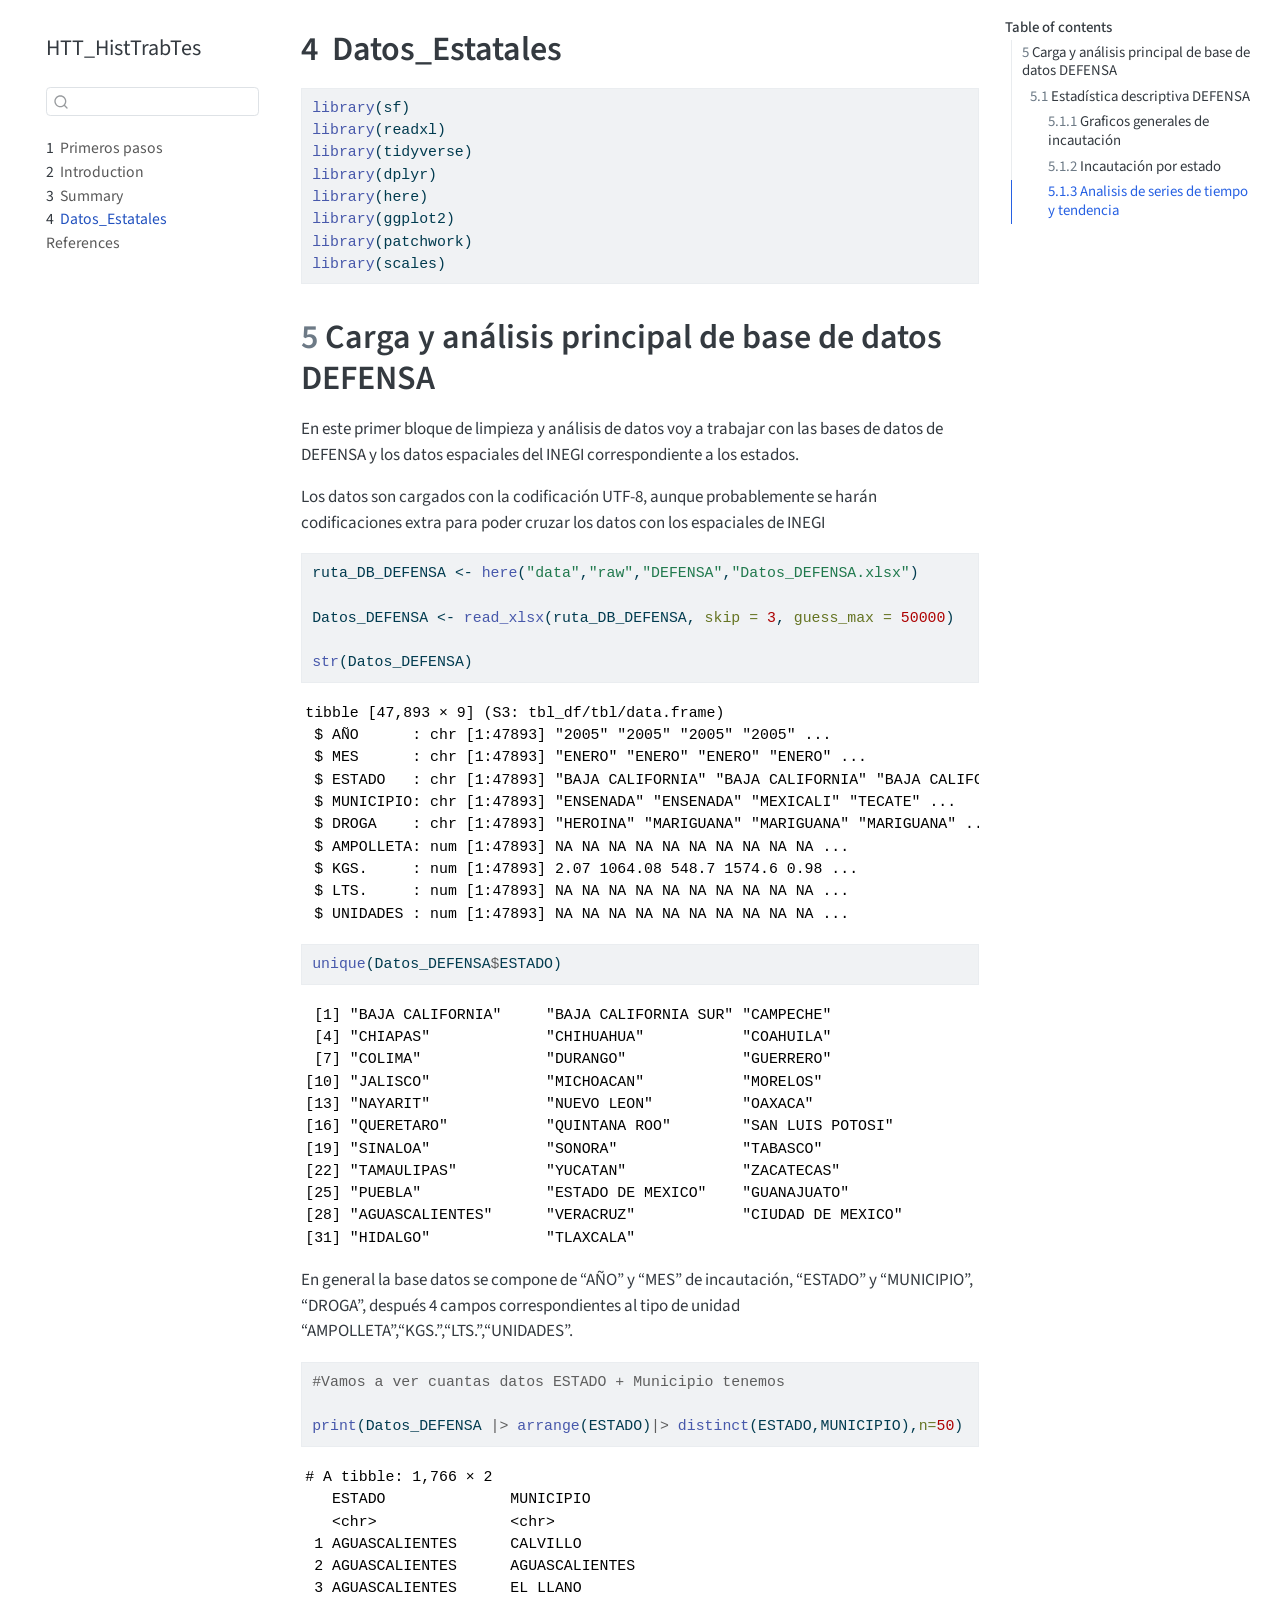
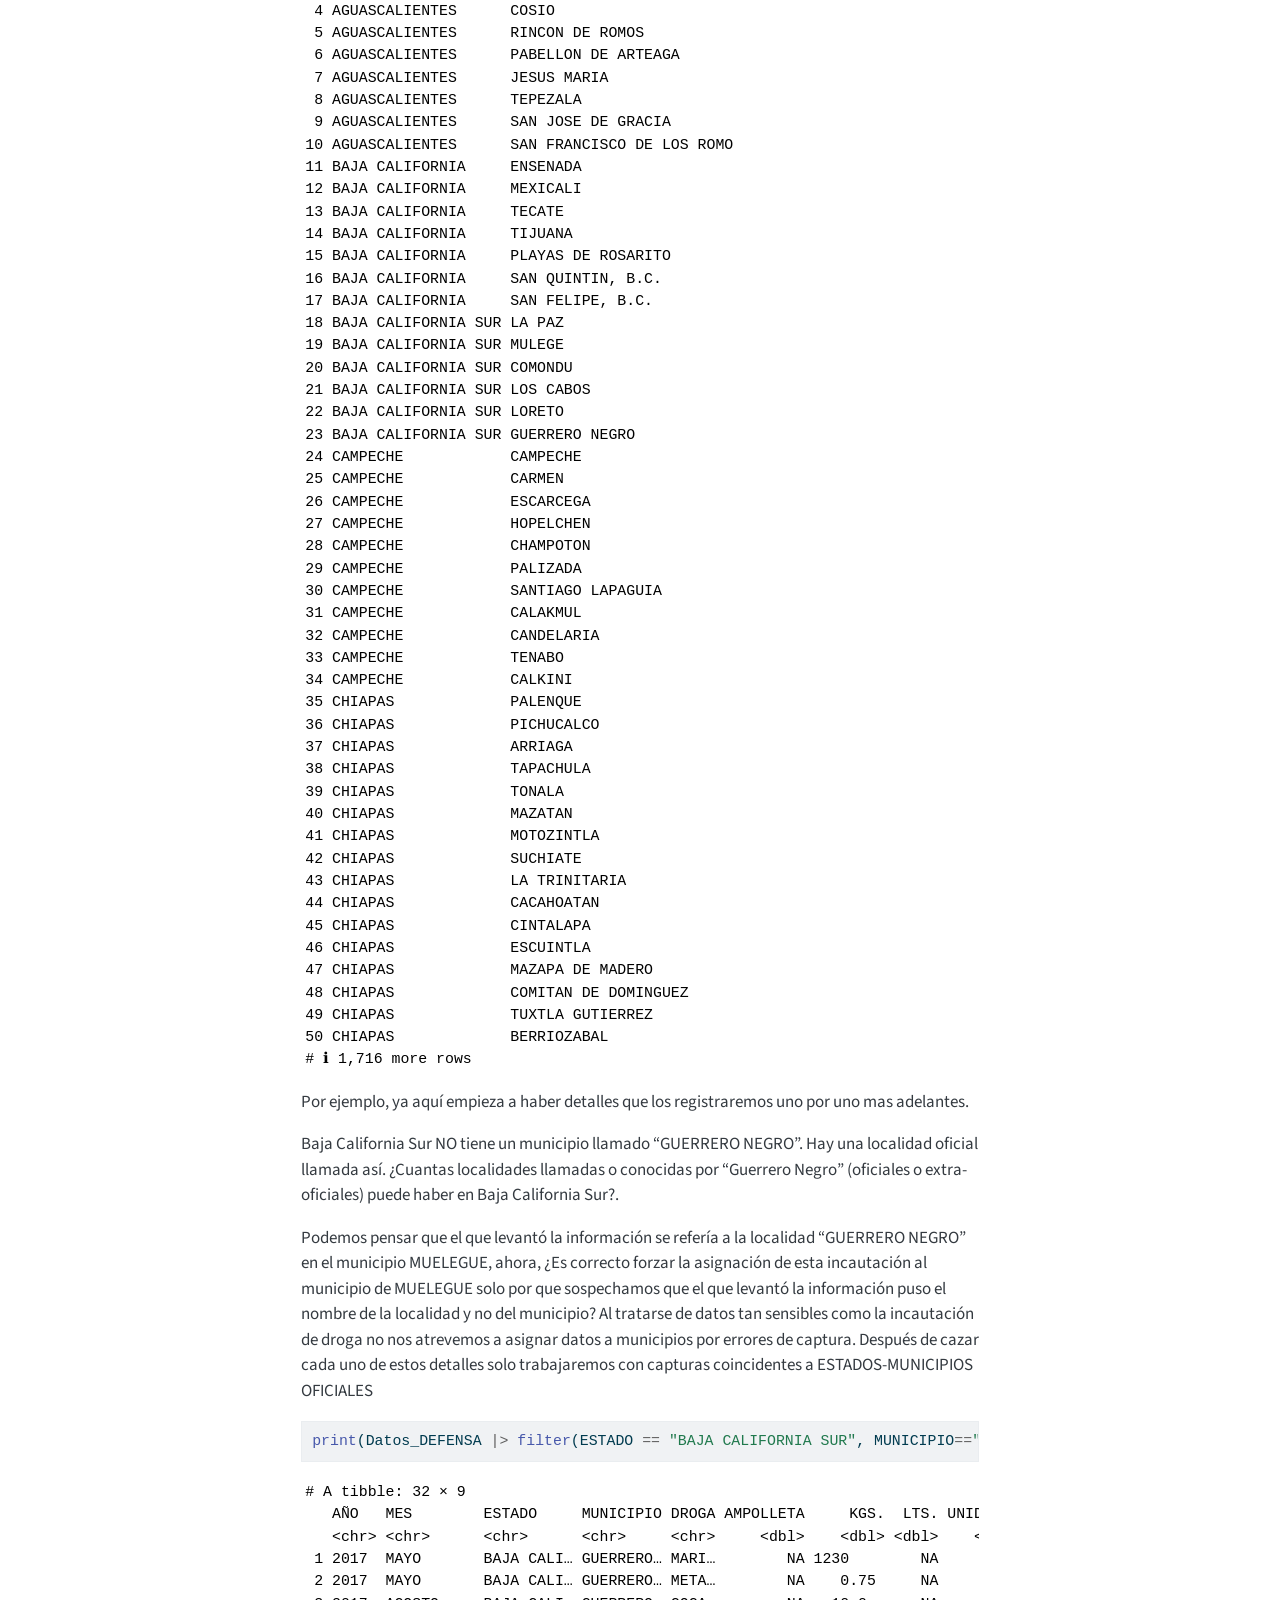
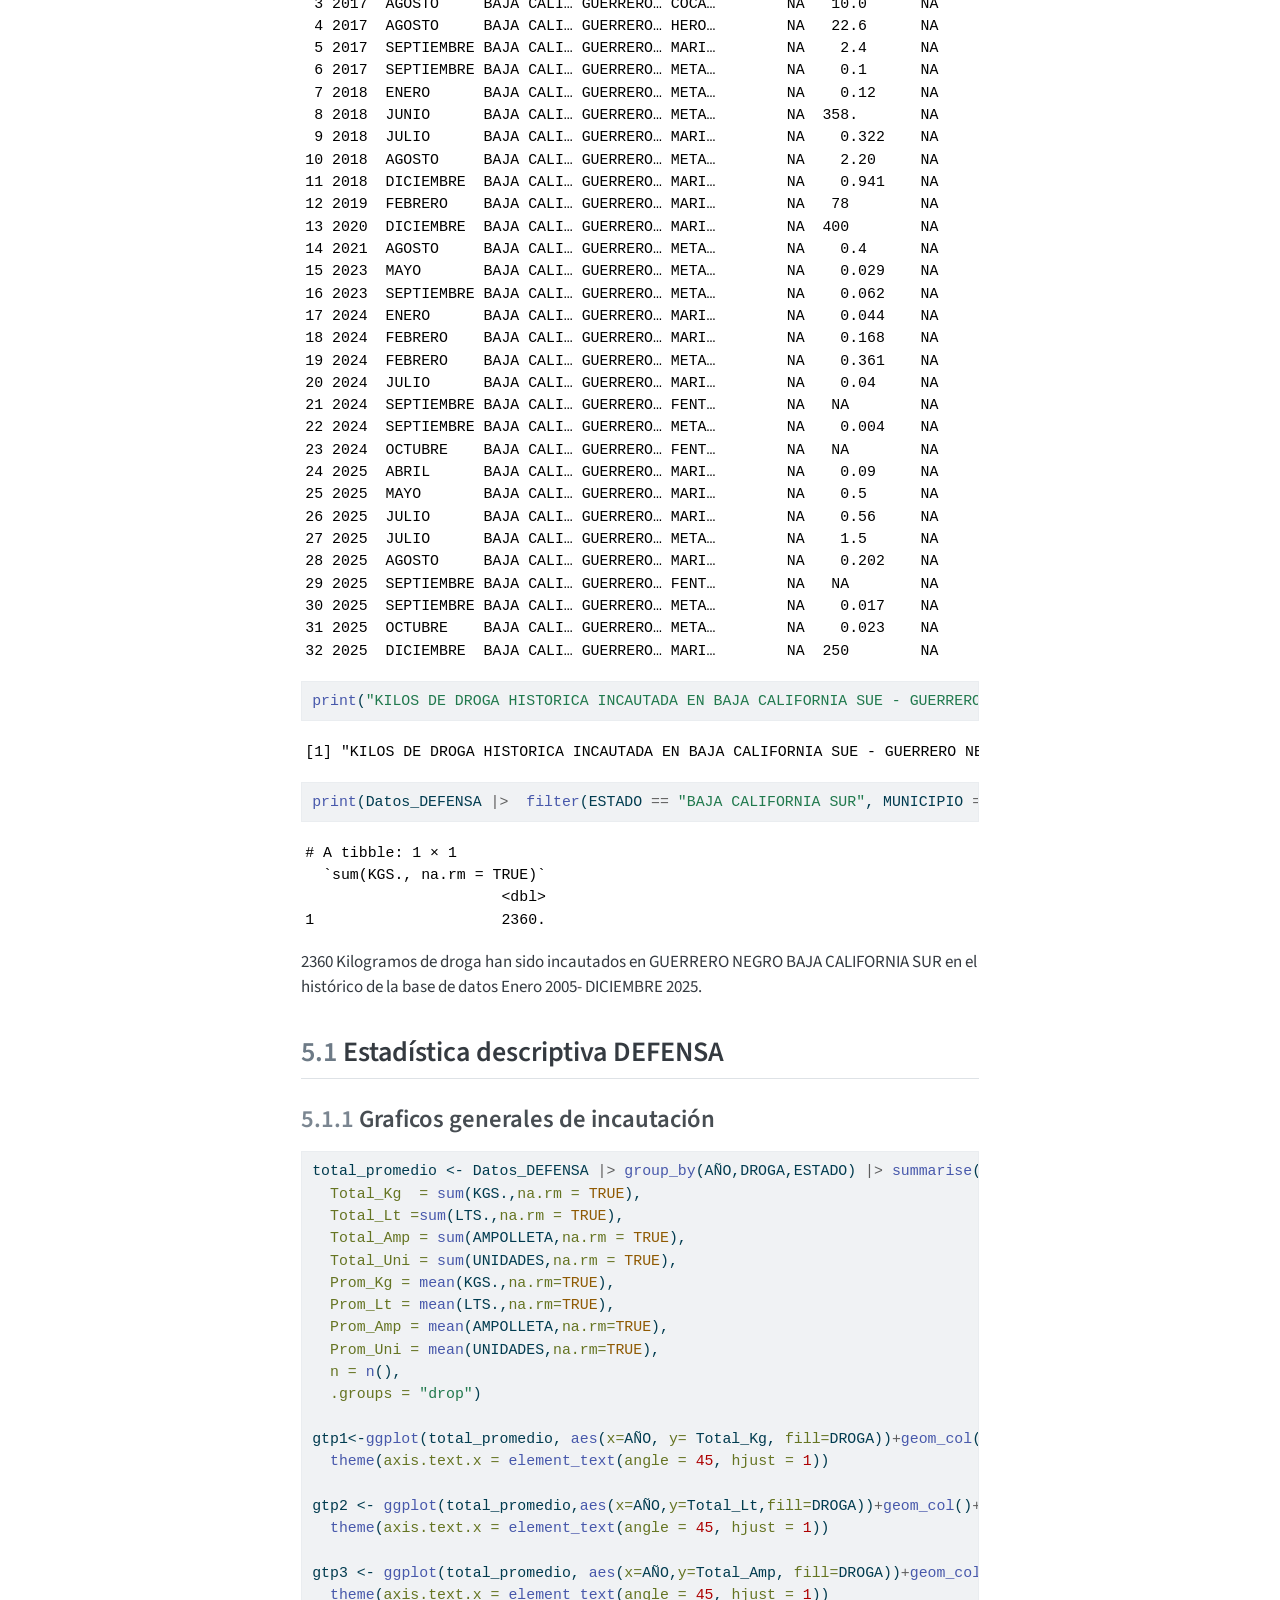
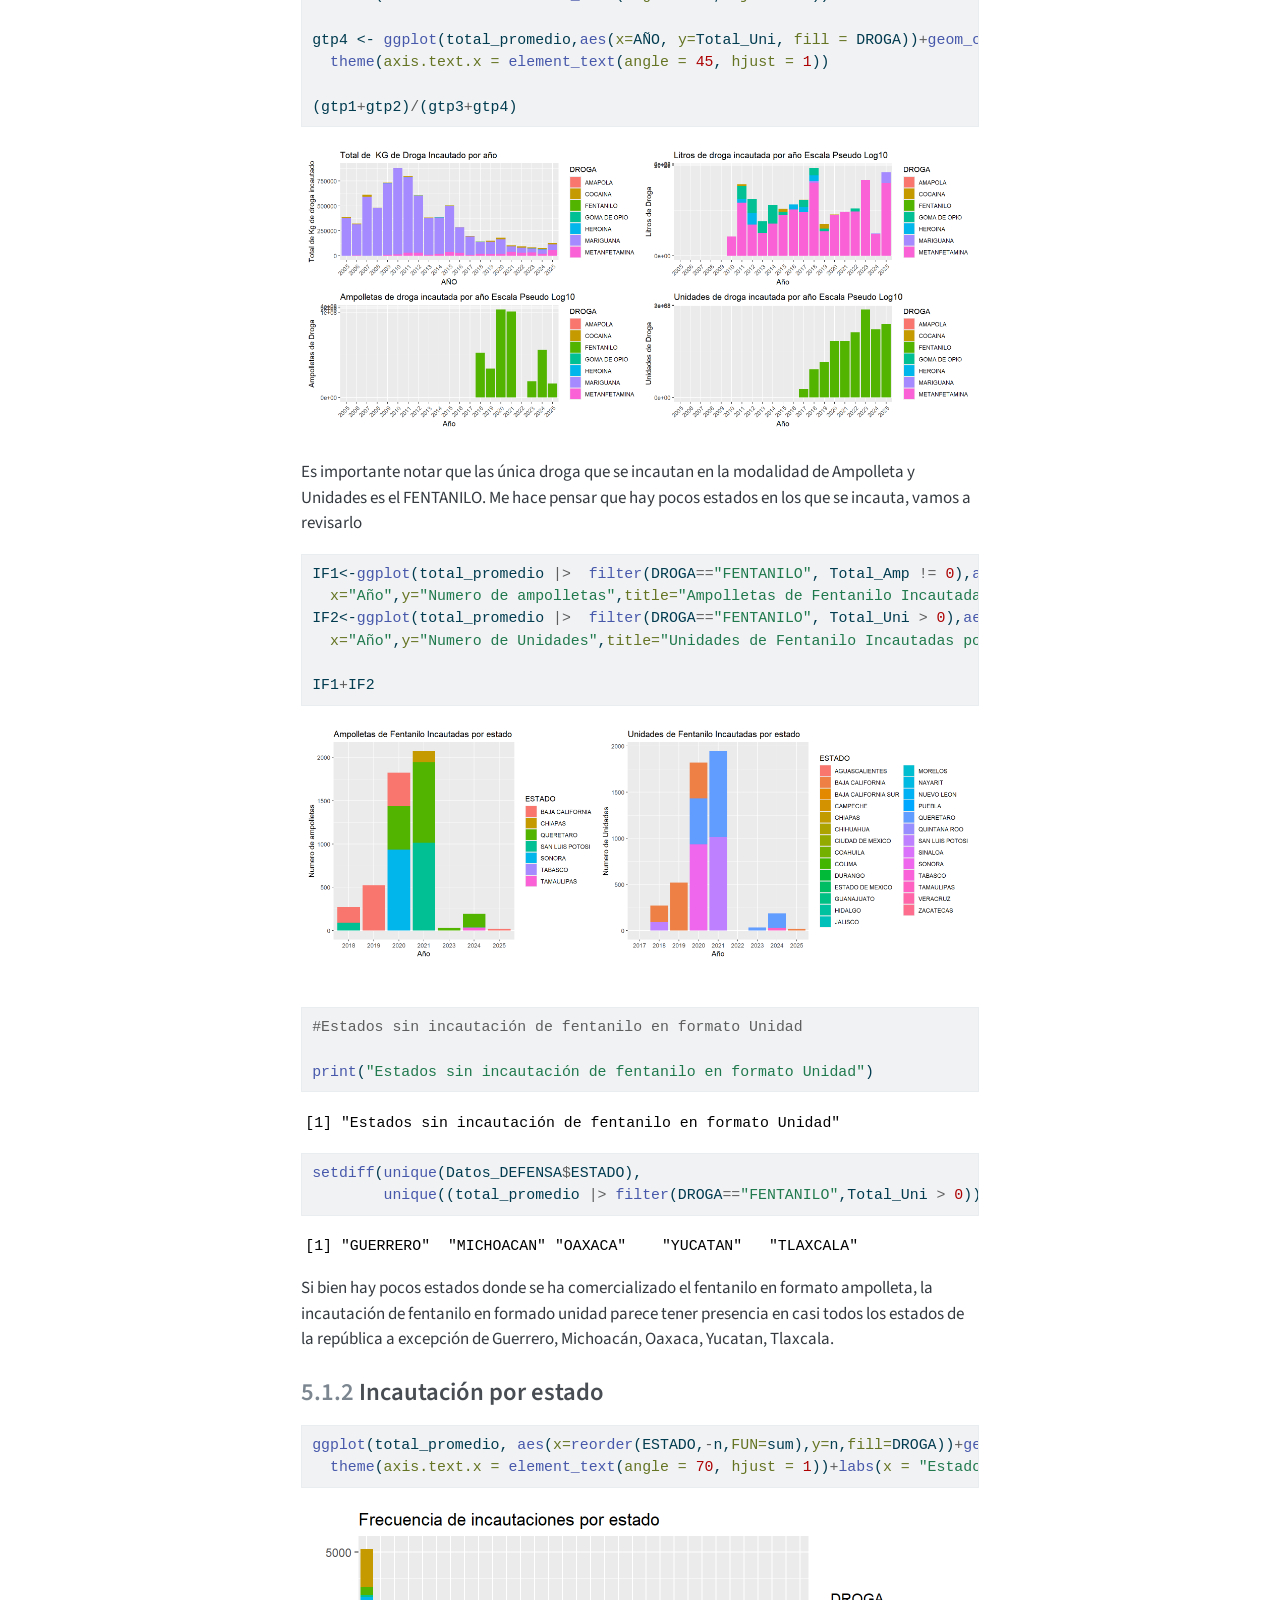
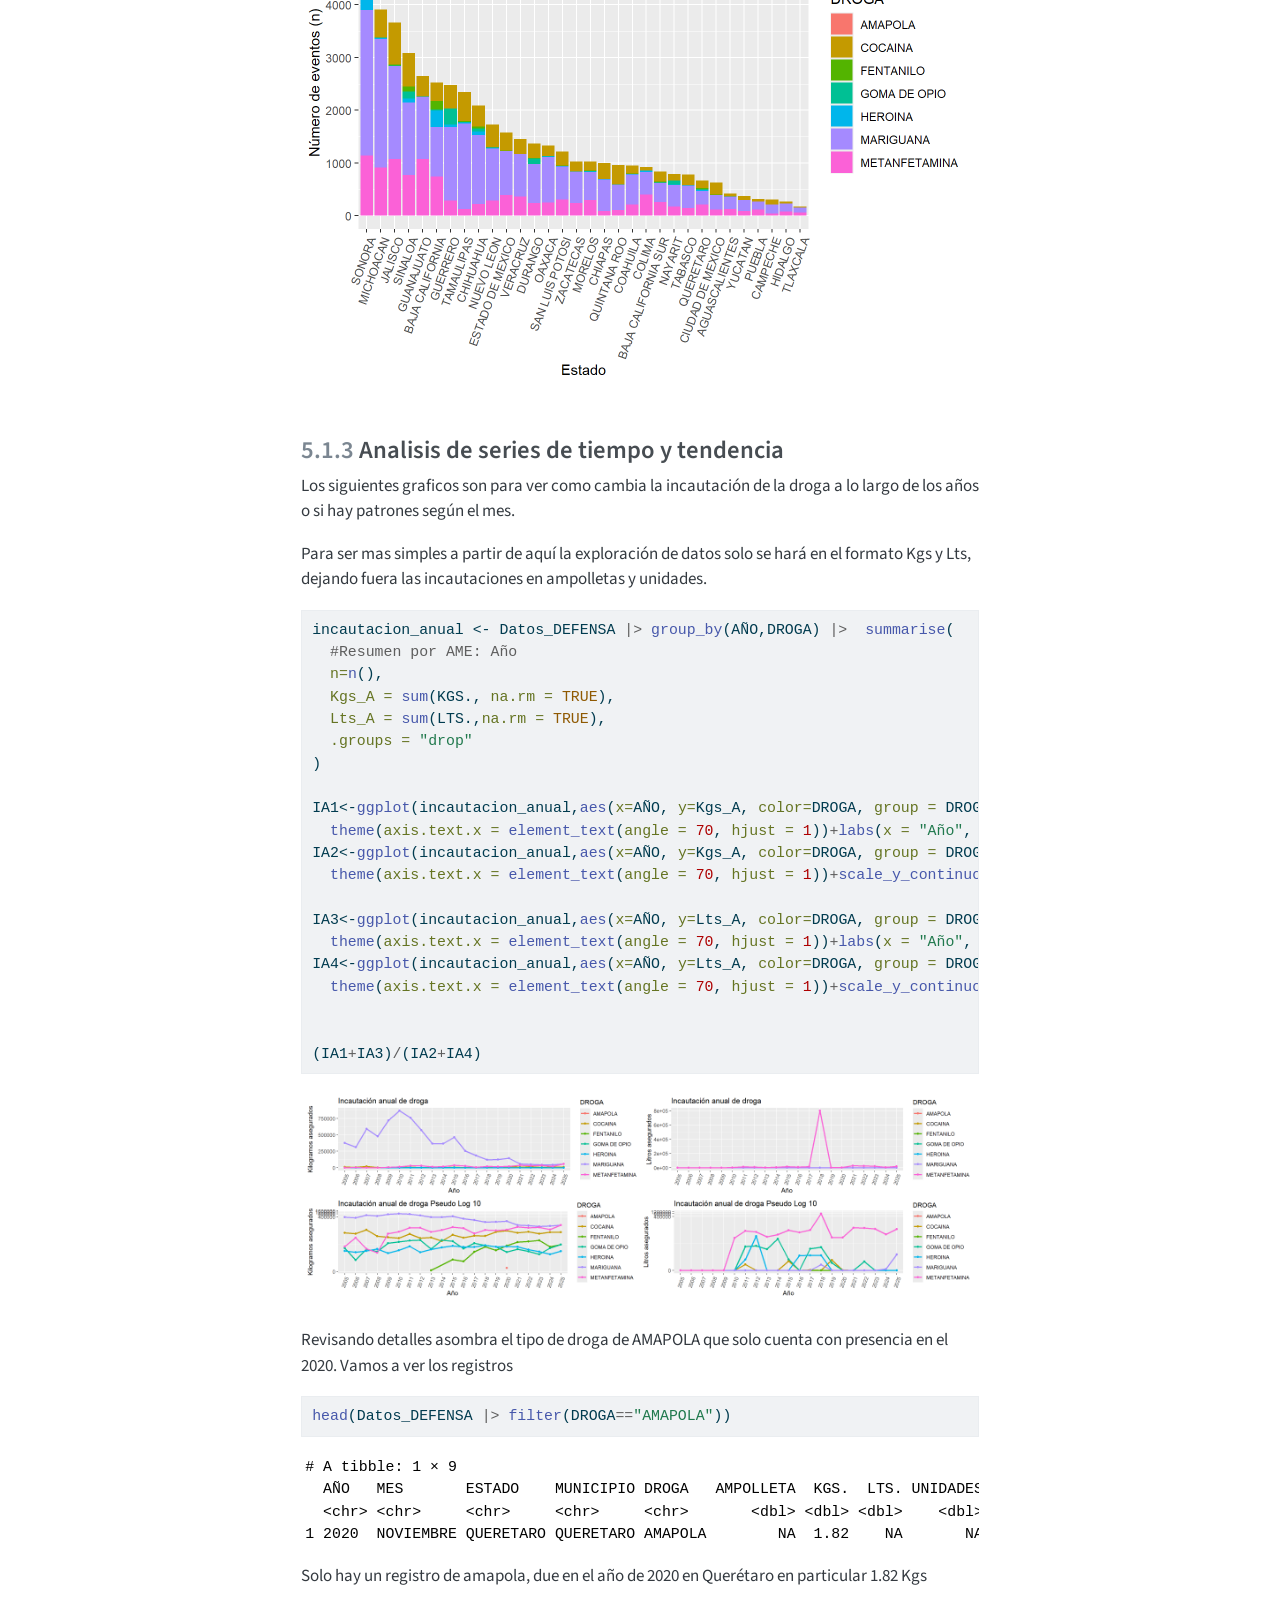
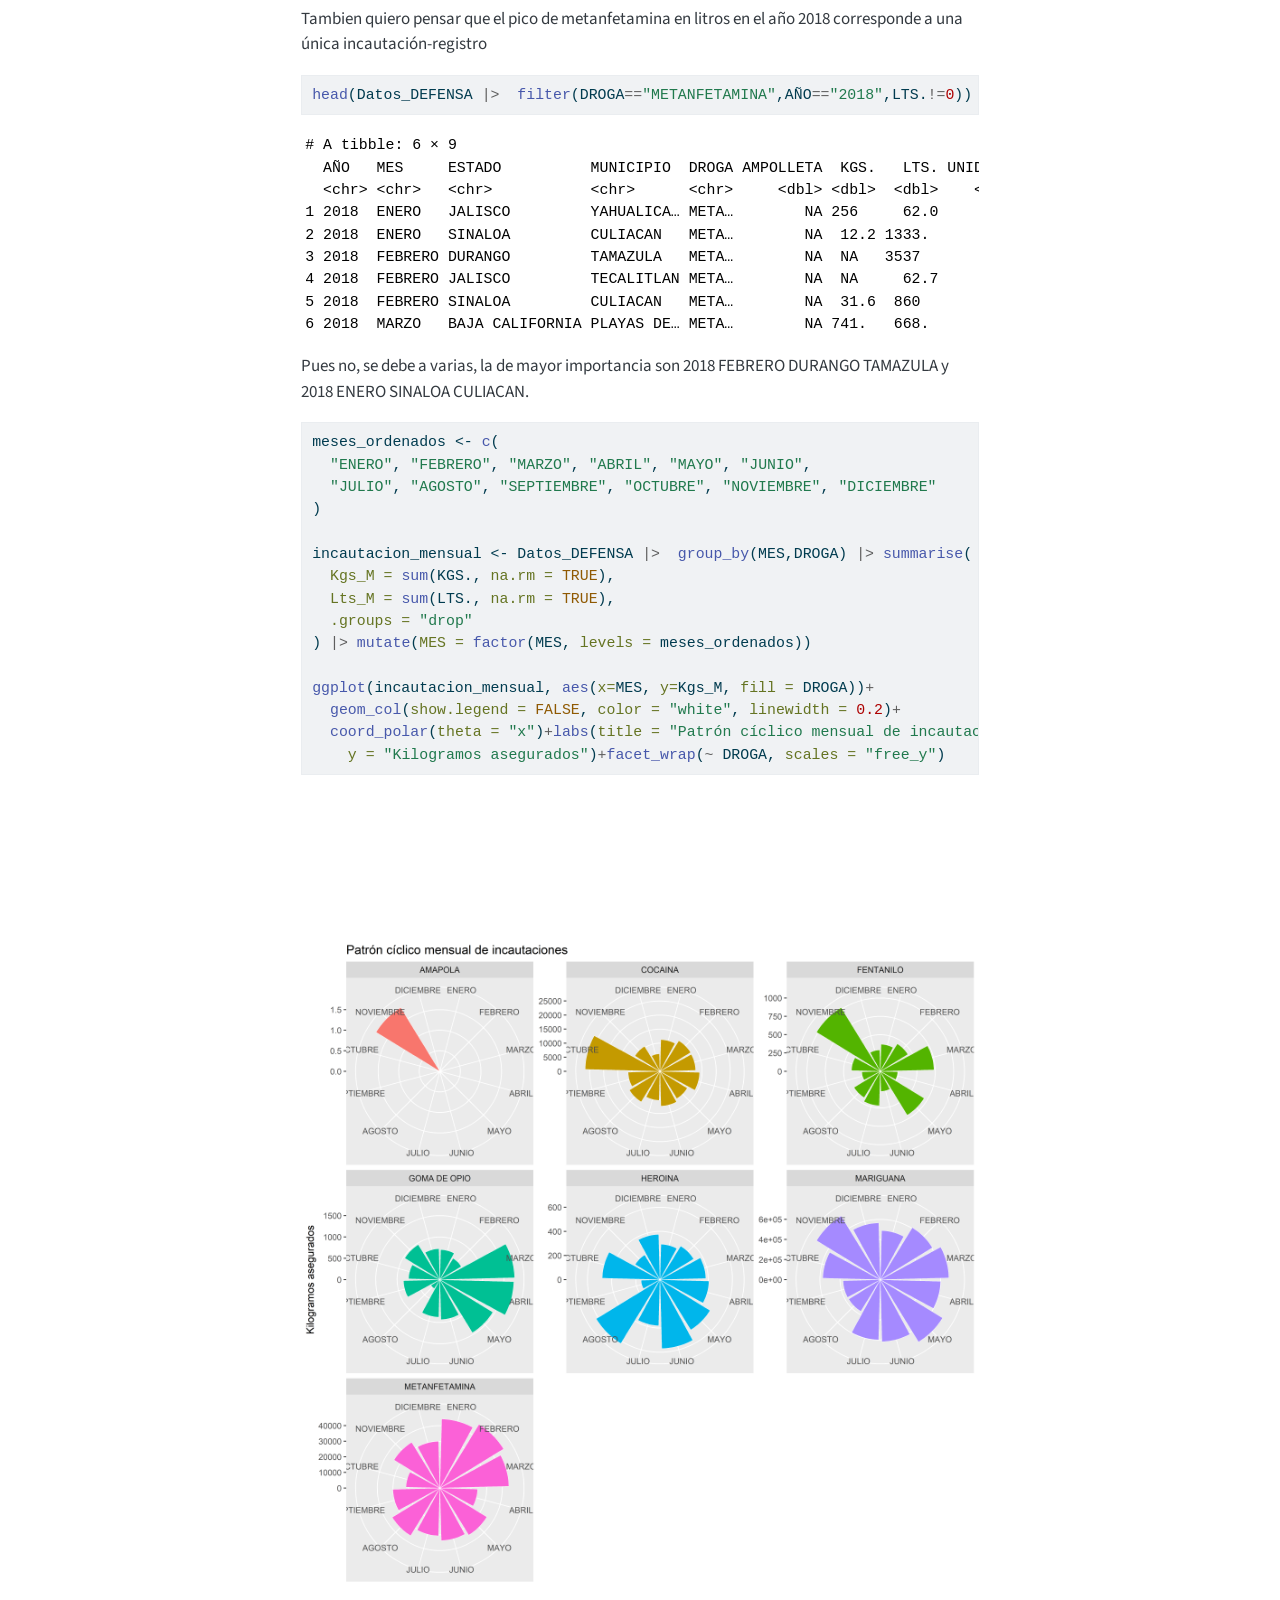
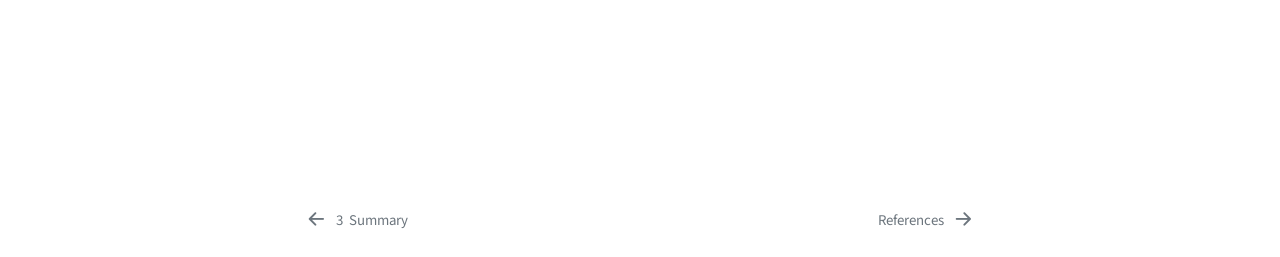
==== _book/notebooks/01_Datos.html @ b0032c82 "- Carga de datos de Incautación-DEFENSA. - Grafica de Incautaciones Generales, temporales y cacheo d" ====
<!DOCTYPE html>
<html xmlns="http://www.w3.org/1999/xhtml" lang="en" xml:lang="en"><head>

<meta charset="utf-8">
<meta name="generator" content="quarto-1.9.38">

<meta name="viewport" content="width=device-width, initial-scale=1.0, user-scalable=yes">


<title>4&nbsp; Datos_Estatales – HTT_HistTrabTes</title>
<style>
/* Default styles provided by pandoc.
** See https://pandoc.org/MANUAL.html#variables-for-html for config info.
*/
code{white-space: pre-wrap;}
span.smallcaps{font-variant: small-caps;}
div.columns{display: flex; gap: min(4vw, 1.5em);}
div.column{flex: auto; overflow-x: auto;}
div.hanging-indent{margin-left: 1.5em; text-indent: -1.5em;}
ul.task-list{list-style: none;}
ul.task-list li input[type="checkbox"] {
  width: 0.8em;
  margin: 0 0.8em 0.2em -1em; /* quarto-specific, see https://github.com/quarto-dev/quarto-cli/issues/4556 */ 
  vertical-align: middle;
}
/* CSS for syntax highlighting */
html { -webkit-text-size-adjust: 100%; }
pre > code.sourceCode { white-space: pre; position: relative; }
pre > code.sourceCode > span { display: inline-block; line-height: 1.25; }
pre > code.sourceCode > span:empty { height: 1.2em; }
.sourceCode { overflow: visible; }
code.sourceCode > span { color: inherit; text-decoration: inherit; }
div.sourceCode { margin: 1em 0; }
pre.sourceCode { margin: 0; }
@media screen {
div.sourceCode { overflow: auto; }
}
@media print {
pre > code.sourceCode { white-space: pre-wrap; }
pre > code.sourceCode > span { text-indent: -5em; padding-left: 5em; }
}
pre.numberSource code
  { counter-reset: source-line 0; }
pre.numberSource code > span
  { position: relative; left: -4em; counter-increment: source-line; }
pre.numberSource code > span > a:first-child::before
  { content: counter(source-line);
    position: relative; left: -1em; text-align: right; vertical-align: baseline;
    border: none; display: inline-block;
    -webkit-touch-callout: none; -webkit-user-select: none;
    -khtml-user-select: none; -moz-user-select: none;
    -ms-user-select: none; user-select: none;
    padding: 0 4px; width: 4em;
  }
pre.numberSource { margin-left: 3em;  padding-left: 4px; }
div.sourceCode
  {   }
@media screen {
pre > code.sourceCode > span > a:first-child::before { text-decoration: underline; }
}
</style>


<script src="../site_libs/quarto-nav/quarto-nav.js"></script>
<script src="../site_libs/quarto-nav/headroom.min.js"></script>
<script src="../site_libs/clipboard/clipboard.min.js"></script>
<script src="../site_libs/quarto-search/autocomplete.umd.js"></script>
<script src="../site_libs/quarto-search/fuse.min.js"></script>
<script src="../site_libs/quarto-search/quarto-search.js"></script>
<meta name="quarto:offset" content="../">
<link href="../references.html" rel="next">
<link href="../summary.html" rel="prev">
<script src="../site_libs/quarto-html/quarto.js" type="module"></script>
<script src="../site_libs/quarto-html/tabsets/tabsets.js" type="module"></script>
<script src="../site_libs/quarto-html/popper.min.js"></script>
<script src="../site_libs/quarto-html/tippy.umd.min.js"></script>
<script src="../site_libs/quarto-html/anchor.min.js"></script>
<link href="../site_libs/quarto-html/tippy.css" rel="stylesheet">
<link href="../site_libs/quarto-html/quarto-syntax-highlighting-15634bcf2e68342d4ad2dfa704d543f6.css" rel="stylesheet" id="quarto-text-highlighting-styles">
<script src="../site_libs/bootstrap/bootstrap.min.js"></script>
<link href="../site_libs/bootstrap/bootstrap-icons.css" rel="stylesheet">
<link href="../site_libs/bootstrap/bootstrap-9e3e5b9121e68b3f077afb32f2c64d95.min.css" rel="stylesheet" append-hash="true" id="quarto-bootstrap" data-mode="light">
<script id="quarto-search-options" type="application/json">{
  "location": "sidebar",
  "copy-button": false,
  "collapse-after": 3,
  "panel-placement": "start",
  "type": "textbox",
  "limit": 50,
  "keyboard-shortcut": [
    "f",
    "/",
    "s"
  ],
  "show-item-context": false,
  "language": {
    "search-no-results-text": "No results",
    "search-matching-documents-text": "matching documents",
    "search-copy-link-title": "Copy link to search",
    "search-hide-matches-text": "Hide additional matches",
    "search-more-match-text": "more match in this document",
    "search-more-matches-text": "more matches in this document",
    "search-clear-button-title": "Clear",
    "search-text-placeholder": "",
    "search-detached-cancel-button-title": "Cancel",
    "search-submit-button-title": "Submit",
    "search-label": "Search"
  }
}</script>


</head>

<body class="nav-sidebar floating quarto-light">

<div id="quarto-search-results"></div>
  <header id="quarto-header" class="headroom fixed-top">
  <nav class="quarto-secondary-nav">
    <div class="container-fluid d-flex">
      <button type="button" class="quarto-btn-toggle btn" data-bs-toggle="collapse" role="button" data-bs-target=".quarto-sidebar-collapse-item" aria-controls="quarto-sidebar" aria-expanded="false" aria-label="Toggle sidebar navigation" onclick="if (window.quartoToggleHeadroom) { window.quartoToggleHeadroom(); }">
        <i class="bi bi-layout-text-sidebar-reverse"></i>
      </button>
        <nav class="quarto-page-breadcrumbs" aria-label="breadcrumb"><ol class="breadcrumb"><li class="breadcrumb-item"><a href="../notebooks/01_Datos.html"><span class="chapter-number">4</span>&nbsp; <span class="chapter-title">Datos_Estatales</span></a></li></ol></nav>
        <a class="flex-grow-1" role="navigation" data-bs-toggle="collapse" data-bs-target=".quarto-sidebar-collapse-item" aria-controls="quarto-sidebar" aria-expanded="false" aria-label="Toggle sidebar navigation" onclick="if (window.quartoToggleHeadroom) { window.quartoToggleHeadroom(); }">      
        </a>
      <button type="button" class="btn quarto-search-button" aria-label="Search" onclick="window.quartoOpenSearch();">
        <i class="bi bi-search"></i>
      </button>
    </div>
  </nav>
</header>
<!-- content -->
<div id="quarto-content" class="quarto-container page-columns page-rows-contents page-layout-article">
<!-- sidebar -->
  <nav id="quarto-sidebar" class="sidebar collapse collapse-horizontal quarto-sidebar-collapse-item sidebar-navigation floating overflow-auto">
    <div class="pt-lg-2 mt-2 text-left sidebar-header">
    <div class="sidebar-title mb-0 py-0">
      <a href="../">HTT_HistTrabTes</a> 
    </div>
      </div>
        <div class="mt-2 flex-shrink-0 align-items-center">
        <div class="sidebar-search">
        <div id="quarto-search" class="" title="Search"></div>
        </div>
        </div>
    <div class="sidebar-menu-container"> 
    <ul class="list-unstyled mt-1">
        <li class="sidebar-item">
  <div class="sidebar-item-container"> 
  <a href="../index.html" class="sidebar-item-text sidebar-link">
 <span class="menu-text"><span class="chapter-number">1</span>&nbsp; <span class="chapter-title">Primeros pasos</span></span></a>
  </div>
</li>
        <li class="sidebar-item">
  <div class="sidebar-item-container"> 
  <a href="../intro.html" class="sidebar-item-text sidebar-link">
 <span class="menu-text"><span class="chapter-number">2</span>&nbsp; <span class="chapter-title">Introduction</span></span></a>
  </div>
</li>
        <li class="sidebar-item">
  <div class="sidebar-item-container"> 
  <a href="../summary.html" class="sidebar-item-text sidebar-link">
 <span class="menu-text"><span class="chapter-number">3</span>&nbsp; <span class="chapter-title">Summary</span></span></a>
  </div>
</li>
        <li class="sidebar-item">
  <div class="sidebar-item-container"> 
  <a href="../notebooks/01_Datos.html" class="sidebar-item-text sidebar-link active">
 <span class="menu-text"><span class="chapter-number">4</span>&nbsp; <span class="chapter-title">Datos_Estatales</span></span></a>
  </div>
</li>
        <li class="sidebar-item">
  <div class="sidebar-item-container"> 
  <a href="../references.html" class="sidebar-item-text sidebar-link">
 <span class="menu-text">References</span></a>
  </div>
</li>
    </ul>
    </div>
</nav>
<div id="quarto-sidebar-glass" class="quarto-sidebar-collapse-item" data-bs-toggle="collapse" data-bs-target=".quarto-sidebar-collapse-item"></div>
<!-- margin-sidebar -->
    <div id="quarto-margin-sidebar" class="sidebar margin-sidebar">
        <nav id="TOC" role="doc-toc" class="toc-active">
    <h2 id="toc-title">Table of contents</h2>
   
  <ul>
  <li><a href="#carga-y-análisis-principal-de-base-de-datos-defensa" id="toc-carga-y-análisis-principal-de-base-de-datos-defensa" class="nav-link active" data-scroll-target="#carga-y-análisis-principal-de-base-de-datos-defensa"><span class="header-section-number">5</span> Carga y análisis principal de base de datos DEFENSA</a>
  <ul class="collapse">
  <li><a href="#estadística-descriptiva-defensa" id="toc-estadística-descriptiva-defensa" class="nav-link" data-scroll-target="#estadística-descriptiva-defensa"><span class="header-section-number">5.1</span> Estadística descriptiva DEFENSA</a>
  <ul class="collapse">
  <li><a href="#graficos-generales-de-incautación" id="toc-graficos-generales-de-incautación" class="nav-link" data-scroll-target="#graficos-generales-de-incautación"><span class="header-section-number">5.1.1</span> Graficos generales de incautación</a></li>
  <li><a href="#incautación-por-estado" id="toc-incautación-por-estado" class="nav-link" data-scroll-target="#incautación-por-estado"><span class="header-section-number">5.1.2</span> Incautación por estado</a></li>
  <li><a href="#analisis-de-series-de-tiempo-y-tendencia" id="toc-analisis-de-series-de-tiempo-y-tendencia" class="nav-link" data-scroll-target="#analisis-de-series-de-tiempo-y-tendencia"><span class="header-section-number">5.1.3</span> Analisis de series de tiempo y tendencia</a></li>
  </ul></li>
  </ul></li>
  </ul>
</nav>
    </div>
<!-- main -->
<main class="content" id="quarto-document-content">

<header id="title-block-header" class="quarto-title-block default">
<div class="quarto-title">
<h1 class="title"><span class="chapter-number">4</span>&nbsp; <span class="chapter-title">Datos_Estatales</span></h1>
</div>



<div class="quarto-title-meta">

    
  
    
  </div>
  


</header>


<div class="cell">
<div class="code-copy-outer-scaffold"><div class="sourceCode cell-code" id="cb1"><pre class="sourceCode r code-with-copy"><code class="sourceCode r"><span id="cb1-1"><a href="#cb1-1" aria-hidden="true" tabindex="-1"></a><span class="fu">library</span>(sf)</span>
<span id="cb1-2"><a href="#cb1-2" aria-hidden="true" tabindex="-1"></a><span class="fu">library</span>(readxl)</span>
<span id="cb1-3"><a href="#cb1-3" aria-hidden="true" tabindex="-1"></a><span class="fu">library</span>(tidyverse)</span>
<span id="cb1-4"><a href="#cb1-4" aria-hidden="true" tabindex="-1"></a><span class="fu">library</span>(dplyr)</span>
<span id="cb1-5"><a href="#cb1-5" aria-hidden="true" tabindex="-1"></a><span class="fu">library</span>(here)</span>
<span id="cb1-6"><a href="#cb1-6" aria-hidden="true" tabindex="-1"></a><span class="fu">library</span>(ggplot2)</span>
<span id="cb1-7"><a href="#cb1-7" aria-hidden="true" tabindex="-1"></a><span class="fu">library</span>(patchwork)</span>
<span id="cb1-8"><a href="#cb1-8" aria-hidden="true" tabindex="-1"></a><span class="fu">library</span>(scales)</span></code></pre></div><button title="Copy to Clipboard" class="code-copy-button"><i class="bi"></i></button></div>
</div>
<section id="carga-y-análisis-principal-de-base-de-datos-defensa" class="level1" data-number="5">
<h1 data-number="5"><span class="header-section-number">5</span> Carga y análisis principal de base de datos DEFENSA</h1>
<p>En este primer bloque de limpieza y análisis de datos voy a trabajar con las bases de datos de DEFENSA y los datos espaciales del INEGI correspondiente a los estados.</p>
<p>Los datos son cargados con la codificación UTF-8, aunque probablemente se harán codificaciones extra para poder cruzar los datos con los espaciales de INEGI</p>
<div class="cell">
<div class="code-copy-outer-scaffold"><div class="sourceCode cell-code" id="cb2"><pre class="sourceCode r code-with-copy"><code class="sourceCode r"><span id="cb2-1"><a href="#cb2-1" aria-hidden="true" tabindex="-1"></a>ruta_DB_DEFENSA <span class="ot">&lt;-</span> <span class="fu">here</span>(<span class="st">"data"</span>,<span class="st">"raw"</span>,<span class="st">"DEFENSA"</span>,<span class="st">"Datos_DEFENSA.xlsx"</span>)</span>
<span id="cb2-2"><a href="#cb2-2" aria-hidden="true" tabindex="-1"></a></span>
<span id="cb2-3"><a href="#cb2-3" aria-hidden="true" tabindex="-1"></a>Datos_DEFENSA <span class="ot">&lt;-</span> <span class="fu">read_xlsx</span>(ruta_DB_DEFENSA, <span class="at">skip =</span> <span class="dv">3</span>, <span class="at">guess_max =</span> <span class="dv">50000</span>)</span>
<span id="cb2-4"><a href="#cb2-4" aria-hidden="true" tabindex="-1"></a></span>
<span id="cb2-5"><a href="#cb2-5" aria-hidden="true" tabindex="-1"></a><span class="fu">str</span>(Datos_DEFENSA)</span></code></pre></div><button title="Copy to Clipboard" class="code-copy-button"><i class="bi"></i></button></div>
<div class="cell-output cell-output-stdout">
<pre><code>tibble [47,893 × 9] (S3: tbl_df/tbl/data.frame)
 $ AÑO      : chr [1:47893] "2005" "2005" "2005" "2005" ...
 $ MES      : chr [1:47893] "ENERO" "ENERO" "ENERO" "ENERO" ...
 $ ESTADO   : chr [1:47893] "BAJA CALIFORNIA" "BAJA CALIFORNIA" "BAJA CALIFORNIA" "BAJA CALIFORNIA" ...
 $ MUNICIPIO: chr [1:47893] "ENSENADA" "ENSENADA" "MEXICALI" "TECATE" ...
 $ DROGA    : chr [1:47893] "HEROINA" "MARIGUANA" "MARIGUANA" "MARIGUANA" ...
 $ AMPOLLETA: num [1:47893] NA NA NA NA NA NA NA NA NA NA ...
 $ KGS.     : num [1:47893] 2.07 1064.08 548.7 1574.6 0.98 ...
 $ LTS.     : num [1:47893] NA NA NA NA NA NA NA NA NA NA ...
 $ UNIDADES : num [1:47893] NA NA NA NA NA NA NA NA NA NA ...</code></pre>
</div>
<div class="code-copy-outer-scaffold"><div class="sourceCode cell-code" id="cb4"><pre class="sourceCode r code-with-copy"><code class="sourceCode r"><span id="cb4-1"><a href="#cb4-1" aria-hidden="true" tabindex="-1"></a><span class="fu">unique</span>(Datos_DEFENSA<span class="sc">$</span>ESTADO)</span></code></pre></div><button title="Copy to Clipboard" class="code-copy-button"><i class="bi"></i></button></div>
<div class="cell-output cell-output-stdout">
<pre><code> [1] "BAJA CALIFORNIA"     "BAJA CALIFORNIA SUR" "CAMPECHE"           
 [4] "CHIAPAS"             "CHIHUAHUA"           "COAHUILA"           
 [7] "COLIMA"              "DURANGO"             "GUERRERO"           
[10] "JALISCO"             "MICHOACAN"           "MORELOS"            
[13] "NAYARIT"             "NUEVO LEON"          "OAXACA"             
[16] "QUERETARO"           "QUINTANA ROO"        "SAN LUIS POTOSI"    
[19] "SINALOA"             "SONORA"              "TABASCO"            
[22] "TAMAULIPAS"          "YUCATAN"             "ZACATECAS"          
[25] "PUEBLA"              "ESTADO DE MEXICO"    "GUANAJUATO"         
[28] "AGUASCALIENTES"      "VERACRUZ"            "CIUDAD DE MEXICO"   
[31] "HIDALGO"             "TLAXCALA"           </code></pre>
</div>
</div>
<p>En general la base datos se compone de “AÑO” y “MES” de incautación, “ESTADO” y “MUNICIPIO”, “DROGA”, después 4 campos correspondientes al tipo de unidad “AMPOLLETA”,“KGS.”,“LTS.”,“UNIDADES”.</p>
<div class="cell">
<div class="code-copy-outer-scaffold"><div class="sourceCode cell-code" id="cb6"><pre class="sourceCode r code-with-copy"><code class="sourceCode r"><span id="cb6-1"><a href="#cb6-1" aria-hidden="true" tabindex="-1"></a><span class="co">#Vamos a ver cuantas datos ESTADO + Municipio tenemos</span></span>
<span id="cb6-2"><a href="#cb6-2" aria-hidden="true" tabindex="-1"></a></span>
<span id="cb6-3"><a href="#cb6-3" aria-hidden="true" tabindex="-1"></a><span class="fu">print</span>(Datos_DEFENSA <span class="sc">|&gt;</span> <span class="fu">arrange</span>(ESTADO)<span class="sc">|&gt;</span> <span class="fu">distinct</span>(ESTADO,MUNICIPIO),<span class="at">n=</span><span class="dv">50</span>)</span></code></pre></div><button title="Copy to Clipboard" class="code-copy-button"><i class="bi"></i></button></div>
<div class="cell-output cell-output-stdout">
<pre><code># A tibble: 1,766 × 2
   ESTADO              MUNICIPIO                
   &lt;chr&gt;               &lt;chr&gt;                    
 1 AGUASCALIENTES      CALVILLO                 
 2 AGUASCALIENTES      AGUASCALIENTES           
 3 AGUASCALIENTES      EL LLANO                 
 4 AGUASCALIENTES      COSIO                    
 5 AGUASCALIENTES      RINCON DE ROMOS          
 6 AGUASCALIENTES      PABELLON DE ARTEAGA      
 7 AGUASCALIENTES      JESUS MARIA              
 8 AGUASCALIENTES      TEPEZALA                 
 9 AGUASCALIENTES      SAN JOSE DE GRACIA       
10 AGUASCALIENTES      SAN FRANCISCO DE LOS ROMO
11 BAJA CALIFORNIA     ENSENADA                 
12 BAJA CALIFORNIA     MEXICALI                 
13 BAJA CALIFORNIA     TECATE                   
14 BAJA CALIFORNIA     TIJUANA                  
15 BAJA CALIFORNIA     PLAYAS DE ROSARITO       
16 BAJA CALIFORNIA     SAN QUINTIN, B.C.        
17 BAJA CALIFORNIA     SAN FELIPE, B.C.         
18 BAJA CALIFORNIA SUR LA PAZ                   
19 BAJA CALIFORNIA SUR MULEGE                   
20 BAJA CALIFORNIA SUR COMONDU                  
21 BAJA CALIFORNIA SUR LOS CABOS                
22 BAJA CALIFORNIA SUR LORETO                   
23 BAJA CALIFORNIA SUR GUERRERO NEGRO           
24 CAMPECHE            CAMPECHE                 
25 CAMPECHE            CARMEN                   
26 CAMPECHE            ESCARCEGA                
27 CAMPECHE            HOPELCHEN                
28 CAMPECHE            CHAMPOTON                
29 CAMPECHE            PALIZADA                 
30 CAMPECHE            SANTIAGO LAPAGUIA        
31 CAMPECHE            CALAKMUL                 
32 CAMPECHE            CANDELARIA               
33 CAMPECHE            TENABO                   
34 CAMPECHE            CALKINI                  
35 CHIAPAS             PALENQUE                 
36 CHIAPAS             PICHUCALCO               
37 CHIAPAS             ARRIAGA                  
38 CHIAPAS             TAPACHULA                
39 CHIAPAS             TONALA                   
40 CHIAPAS             MAZATAN                  
41 CHIAPAS             MOTOZINTLA               
42 CHIAPAS             SUCHIATE                 
43 CHIAPAS             LA TRINITARIA            
44 CHIAPAS             CACAHOATAN               
45 CHIAPAS             CINTALAPA                
46 CHIAPAS             ESCUINTLA                
47 CHIAPAS             MAZAPA DE MADERO         
48 CHIAPAS             COMITAN DE DOMINGUEZ     
49 CHIAPAS             TUXTLA GUTIERREZ         
50 CHIAPAS             BERRIOZABAL              
# ℹ 1,716 more rows</code></pre>
</div>
</div>
<p>Por ejemplo, ya aquí empieza a haber detalles que los registraremos uno por uno mas adelantes.</p>
<p>Baja California Sur NO tiene un municipio llamado “GUERRERO NEGRO”. Hay una localidad oficial llamada así. ¿Cuantas localidades llamadas o conocidas por “Guerrero Negro” (oficiales o extra-oficiales) puede haber en Baja California Sur?.</p>
<p>Podemos pensar que el que levantó la información se refería a la localidad “GUERRERO NEGRO” en el municipio MUELEGUE, ahora, ¿Es correcto forzar la asignación de esta incautación al municipio de MUELEGUE solo por que sospechamos que el que levantó la información puso el nombre de la localidad y no del municipio? Al tratarse de datos tan sensibles como la incautación de droga no nos atrevemos a asignar datos a municipios por errores de captura. Después de cazar cada uno de estos detalles solo trabajaremos con capturas coincidentes a ESTADOS-MUNICIPIOS OFICIALES</p>
<div class="cell">
<div class="code-copy-outer-scaffold"><div class="sourceCode cell-code" id="cb8"><pre class="sourceCode r code-with-copy"><code class="sourceCode r"><span id="cb8-1"><a href="#cb8-1" aria-hidden="true" tabindex="-1"></a><span class="fu">print</span>(Datos_DEFENSA <span class="sc">|&gt;</span> <span class="fu">filter</span>(ESTADO <span class="sc">==</span> <span class="st">"BAJA CALIFORNIA SUR"</span>, MUNICIPIO<span class="sc">==</span><span class="st">"GUERRERO NEGRO"</span>), <span class="at">n=</span><span class="dv">100</span>)</span></code></pre></div><button title="Copy to Clipboard" class="code-copy-button"><i class="bi"></i></button></div>
<div class="cell-output cell-output-stdout">
<pre><code># A tibble: 32 × 9
   AÑO   MES        ESTADO     MUNICIPIO DROGA AMPOLLETA     KGS.  LTS. UNIDADES
   &lt;chr&gt; &lt;chr&gt;      &lt;chr&gt;      &lt;chr&gt;     &lt;chr&gt;     &lt;dbl&gt;    &lt;dbl&gt; &lt;dbl&gt;    &lt;dbl&gt;
 1 2017  MAYO       BAJA CALI… GUERRERO… MARI…        NA 1230        NA       NA
 2 2017  MAYO       BAJA CALI… GUERRERO… META…        NA    0.75     NA       NA
 3 2017  AGOSTO     BAJA CALI… GUERRERO… COCA…        NA   10.0      NA       NA
 4 2017  AGOSTO     BAJA CALI… GUERRERO… HERO…        NA   22.6      NA       NA
 5 2017  SEPTIEMBRE BAJA CALI… GUERRERO… MARI…        NA    2.4      NA       NA
 6 2017  SEPTIEMBRE BAJA CALI… GUERRERO… META…        NA    0.1      NA       NA
 7 2018  ENERO      BAJA CALI… GUERRERO… META…        NA    0.12     NA       NA
 8 2018  JUNIO      BAJA CALI… GUERRERO… META…        NA  358.       NA       NA
 9 2018  JULIO      BAJA CALI… GUERRERO… MARI…        NA    0.322    NA       NA
10 2018  AGOSTO     BAJA CALI… GUERRERO… META…        NA    2.20     NA       NA
11 2018  DICIEMBRE  BAJA CALI… GUERRERO… MARI…        NA    0.941    NA       NA
12 2019  FEBRERO    BAJA CALI… GUERRERO… MARI…        NA   78        NA       NA
13 2020  DICIEMBRE  BAJA CALI… GUERRERO… MARI…        NA  400        NA       NA
14 2021  AGOSTO     BAJA CALI… GUERRERO… META…        NA    0.4      NA       NA
15 2023  MAYO       BAJA CALI… GUERRERO… META…        NA    0.029    NA       NA
16 2023  SEPTIEMBRE BAJA CALI… GUERRERO… META…        NA    0.062    NA       NA
17 2024  ENERO      BAJA CALI… GUERRERO… MARI…        NA    0.044    NA       NA
18 2024  FEBRERO    BAJA CALI… GUERRERO… MARI…        NA    0.168    NA       NA
19 2024  FEBRERO    BAJA CALI… GUERRERO… META…        NA    0.361    NA       NA
20 2024  JULIO      BAJA CALI… GUERRERO… MARI…        NA    0.04     NA       NA
21 2024  SEPTIEMBRE BAJA CALI… GUERRERO… FENT…        NA   NA        NA       50
22 2024  SEPTIEMBRE BAJA CALI… GUERRERO… META…        NA    0.004    NA       NA
23 2024  OCTUBRE    BAJA CALI… GUERRERO… FENT…        NA   NA        NA      100
24 2025  ABRIL      BAJA CALI… GUERRERO… MARI…        NA    0.09     NA       NA
25 2025  MAYO       BAJA CALI… GUERRERO… MARI…        NA    0.5      NA       NA
26 2025  JULIO      BAJA CALI… GUERRERO… MARI…        NA    0.56     NA       NA
27 2025  JULIO      BAJA CALI… GUERRERO… META…        NA    1.5      NA       NA
28 2025  AGOSTO     BAJA CALI… GUERRERO… MARI…        NA    0.202    NA       NA
29 2025  SEPTIEMBRE BAJA CALI… GUERRERO… FENT…        NA   NA        NA      255
30 2025  SEPTIEMBRE BAJA CALI… GUERRERO… META…        NA    0.017    NA       NA
31 2025  OCTUBRE    BAJA CALI… GUERRERO… META…        NA    0.023    NA       NA
32 2025  DICIEMBRE  BAJA CALI… GUERRERO… MARI…        NA  250        NA       NA</code></pre>
</div>
<div class="code-copy-outer-scaffold"><div class="sourceCode cell-code" id="cb10"><pre class="sourceCode r code-with-copy"><code class="sourceCode r"><span id="cb10-1"><a href="#cb10-1" aria-hidden="true" tabindex="-1"></a><span class="fu">print</span>(<span class="st">"KILOS DE DROGA HISTORICA INCAUTADA EN BAJA CALIFORNIA SUE - GUERRERO NEGRO"</span>)</span></code></pre></div><button title="Copy to Clipboard" class="code-copy-button"><i class="bi"></i></button></div>
<div class="cell-output cell-output-stdout">
<pre><code>[1] "KILOS DE DROGA HISTORICA INCAUTADA EN BAJA CALIFORNIA SUE - GUERRERO NEGRO"</code></pre>
</div>
<div class="code-copy-outer-scaffold"><div class="sourceCode cell-code" id="cb12"><pre class="sourceCode r code-with-copy"><code class="sourceCode r"><span id="cb12-1"><a href="#cb12-1" aria-hidden="true" tabindex="-1"></a><span class="fu">print</span>(Datos_DEFENSA <span class="sc">|&gt;</span>  <span class="fu">filter</span>(ESTADO <span class="sc">==</span> <span class="st">"BAJA CALIFORNIA SUR"</span>, MUNICIPIO <span class="sc">==</span> <span class="st">"GUERRERO NEGRO"</span>) <span class="sc">|&gt;</span> <span class="fu">summarise</span>(<span class="fu">sum</span>(KGS., <span class="at">na.rm =</span> <span class="cn">TRUE</span>)))</span></code></pre></div><button title="Copy to Clipboard" class="code-copy-button"><i class="bi"></i></button></div>
<div class="cell-output cell-output-stdout">
<pre><code># A tibble: 1 × 1
  `sum(KGS., na.rm = TRUE)`
                      &lt;dbl&gt;
1                     2360.</code></pre>
</div>
</div>
<p>2360 Kilogramos de droga han sido incautados en GUERRERO NEGRO BAJA CALIFORNIA SUR en el histórico de la base de datos Enero 2005- DICIEMBRE 2025.</p>
<section id="estadística-descriptiva-defensa" class="level2" data-number="5.1">
<h2 data-number="5.1" class="anchored" data-anchor-id="estadística-descriptiva-defensa"><span class="header-section-number">5.1</span> Estadística descriptiva DEFENSA</h2>
<section id="graficos-generales-de-incautación" class="level3" data-number="5.1.1">
<h3 data-number="5.1.1" class="anchored" data-anchor-id="graficos-generales-de-incautación"><span class="header-section-number">5.1.1</span> Graficos generales de incautación</h3>
<div class="cell">
<div class="code-copy-outer-scaffold"><div class="sourceCode cell-code" id="cb14"><pre class="sourceCode r code-with-copy"><code class="sourceCode r"><span id="cb14-1"><a href="#cb14-1" aria-hidden="true" tabindex="-1"></a>total_promedio <span class="ot">&lt;-</span> Datos_DEFENSA <span class="sc">|&gt;</span> <span class="fu">group_by</span>(AÑO,DROGA,ESTADO) <span class="sc">|&gt;</span> <span class="fu">summarise</span>(</span>
<span id="cb14-2"><a href="#cb14-2" aria-hidden="true" tabindex="-1"></a>  <span class="at">Total_Kg  =</span> <span class="fu">sum</span>(KGS.,<span class="at">na.rm =</span> <span class="cn">TRUE</span>), </span>
<span id="cb14-3"><a href="#cb14-3" aria-hidden="true" tabindex="-1"></a>  <span class="at">Total_Lt =</span><span class="fu">sum</span>(LTS.,<span class="at">na.rm =</span> <span class="cn">TRUE</span>), </span>
<span id="cb14-4"><a href="#cb14-4" aria-hidden="true" tabindex="-1"></a>  <span class="at">Total_Amp =</span> <span class="fu">sum</span>(AMPOLLETA,<span class="at">na.rm =</span> <span class="cn">TRUE</span>), </span>
<span id="cb14-5"><a href="#cb14-5" aria-hidden="true" tabindex="-1"></a>  <span class="at">Total_Uni =</span> <span class="fu">sum</span>(UNIDADES,<span class="at">na.rm =</span> <span class="cn">TRUE</span>), </span>
<span id="cb14-6"><a href="#cb14-6" aria-hidden="true" tabindex="-1"></a>  <span class="at">Prom_Kg =</span> <span class="fu">mean</span>(KGS.,<span class="at">na.rm=</span><span class="cn">TRUE</span>),</span>
<span id="cb14-7"><a href="#cb14-7" aria-hidden="true" tabindex="-1"></a>  <span class="at">Prom_Lt =</span> <span class="fu">mean</span>(LTS.,<span class="at">na.rm=</span><span class="cn">TRUE</span>),</span>
<span id="cb14-8"><a href="#cb14-8" aria-hidden="true" tabindex="-1"></a>  <span class="at">Prom_Amp =</span> <span class="fu">mean</span>(AMPOLLETA,<span class="at">na.rm=</span><span class="cn">TRUE</span>),</span>
<span id="cb14-9"><a href="#cb14-9" aria-hidden="true" tabindex="-1"></a>  <span class="at">Prom_Uni =</span> <span class="fu">mean</span>(UNIDADES,<span class="at">na.rm=</span><span class="cn">TRUE</span>),</span>
<span id="cb14-10"><a href="#cb14-10" aria-hidden="true" tabindex="-1"></a>  <span class="at">n =</span> <span class="fu">n</span>(),</span>
<span id="cb14-11"><a href="#cb14-11" aria-hidden="true" tabindex="-1"></a>  <span class="at">.groups =</span> <span class="st">"drop"</span>)</span>
<span id="cb14-12"><a href="#cb14-12" aria-hidden="true" tabindex="-1"></a></span>
<span id="cb14-13"><a href="#cb14-13" aria-hidden="true" tabindex="-1"></a>gtp1<span class="ot">&lt;-</span><span class="fu">ggplot</span>(total_promedio, <span class="fu">aes</span>(<span class="at">x=</span>AÑO, <span class="at">y=</span> Total_Kg, <span class="at">fill=</span>DROGA))<span class="sc">+</span><span class="fu">geom_col</span>()<span class="sc">+</span><span class="fu">labs</span>(<span class="at">y=</span><span class="st">"Total de Kg de droga incautado"</span>,<span class="at">x=</span><span class="st">"AÑO"</span>, <span class="at">title=</span><span class="st">"Total de  KG de Droga Incautado por año"</span>)<span class="sc">+</span></span>
<span id="cb14-14"><a href="#cb14-14" aria-hidden="true" tabindex="-1"></a>  <span class="fu">theme</span>(<span class="at">axis.text.x =</span> <span class="fu">element_text</span>(<span class="at">angle =</span> <span class="dv">45</span>, <span class="at">hjust =</span> <span class="dv">1</span>))</span>
<span id="cb14-15"><a href="#cb14-15" aria-hidden="true" tabindex="-1"></a></span>
<span id="cb14-16"><a href="#cb14-16" aria-hidden="true" tabindex="-1"></a>gtp2 <span class="ot">&lt;-</span> <span class="fu">ggplot</span>(total_promedio,<span class="fu">aes</span>(<span class="at">x=</span>AÑO,<span class="at">y=</span>Total_Lt,<span class="at">fill=</span>DROGA))<span class="sc">+</span><span class="fu">geom_col</span>()<span class="sc">+</span><span class="fu">labs</span>(<span class="at">y=</span><span class="st">"Litros de Droga"</span>,<span class="at">x=</span><span class="st">"Año"</span>,<span class="at">title=</span><span class="st">"Litros de droga incautada por año Escala Pseudo Log10"</span>)<span class="sc">+</span><span class="fu">scale_y_continuous</span>(<span class="at">trans =</span> <span class="fu">pseudo_log_trans</span>(<span class="at">base =</span> <span class="dv">10</span>))<span class="sc">+</span></span>
<span id="cb14-17"><a href="#cb14-17" aria-hidden="true" tabindex="-1"></a>  <span class="fu">theme</span>(<span class="at">axis.text.x =</span> <span class="fu">element_text</span>(<span class="at">angle =</span> <span class="dv">45</span>, <span class="at">hjust =</span> <span class="dv">1</span>))</span>
<span id="cb14-18"><a href="#cb14-18" aria-hidden="true" tabindex="-1"></a></span>
<span id="cb14-19"><a href="#cb14-19" aria-hidden="true" tabindex="-1"></a>gtp3 <span class="ot">&lt;-</span> <span class="fu">ggplot</span>(total_promedio, <span class="fu">aes</span>(<span class="at">x=</span>AÑO,<span class="at">y=</span>Total_Amp, <span class="at">fill=</span>DROGA))<span class="sc">+</span><span class="fu">geom_col</span>()<span class="sc">+</span><span class="fu">labs</span>(<span class="at">y=</span><span class="st">"Ampolletas de Droga"</span>,<span class="at">x=</span><span class="st">"Año"</span>,<span class="at">title=</span><span class="st">"Ampolletas de droga incautada por año Escala Pseudo Log10"</span>)<span class="sc">+</span><span class="fu">scale_y_continuous</span>(<span class="at">trans =</span> <span class="fu">pseudo_log_trans</span>(<span class="at">base =</span> <span class="dv">10</span>))<span class="sc">+</span></span>
<span id="cb14-20"><a href="#cb14-20" aria-hidden="true" tabindex="-1"></a>  <span class="fu">theme</span>(<span class="at">axis.text.x =</span> <span class="fu">element_text</span>(<span class="at">angle =</span> <span class="dv">45</span>, <span class="at">hjust =</span> <span class="dv">1</span>))</span>
<span id="cb14-21"><a href="#cb14-21" aria-hidden="true" tabindex="-1"></a></span>
<span id="cb14-22"><a href="#cb14-22" aria-hidden="true" tabindex="-1"></a>gtp4 <span class="ot">&lt;-</span> <span class="fu">ggplot</span>(total_promedio,<span class="fu">aes</span>(<span class="at">x=</span>AÑO, <span class="at">y=</span>Total_Uni, <span class="at">fill =</span> DROGA))<span class="sc">+</span><span class="fu">geom_col</span>()<span class="sc">+</span><span class="fu">labs</span>(<span class="at">y=</span><span class="st">"Unidades de Droga"</span>,<span class="at">x=</span><span class="st">"Año"</span>,<span class="at">title=</span><span class="st">"Unidades de droga incautada por año Escala Pseudo Log10"</span>)<span class="sc">+</span><span class="fu">scale_y_continuous</span>(<span class="at">trans =</span> <span class="fu">pseudo_log_trans</span>(<span class="at">base =</span> <span class="dv">10</span>))<span class="sc">+</span></span>
<span id="cb14-23"><a href="#cb14-23" aria-hidden="true" tabindex="-1"></a>  <span class="fu">theme</span>(<span class="at">axis.text.x =</span> <span class="fu">element_text</span>(<span class="at">angle =</span> <span class="dv">45</span>, <span class="at">hjust =</span> <span class="dv">1</span>))</span>
<span id="cb14-24"><a href="#cb14-24" aria-hidden="true" tabindex="-1"></a></span>
<span id="cb14-25"><a href="#cb14-25" aria-hidden="true" tabindex="-1"></a>(gtp1<span class="sc">+</span>gtp2)<span class="sc">/</span>(gtp3<span class="sc">+</span>gtp4)</span></code></pre></div><button title="Copy to Clipboard" class="code-copy-button"><i class="bi"></i></button></div>
<div class="cell-output-display">
<div>
<figure class="figure">
<p><img src="01_Datos_files/figure-html/Gráficas Totales y promedios-1.png" class="img-fluid figure-img" width="1344"></p>
</figure>
</div>
</div>
</div>
<p>Es importante notar que las única droga que se incautan en la modalidad de Ampolleta y Unidades es el FENTANILO. Me hace pensar que hay pocos estados en los que se incauta, vamos a revisarlo</p>
<div class="cell">
<div class="code-copy-outer-scaffold"><div class="sourceCode cell-code" id="cb15"><pre class="sourceCode r code-with-copy"><code class="sourceCode r"><span id="cb15-1"><a href="#cb15-1" aria-hidden="true" tabindex="-1"></a>IF1<span class="ot">&lt;-</span><span class="fu">ggplot</span>(total_promedio <span class="sc">|&gt;</span>  <span class="fu">filter</span>(DROGA<span class="sc">==</span><span class="st">"FENTANILO"</span>, Total_Amp <span class="sc">!=</span> <span class="dv">0</span>),<span class="fu">aes</span>(<span class="at">x=</span>AÑO,<span class="at">y=</span>Total_Amp,<span class="at">fill =</span> ESTADO))<span class="sc">+</span><span class="fu">geom_col</span>()<span class="sc">+</span><span class="fu">labs</span>(</span>
<span id="cb15-2"><a href="#cb15-2" aria-hidden="true" tabindex="-1"></a>  <span class="at">x=</span><span class="st">"Año"</span>,<span class="at">y=</span><span class="st">"Numero de ampolletas"</span>,<span class="at">title=</span><span class="st">"Ampolletas de Fentanilo Incautadas por estado"</span>)</span>
<span id="cb15-3"><a href="#cb15-3" aria-hidden="true" tabindex="-1"></a>IF2<span class="ot">&lt;-</span><span class="fu">ggplot</span>(total_promedio <span class="sc">|&gt;</span>  <span class="fu">filter</span>(DROGA<span class="sc">==</span><span class="st">"FENTANILO"</span>, Total_Uni <span class="sc">&gt;</span> <span class="dv">0</span>),<span class="fu">aes</span>(<span class="at">x=</span>AÑO,<span class="at">y=</span>Total_Amp,<span class="at">fill =</span> ESTADO))<span class="sc">+</span><span class="fu">geom_col</span>()<span class="sc">+</span><span class="fu">labs</span>(</span>
<span id="cb15-4"><a href="#cb15-4" aria-hidden="true" tabindex="-1"></a>  <span class="at">x=</span><span class="st">"Año"</span>,<span class="at">y=</span><span class="st">"Numero de Unidades"</span>,<span class="at">title=</span><span class="st">"Unidades de Fentanilo Incautadas por estado"</span>)</span>
<span id="cb15-5"><a href="#cb15-5" aria-hidden="true" tabindex="-1"></a></span>
<span id="cb15-6"><a href="#cb15-6" aria-hidden="true" tabindex="-1"></a>IF1<span class="sc">+</span>IF2</span></code></pre></div><button title="Copy to Clipboard" class="code-copy-button"><i class="bi"></i></button></div>
<div class="cell-output-display">
<div>
<figure class="figure">
<p><img src="01_Datos_files/figure-html/Estados que incautan fentanilo-1.png" class="img-fluid figure-img" width="1344"></p>
</figure>
</div>
</div>
<div class="code-copy-outer-scaffold"><div class="sourceCode cell-code" id="cb16"><pre class="sourceCode r code-with-copy"><code class="sourceCode r"><span id="cb16-1"><a href="#cb16-1" aria-hidden="true" tabindex="-1"></a><span class="co">#Estados sin incautación de fentanilo en formato Unidad</span></span>
<span id="cb16-2"><a href="#cb16-2" aria-hidden="true" tabindex="-1"></a></span>
<span id="cb16-3"><a href="#cb16-3" aria-hidden="true" tabindex="-1"></a><span class="fu">print</span>(<span class="st">"Estados sin incautación de fentanilo en formato Unidad"</span>)</span></code></pre></div><button title="Copy to Clipboard" class="code-copy-button"><i class="bi"></i></button></div>
<div class="cell-output cell-output-stdout">
<pre><code>[1] "Estados sin incautación de fentanilo en formato Unidad"</code></pre>
</div>
<div class="code-copy-outer-scaffold"><div class="sourceCode cell-code" id="cb18"><pre class="sourceCode r code-with-copy"><code class="sourceCode r"><span id="cb18-1"><a href="#cb18-1" aria-hidden="true" tabindex="-1"></a><span class="fu">setdiff</span>(<span class="fu">unique</span>(Datos_DEFENSA<span class="sc">$</span>ESTADO),</span>
<span id="cb18-2"><a href="#cb18-2" aria-hidden="true" tabindex="-1"></a>        <span class="fu">unique</span>((total_promedio <span class="sc">|&gt;</span> <span class="fu">filter</span>(DROGA<span class="sc">==</span><span class="st">"FENTANILO"</span>,Total_Uni <span class="sc">&gt;</span> <span class="dv">0</span>))<span class="sc">$</span>ESTADO))</span></code></pre></div><button title="Copy to Clipboard" class="code-copy-button"><i class="bi"></i></button></div>
<div class="cell-output cell-output-stdout">
<pre><code>[1] "GUERRERO"  "MICHOACAN" "OAXACA"    "YUCATAN"   "TLAXCALA" </code></pre>
</div>
</div>
<p>Si bien hay pocos estados donde se ha comercializado el fentanilo en formato ampolleta, la incautación de fentanilo en formado unidad parece tener presencia en casi todos los estados de la república a excepción de Guerrero, Michoacán, Oaxaca, Yucatan, Tlaxcala.</p>
</section>
<section id="incautación-por-estado" class="level3" data-number="5.1.2">
<h3 data-number="5.1.2" class="anchored" data-anchor-id="incautación-por-estado"><span class="header-section-number">5.1.2</span> Incautación por estado</h3>
<div class="cell">
<div class="code-copy-outer-scaffold"><div class="sourceCode cell-code" id="cb20"><pre class="sourceCode r code-with-copy"><code class="sourceCode r"><span id="cb20-1"><a href="#cb20-1" aria-hidden="true" tabindex="-1"></a><span class="fu">ggplot</span>(total_promedio, <span class="fu">aes</span>(<span class="at">x=</span><span class="fu">reorder</span>(ESTADO,<span class="sc">-</span>n,<span class="at">FUN=</span>sum),<span class="at">y=</span>n,<span class="at">fill=</span>DROGA))<span class="sc">+</span><span class="fu">geom_col</span>()<span class="sc">+</span></span>
<span id="cb20-2"><a href="#cb20-2" aria-hidden="true" tabindex="-1"></a>  <span class="fu">theme</span>(<span class="at">axis.text.x =</span> <span class="fu">element_text</span>(<span class="at">angle =</span> <span class="dv">70</span>, <span class="at">hjust =</span> <span class="dv">1</span>))<span class="sc">+</span><span class="fu">labs</span>(<span class="at">x =</span> <span class="st">"Estado"</span>, <span class="at">y =</span> <span class="st">"Número de eventos (n)"</span>, <span class="at">title =</span> <span class="st">"Frecuencia de incautaciones por estado"</span>)</span></code></pre></div><button title="Copy to Clipboard" class="code-copy-button"><i class="bi"></i></button></div>
<div class="cell-output-display">
<div>
<figure class="figure">
<p><img src="01_Datos_files/figure-html/Frecuencia de Incautación de droga por estado-1.png" class="img-fluid figure-img" width="672"></p>
</figure>
</div>
</div>
</div>
</section>
<section id="analisis-de-series-de-tiempo-y-tendencia" class="level3" data-number="5.1.3">
<h3 data-number="5.1.3" class="anchored" data-anchor-id="analisis-de-series-de-tiempo-y-tendencia"><span class="header-section-number">5.1.3</span> Analisis de series de tiempo y tendencia</h3>
<p>Los siguientes graficos son para ver como cambia la incautación de la droga a lo largo de los años o si hay patrones según el mes.</p>
<p>Para ser mas simples a partir de aquí la exploración de datos solo se hará en el formato Kgs y Lts, dejando fuera las incautaciones en ampolletas y unidades.</p>
<div class="cell" data-fig-high="10">
<div class="code-copy-outer-scaffold"><div class="sourceCode cell-code" id="cb21"><pre class="sourceCode r code-with-copy"><code class="sourceCode r"><span id="cb21-1"><a href="#cb21-1" aria-hidden="true" tabindex="-1"></a>incautacion_anual <span class="ot">&lt;-</span> Datos_DEFENSA <span class="sc">|&gt;</span> <span class="fu">group_by</span>(AÑO,DROGA) <span class="sc">|&gt;</span>  <span class="fu">summarise</span>(</span>
<span id="cb21-2"><a href="#cb21-2" aria-hidden="true" tabindex="-1"></a>  <span class="co">#Resumen por AME: Año</span></span>
<span id="cb21-3"><a href="#cb21-3" aria-hidden="true" tabindex="-1"></a>  <span class="at">n=</span><span class="fu">n</span>(),</span>
<span id="cb21-4"><a href="#cb21-4" aria-hidden="true" tabindex="-1"></a>  <span class="at">Kgs_A =</span> <span class="fu">sum</span>(KGS., <span class="at">na.rm =</span> <span class="cn">TRUE</span>),</span>
<span id="cb21-5"><a href="#cb21-5" aria-hidden="true" tabindex="-1"></a>  <span class="at">Lts_A =</span> <span class="fu">sum</span>(LTS.,<span class="at">na.rm =</span> <span class="cn">TRUE</span>),</span>
<span id="cb21-6"><a href="#cb21-6" aria-hidden="true" tabindex="-1"></a>  <span class="at">.groups =</span> <span class="st">"drop"</span></span>
<span id="cb21-7"><a href="#cb21-7" aria-hidden="true" tabindex="-1"></a>)</span>
<span id="cb21-8"><a href="#cb21-8" aria-hidden="true" tabindex="-1"></a></span>
<span id="cb21-9"><a href="#cb21-9" aria-hidden="true" tabindex="-1"></a>IA1<span class="ot">&lt;-</span><span class="fu">ggplot</span>(incautacion_anual,<span class="fu">aes</span>(<span class="at">x=</span>AÑO, <span class="at">y=</span>Kgs_A, <span class="at">color=</span>DROGA, <span class="at">group =</span> DROGA))<span class="sc">+</span><span class="fu">geom_line</span>(<span class="at">linewidth =</span> <span class="dv">1</span>)<span class="sc">+</span><span class="fu">geom_point</span>()<span class="sc">+</span></span>
<span id="cb21-10"><a href="#cb21-10" aria-hidden="true" tabindex="-1"></a>  <span class="fu">theme</span>(<span class="at">axis.text.x =</span> <span class="fu">element_text</span>(<span class="at">angle =</span> <span class="dv">70</span>, <span class="at">hjust =</span> <span class="dv">1</span>))<span class="sc">+</span><span class="fu">labs</span>(<span class="at">x =</span> <span class="st">"Año"</span>, <span class="at">y =</span> <span class="st">"Kilogramos asegurados"</span>,<span class="at">title =</span> <span class="st">"Incautación anual de droga"</span>)</span>
<span id="cb21-11"><a href="#cb21-11" aria-hidden="true" tabindex="-1"></a>IA2<span class="ot">&lt;-</span><span class="fu">ggplot</span>(incautacion_anual,<span class="fu">aes</span>(<span class="at">x=</span>AÑO, <span class="at">y=</span>Kgs_A, <span class="at">color=</span>DROGA, <span class="at">group =</span> DROGA))<span class="sc">+</span><span class="fu">geom_line</span>(<span class="at">linewidth =</span> <span class="dv">1</span>)<span class="sc">+</span><span class="fu">geom_point</span>()<span class="sc">+</span></span>
<span id="cb21-12"><a href="#cb21-12" aria-hidden="true" tabindex="-1"></a>  <span class="fu">theme</span>(<span class="at">axis.text.x =</span> <span class="fu">element_text</span>(<span class="at">angle =</span> <span class="dv">70</span>, <span class="at">hjust =</span> <span class="dv">1</span>))<span class="sc">+</span><span class="fu">scale_y_continuous</span>(<span class="at">trans =</span> <span class="fu">pseudo_log_trans</span>(<span class="at">base =</span> <span class="dv">10</span>))<span class="sc">+</span><span class="fu">labs</span>(<span class="at">x =</span> <span class="st">"Año"</span>, <span class="at">y =</span> <span class="st">"Kilogramos asegurados"</span>,<span class="at">title =</span> <span class="st">"Incautación anual de droga Pseudo Log 10"</span>)</span>
<span id="cb21-13"><a href="#cb21-13" aria-hidden="true" tabindex="-1"></a></span>
<span id="cb21-14"><a href="#cb21-14" aria-hidden="true" tabindex="-1"></a>IA3<span class="ot">&lt;-</span><span class="fu">ggplot</span>(incautacion_anual,<span class="fu">aes</span>(<span class="at">x=</span>AÑO, <span class="at">y=</span>Lts_A, <span class="at">color=</span>DROGA, <span class="at">group =</span> DROGA))<span class="sc">+</span><span class="fu">geom_line</span>(<span class="at">linewidth =</span> <span class="dv">1</span>)<span class="sc">+</span><span class="fu">geom_point</span>()<span class="sc">+</span></span>
<span id="cb21-15"><a href="#cb21-15" aria-hidden="true" tabindex="-1"></a>  <span class="fu">theme</span>(<span class="at">axis.text.x =</span> <span class="fu">element_text</span>(<span class="at">angle =</span> <span class="dv">70</span>, <span class="at">hjust =</span> <span class="dv">1</span>))<span class="sc">+</span><span class="fu">labs</span>(<span class="at">x =</span> <span class="st">"Año"</span>, <span class="at">y =</span> <span class="st">"Litros asegurados"</span>,<span class="at">title =</span> <span class="st">"Incautación anual de droga"</span>)</span>
<span id="cb21-16"><a href="#cb21-16" aria-hidden="true" tabindex="-1"></a>IA4<span class="ot">&lt;-</span><span class="fu">ggplot</span>(incautacion_anual,<span class="fu">aes</span>(<span class="at">x=</span>AÑO, <span class="at">y=</span>Lts_A, <span class="at">color=</span>DROGA, <span class="at">group =</span> DROGA))<span class="sc">+</span><span class="fu">geom_line</span>(<span class="at">linewidth =</span> <span class="dv">1</span>)<span class="sc">+</span><span class="fu">geom_point</span>()<span class="sc">+</span></span>
<span id="cb21-17"><a href="#cb21-17" aria-hidden="true" tabindex="-1"></a>  <span class="fu">theme</span>(<span class="at">axis.text.x =</span> <span class="fu">element_text</span>(<span class="at">angle =</span> <span class="dv">70</span>, <span class="at">hjust =</span> <span class="dv">1</span>))<span class="sc">+</span><span class="fu">scale_y_continuous</span>(<span class="at">trans =</span> <span class="fu">pseudo_log_trans</span>(<span class="at">base =</span> <span class="dv">10</span>))<span class="sc">+</span><span class="fu">labs</span>(<span class="at">x =</span> <span class="st">"Año"</span>, <span class="at">y =</span> <span class="st">"Litros asegurados"</span>,<span class="at">title =</span> <span class="st">"Incautación anual de droga Pseudo Log 10"</span>)</span>
<span id="cb21-18"><a href="#cb21-18" aria-hidden="true" tabindex="-1"></a></span>
<span id="cb21-19"><a href="#cb21-19" aria-hidden="true" tabindex="-1"></a></span>
<span id="cb21-20"><a href="#cb21-20" aria-hidden="true" tabindex="-1"></a>(IA1<span class="sc">+</span>IA3)<span class="sc">/</span>(IA2<span class="sc">+</span>IA4)</span></code></pre></div><button title="Copy to Clipboard" class="code-copy-button"><i class="bi"></i></button></div>
<div class="cell-output-display">
<div>
<figure class="figure">
<p><img src="01_Datos_files/figure-html/Serie de incautación por año-1.png" class="img-fluid figure-img" width="1536"></p>
</figure>
</div>
</div>
</div>
<p>Revisando detalles asombra el tipo de droga de AMAPOLA que solo cuenta con presencia en el 2020. Vamos a ver los registros</p>
<div class="cell">
<div class="code-copy-outer-scaffold"><div class="sourceCode cell-code" id="cb22"><pre class="sourceCode r code-with-copy"><code class="sourceCode r"><span id="cb22-1"><a href="#cb22-1" aria-hidden="true" tabindex="-1"></a><span class="fu">head</span>(Datos_DEFENSA <span class="sc">|&gt;</span> <span class="fu">filter</span>(DROGA<span class="sc">==</span><span class="st">"AMAPOLA"</span>))</span></code></pre></div><button title="Copy to Clipboard" class="code-copy-button"><i class="bi"></i></button></div>
<div class="cell-output cell-output-stdout">
<pre><code># A tibble: 1 × 9
  AÑO   MES       ESTADO    MUNICIPIO DROGA   AMPOLLETA  KGS.  LTS. UNIDADES
  &lt;chr&gt; &lt;chr&gt;     &lt;chr&gt;     &lt;chr&gt;     &lt;chr&gt;       &lt;dbl&gt; &lt;dbl&gt; &lt;dbl&gt;    &lt;dbl&gt;
1 2020  NOVIEMBRE QUERETARO QUERETARO AMAPOLA        NA  1.82    NA       NA</code></pre>
</div>
</div>
<p>Solo hay un registro de amapola, due en el año de 2020 en Querétaro en particular 1.82 Kgs</p>
<p>Tambien quiero pensar que el pico de metanfetamina en litros en el año 2018 corresponde a una única incautación-registro</p>
<div class="cell">
<div class="code-copy-outer-scaffold"><div class="sourceCode cell-code" id="cb24"><pre class="sourceCode r code-with-copy"><code class="sourceCode r"><span id="cb24-1"><a href="#cb24-1" aria-hidden="true" tabindex="-1"></a><span class="fu">head</span>(Datos_DEFENSA <span class="sc">|&gt;</span>  <span class="fu">filter</span>(DROGA<span class="sc">==</span><span class="st">"METANFETAMINA"</span>,AÑO<span class="sc">==</span><span class="st">"2018"</span>,LTS.<span class="sc">!=</span><span class="dv">0</span>))</span></code></pre></div><button title="Copy to Clipboard" class="code-copy-button"><i class="bi"></i></button></div>
<div class="cell-output cell-output-stdout">
<pre><code># A tibble: 6 × 9
  AÑO   MES     ESTADO          MUNICIPIO  DROGA AMPOLLETA  KGS.   LTS. UNIDADES
  &lt;chr&gt; &lt;chr&gt;   &lt;chr&gt;           &lt;chr&gt;      &lt;chr&gt;     &lt;dbl&gt; &lt;dbl&gt;  &lt;dbl&gt;    &lt;dbl&gt;
1 2018  ENERO   JALISCO         YAHUALICA… META…        NA 256     62.0       NA
2 2018  ENERO   SINALOA         CULIACAN   META…        NA  12.2 1333.        NA
3 2018  FEBRERO DURANGO         TAMAZULA   META…        NA  NA   3537         NA
4 2018  FEBRERO JALISCO         TECALITLAN META…        NA  NA     62.7       NA
5 2018  FEBRERO SINALOA         CULIACAN   META…        NA  31.6  860         NA
6 2018  MARZO   BAJA CALIFORNIA PLAYAS DE… META…        NA 741.   668.        NA</code></pre>
</div>
</div>
<p>Pues no, se debe a varias, la de mayor importancia son 2018 FEBRERO DURANGO TAMAZULA y 2018 ENERO SINALOA CULIACAN.</p>
<div class="cell">
<div class="code-copy-outer-scaffold"><div class="sourceCode cell-code" id="cb26"><pre class="sourceCode r code-with-copy"><code class="sourceCode r"><span id="cb26-1"><a href="#cb26-1" aria-hidden="true" tabindex="-1"></a>meses_ordenados <span class="ot">&lt;-</span> <span class="fu">c</span>(</span>
<span id="cb26-2"><a href="#cb26-2" aria-hidden="true" tabindex="-1"></a>  <span class="st">"ENERO"</span>, <span class="st">"FEBRERO"</span>, <span class="st">"MARZO"</span>, <span class="st">"ABRIL"</span>, <span class="st">"MAYO"</span>, <span class="st">"JUNIO"</span>,</span>
<span id="cb26-3"><a href="#cb26-3" aria-hidden="true" tabindex="-1"></a>  <span class="st">"JULIO"</span>, <span class="st">"AGOSTO"</span>, <span class="st">"SEPTIEMBRE"</span>, <span class="st">"OCTUBRE"</span>, <span class="st">"NOVIEMBRE"</span>, <span class="st">"DICIEMBRE"</span></span>
<span id="cb26-4"><a href="#cb26-4" aria-hidden="true" tabindex="-1"></a>)</span>
<span id="cb26-5"><a href="#cb26-5" aria-hidden="true" tabindex="-1"></a></span>
<span id="cb26-6"><a href="#cb26-6" aria-hidden="true" tabindex="-1"></a>incautacion_mensual <span class="ot">&lt;-</span> Datos_DEFENSA <span class="sc">|&gt;</span>  <span class="fu">group_by</span>(MES,DROGA) <span class="sc">|&gt;</span> <span class="fu">summarise</span>(</span>
<span id="cb26-7"><a href="#cb26-7" aria-hidden="true" tabindex="-1"></a>  <span class="at">Kgs_M =</span> <span class="fu">sum</span>(KGS., <span class="at">na.rm =</span> <span class="cn">TRUE</span>),</span>
<span id="cb26-8"><a href="#cb26-8" aria-hidden="true" tabindex="-1"></a>  <span class="at">Lts_M =</span> <span class="fu">sum</span>(LTS., <span class="at">na.rm =</span> <span class="cn">TRUE</span>),</span>
<span id="cb26-9"><a href="#cb26-9" aria-hidden="true" tabindex="-1"></a>  <span class="at">.groups =</span> <span class="st">"drop"</span></span>
<span id="cb26-10"><a href="#cb26-10" aria-hidden="true" tabindex="-1"></a>) <span class="sc">|&gt;</span> <span class="fu">mutate</span>(<span class="at">MES =</span> <span class="fu">factor</span>(MES, <span class="at">levels =</span> meses_ordenados))</span>
<span id="cb26-11"><a href="#cb26-11" aria-hidden="true" tabindex="-1"></a></span>
<span id="cb26-12"><a href="#cb26-12" aria-hidden="true" tabindex="-1"></a><span class="fu">ggplot</span>(incautacion_mensual, <span class="fu">aes</span>(<span class="at">x=</span>MES, <span class="at">y=</span>Kgs_M, <span class="at">fill =</span> DROGA))<span class="sc">+</span></span>
<span id="cb26-13"><a href="#cb26-13" aria-hidden="true" tabindex="-1"></a>  <span class="fu">geom_col</span>(<span class="at">show.legend =</span> <span class="cn">FALSE</span>, <span class="at">color =</span> <span class="st">"white"</span>, <span class="at">linewidth =</span> <span class="fl">0.2</span>)<span class="sc">+</span></span>
<span id="cb26-14"><a href="#cb26-14" aria-hidden="true" tabindex="-1"></a>  <span class="fu">coord_polar</span>(<span class="at">theta =</span> <span class="st">"x"</span>)<span class="sc">+</span><span class="fu">labs</span>(<span class="at">title =</span> <span class="st">"Patrón cíclico mensual de incautaciones"</span>,<span class="at">x =</span> <span class="cn">NULL</span>,</span>
<span id="cb26-15"><a href="#cb26-15" aria-hidden="true" tabindex="-1"></a>    <span class="at">y =</span> <span class="st">"Kilogramos asegurados"</span>)<span class="sc">+</span><span class="fu">facet_wrap</span>(<span class="sc">~</span> DROGA, <span class="at">scales =</span> <span class="st">"free_y"</span>) </span></code></pre></div><button title="Copy to Clipboard" class="code-copy-button"><i class="bi"></i></button></div>
<div class="cell-output-display">
<div>
<figure class="figure">
<p><img src="01_Datos_files/figure-html/Incautaciones por mes-1.png" class="img-fluid figure-img" width="3000"></p>
</figure>
</div>
</div>
</div>


</section>
</section>
</section>

</main> <!-- /main -->
<script id="quarto-html-after-body" type="application/javascript">
  window.document.addEventListener("DOMContentLoaded", function (event) {
    const icon = "";
    const anchorJS = new window.AnchorJS();
    anchorJS.options = {
      placement: 'right',
      icon: icon
    };
    anchorJS.add('.anchored');
    const isCodeAnnotation = (el) => {
      for (const clz of el.classList) {
        if (clz.startsWith('code-annotation-')) {                     
          return true;
        }
      }
      return false;
    }
    const onCopySuccess = function(e) {
      // button target
      const button = e.trigger;
      // don't keep focus
      button.blur();
      // flash "checked"
      button.classList.add('code-copy-button-checked');
      var currentTitle = button.getAttribute("title");
      button.setAttribute("title", "Copied!");
      let tooltip;
      if (window.bootstrap) {
        button.setAttribute("data-bs-toggle", "tooltip");
        button.setAttribute("data-bs-placement", "left");
        button.setAttribute("data-bs-title", "Copied!");
        tooltip = new bootstrap.Tooltip(button, 
          { trigger: "manual", 
            customClass: "code-copy-button-tooltip",
            offset: [0, -8]});
        tooltip.show();    
      }
      setTimeout(function() {
        if (tooltip) {
          tooltip.hide();
          button.removeAttribute("data-bs-title");
          button.removeAttribute("data-bs-toggle");
          button.removeAttribute("data-bs-placement");
        }
        button.setAttribute("title", currentTitle);
        button.classList.remove('code-copy-button-checked');
      }, 1000);
      // clear code selection
      e.clearSelection();
    }
    const getTextToCopy = function(trigger) {
      const outerScaffold = trigger.parentElement.cloneNode(true);
      const codeEl = outerScaffold.querySelector('code');
      for (const childEl of codeEl.children) {
        if (isCodeAnnotation(childEl)) {
          childEl.remove();
        }
      }
      return codeEl.innerText;
    }
    const clipboard = new window.ClipboardJS('.code-copy-button:not([data-in-quarto-modal])', {
      text: getTextToCopy
    });
    clipboard.on('success', onCopySuccess);
    if (window.document.getElementById('quarto-embedded-source-code-modal')) {
      const clipboardModal = new window.ClipboardJS('.code-copy-button[data-in-quarto-modal]', {
        text: getTextToCopy,
        container: window.document.getElementById('quarto-embedded-source-code-modal')
      });
      clipboardModal.on('success', onCopySuccess);
    }
      var localhostRegex = new RegExp(/^(?:http|https):\/\/localhost\:?[0-9]*\//);
      var mailtoRegex = new RegExp(/^mailto:/);
        var filterRegex = new RegExp('/' + window.location.host + '/');
      var isInternal = (href) => {
          return filterRegex.test(href) || localhostRegex.test(href) || mailtoRegex.test(href);
      }
      // Inspect non-navigation links and adorn them if external
     var links = window.document.querySelectorAll('a[href]:not(.nav-link):not(.navbar-brand):not(.toc-action):not(.sidebar-link):not(.sidebar-item-toggle):not(.pagination-link):not(.no-external):not([aria-hidden]):not(.dropdown-item):not(.quarto-navigation-tool):not(.about-link)');
      for (var i=0; i<links.length; i++) {
        const link = links[i];
        if (!isInternal(link.href)) {
          // undo the damage that might have been done by quarto-nav.js in the case of
          // links that we want to consider external
          if (link.dataset.originalHref !== undefined) {
            link.href = link.dataset.originalHref;
          }
        }
      }
    function tippyHover(el, contentFn, onTriggerFn, onUntriggerFn) {
      const config = {
        allowHTML: true,
        maxWidth: 500,
        delay: 100,
        arrow: false,
        appendTo: function(el) {
            return el.parentElement;
        },
        interactive: true,
        interactiveBorder: 10,
        theme: 'quarto',
        placement: 'bottom-start',
      };
      if (contentFn) {
        config.content = contentFn;
      }
      if (onTriggerFn) {
        config.onTrigger = onTriggerFn;
      }
      if (onUntriggerFn) {
        config.onUntrigger = onUntriggerFn;
      }
      window.tippy(el, config); 
    }
    const noterefs = window.document.querySelectorAll('a[role="doc-noteref"]');
    for (var i=0; i<noterefs.length; i++) {
      const ref = noterefs[i];
      tippyHover(ref, function() {
        // use id or data attribute instead here
        let href = ref.getAttribute('data-footnote-href') || ref.getAttribute('href');
        try { href = new URL(href).hash; } catch {}
        const id = href.replace(/^#\/?/, "");
        const note = window.document.getElementById(id);
        if (note) {
          return note.innerHTML;
        } else {
          return "";
        }
      });
    }
    const xrefs = window.document.querySelectorAll('a.quarto-xref');
    const processXRef = (id, note) => {
      // Strip column container classes
      const stripColumnClz = (el) => {
        el.classList.remove("page-full", "page-columns");
        if (el.children) {
          for (const child of el.children) {
            stripColumnClz(child);
          }
        }
      }
      stripColumnClz(note)
      if (id === null || id.startsWith('sec-')) {
        // Special case sections, only their first couple elements
        const container = document.createElement("div");
        if (note.children && note.children.length > 2) {
          container.appendChild(note.children[0].cloneNode(true));
          for (let i = 1; i < note.children.length; i++) {
            const child = note.children[i];
            if (child.tagName === "P" && child.innerText === "") {
              continue;
            } else {
              container.appendChild(child.cloneNode(true));
              break;
            }
          }
          if (window.Quarto?.typesetMath) {
            window.Quarto.typesetMath(container);
          }
          return container.innerHTML
        } else {
          if (window.Quarto?.typesetMath) {
            window.Quarto.typesetMath(note);
          }
          return note.innerHTML;
        }
      } else {
        // Remove any anchor links if they are present
        const anchorLink = note.querySelector('a.anchorjs-link');
        if (anchorLink) {
          anchorLink.remove();
        }
        if (window.Quarto?.typesetMath) {
          window.Quarto.typesetMath(note);
        }
        if (note.classList.contains("callout")) {
          return note.outerHTML;
        } else {
          return note.innerHTML;
        }
      }
    }
    for (var i=0; i<xrefs.length; i++) {
      const xref = xrefs[i];
      tippyHover(xref, undefined, function(instance) {
        instance.disable();
        let url = xref.getAttribute('href');
        let hash = undefined; 
        if (url.startsWith('#')) {
          hash = url;
        } else {
          try { hash = new URL(url).hash; } catch {}
        }
        if (hash) {
          const id = hash.replace(/^#\/?/, "");
          const note = window.document.getElementById(id);
          if (note !== null) {
            try {
              const html = processXRef(id, note.cloneNode(true));
              instance.setContent(html);
            } finally {
              instance.enable();
              instance.show();
            }
          } else {
            // See if we can fetch this
            fetch(url.split('#')[0])
            .then(res => res.text())
            .then(html => {
              const parser = new DOMParser();
              const htmlDoc = parser.parseFromString(html, "text/html");
              const note = htmlDoc.getElementById(id);
              if (note !== null) {
                const html = processXRef(id, note);
                instance.setContent(html);
              } 
            }).finally(() => {
              instance.enable();
              instance.show();
            });
          }
        } else {
          // See if we can fetch a full url (with no hash to target)
          // This is a special case and we should probably do some content thinning / targeting
          fetch(url)
          .then(res => res.text())
          .then(html => {
            const parser = new DOMParser();
            const htmlDoc = parser.parseFromString(html, "text/html");
            const note = htmlDoc.querySelector('main.content');
            if (note !== null) {
              // This should only happen for chapter cross references
              // (since there is no id in the URL)
              // remove the first header
              if (note.children.length > 0 && note.children[0].tagName === "HEADER") {
                note.children[0].remove();
              }
              const html = processXRef(null, note);
              instance.setContent(html);
            } 
          }).finally(() => {
            instance.enable();
            instance.show();
          });
        }
      }, function(instance) {
      });
    }
        let selectedAnnoteEl;
        const selectorForAnnotation = ( cell, annotation) => {
          let cellAttr = 'data-code-cell="' + cell + '"';
          let lineAttr = 'data-code-annotation="' +  annotation + '"';
          const selector = 'span[' + cellAttr + '][' + lineAttr + ']';
          return selector;
        }
        const selectCodeLines = (annoteEl) => {
          const doc = window.document;
          const targetCell = annoteEl.getAttribute("data-target-cell");
          const targetAnnotation = annoteEl.getAttribute("data-target-annotation");
          const annoteSpan = window.document.querySelector(selectorForAnnotation(targetCell, targetAnnotation));
          const lines = annoteSpan.getAttribute("data-code-lines").split(",");
          const lineIds = lines.map((line) => {
            return targetCell + "-" + line;
          })
          let top = null;
          let height = null;
          let parent = null;
          if (lineIds.length > 0) {
              //compute the position of the single el (top and bottom and make a div)
              const el = window.document.getElementById(lineIds[0]);
              top = el.offsetTop;
              height = el.offsetHeight;
              parent = el.parentElement.parentElement;
            if (lineIds.length > 1) {
              const lastEl = window.document.getElementById(lineIds[lineIds.length - 1]);
              const bottom = lastEl.offsetTop + lastEl.offsetHeight;
              height = bottom - top;
            }
            if (top !== null && height !== null && parent !== null) {
              // cook up a div (if necessary) and position it 
              let div = window.document.getElementById("code-annotation-line-highlight");
              if (div === null) {
                div = window.document.createElement("div");
                div.setAttribute("id", "code-annotation-line-highlight");
                div.style.position = 'absolute';
                parent.appendChild(div);
              }
              div.style.top = top - 2 + "px";
              div.style.height = height + 4 + "px";
              div.style.left = 0;
              let gutterDiv = window.document.getElementById("code-annotation-line-highlight-gutter");
              if (gutterDiv === null) {
                gutterDiv = window.document.createElement("div");
                gutterDiv.setAttribute("id", "code-annotation-line-highlight-gutter");
                gutterDiv.style.position = 'absolute';
                const codeCell = window.document.getElementById(targetCell);
                const gutter = codeCell.querySelector('.code-annotation-gutter');
                gutter.appendChild(gutterDiv);
              }
              gutterDiv.style.top = top - 2 + "px";
              gutterDiv.style.height = height + 4 + "px";
            }
            selectedAnnoteEl = annoteEl;
          }
        };
        const unselectCodeLines = () => {
          const elementsIds = ["code-annotation-line-highlight", "code-annotation-line-highlight-gutter"];
          elementsIds.forEach((elId) => {
            const div = window.document.getElementById(elId);
            if (div) {
              div.remove();
            }
          });
          selectedAnnoteEl = undefined;
        };
          // Handle positioning of the toggle
      window.addEventListener(
        "resize",
        throttle(() => {
          elRect = undefined;
          if (selectedAnnoteEl) {
            selectCodeLines(selectedAnnoteEl);
          }
        }, 10)
      );
      function throttle(fn, ms) {
      let throttle = false;
      let timer;
        return (...args) => {
          if(!throttle) { // first call gets through
              fn.apply(this, args);
              throttle = true;
          } else { // all the others get throttled
              if(timer) clearTimeout(timer); // cancel #2
              timer = setTimeout(() => {
                fn.apply(this, args);
                timer = throttle = false;
              }, ms);
          }
        };
      }
        // Attach click handler to the DT
        const annoteDls = window.document.querySelectorAll('dt[data-target-cell]');
        for (const annoteDlNode of annoteDls) {
          annoteDlNode.addEventListener('click', (event) => {
            const clickedEl = event.target;
            if (clickedEl !== selectedAnnoteEl) {
              unselectCodeLines();
              const activeEl = window.document.querySelector('dt[data-target-cell].code-annotation-active');
              if (activeEl) {
                activeEl.classList.remove('code-annotation-active');
              }
              selectCodeLines(clickedEl);
              clickedEl.classList.add('code-annotation-active');
            } else {
              // Unselect the line
              unselectCodeLines();
              clickedEl.classList.remove('code-annotation-active');
            }
          });
        }
    const findCites = (el) => {
      const parentEl = el.parentElement;
      if (parentEl) {
        const cites = parentEl.dataset.cites;
        if (cites) {
          return {
            el,
            cites: cites.split(' ')
          };
        } else {
          return findCites(el.parentElement)
        }
      } else {
        return undefined;
      }
    };
    var bibliorefs = window.document.querySelectorAll('a[role="doc-biblioref"]');
    for (var i=0; i<bibliorefs.length; i++) {
      const ref = bibliorefs[i];
      const citeInfo = findCites(ref);
      if (citeInfo) {
        tippyHover(citeInfo.el, function() {
          var popup = window.document.createElement('div');
          citeInfo.cites.forEach(function(cite) {
            var citeDiv = window.document.createElement('div');
            citeDiv.classList.add('hanging-indent');
            citeDiv.classList.add('csl-entry');
            var biblioDiv = window.document.getElementById('ref-' + cite);
            if (biblioDiv) {
              citeDiv.innerHTML = biblioDiv.innerHTML;
            }
            popup.appendChild(citeDiv);
          });
          return popup.innerHTML;
        });
      }
    }
  });
  </script>
<nav class="page-navigation">
  <div class="nav-page nav-page-previous">
      <a href="../summary.html" class="pagination-link" aria-label="Summary">
        <i class="bi bi-arrow-left-short"></i> <span class="nav-page-text"><span class="chapter-number">3</span>&nbsp; <span class="chapter-title">Summary</span></span>
      </a>          
  </div>
  <div class="nav-page nav-page-next">
      <a href="../references.html" class="pagination-link" aria-label="References">
        <span class="nav-page-text">References</span> <i class="bi bi-arrow-right-short"></i>
      </a>
  </div>
</nav>
</div> <!-- /content -->




</body></html>
---- _book/site_libs/quarto-html/tippy.css ----
.tippy-box[data-animation=fade][data-state=hidden]{opacity:0}[data-tippy-root]{max-width:calc(100vw - 10px)}.tippy-box{position:relative;background-color:#333;color:#fff;border-radius:4px;font-size:14px;line-height:1.4;white-space:normal;outline:0;transition-property:transform,visibility,opacity}.tippy-box[data-placement^=top]>.tippy-arrow{bottom:0}.tippy-box[data-placement^=top]>.tippy-arrow:before{bottom:-7px;left:0;border-width:8px 8px 0;border-top-color:initial;transform-origin:center top}.tippy-box[data-placement^=bottom]>.tippy-arrow{top:0}.tippy-box[data-placement^=bottom]>.tippy-arrow:before{top:-7px;left:0;border-width:0 8px 8px;border-bottom-color:initial;transform-origin:center bottom}.tippy-box[data-placement^=left]>.tippy-arrow{right:0}.tippy-box[data-placement^=left]>.tippy-arrow:before{border-width:8px 0 8px 8px;border-left-color:initial;right:-7px;transform-origin:center left}.tippy-box[data-placement^=right]>.tippy-arrow{left:0}.tippy-box[data-placement^=right]>.tippy-arrow:before{left:-7px;border-width:8px 8px 8px 0;border-right-color:initial;transform-origin:center right}.tippy-box[data-inertia][data-state=visible]{transition-timing-function:cubic-bezier(.54,1.5,.38,1.11)}.tippy-arrow{width:16px;height:16px;color:#333}.tippy-arrow:before{content:"";position:absolute;border-color:transparent;border-style:solid}.tippy-content{position:relative;padding:5px 9px;z-index:1}
---- _book/site_libs/quarto-html/quarto-syntax-highlighting-15634bcf2e68342d4ad2dfa704d543f6.css ----
/* quarto syntax highlight colors */
:root {
  --quarto-hl-ot-color: #003B4F;
  --quarto-hl-at-color: #657422;
  --quarto-hl-ss-color: #20794D;
  --quarto-hl-an-color: #5E5E5E;
  --quarto-hl-fu-color: #4758AB;
  --quarto-hl-st-color: #20794D;
  --quarto-hl-cf-color: #003B4F;
  --quarto-hl-op-color: #5E5E5E;
  --quarto-hl-er-color: #AD0000;
  --quarto-hl-bn-color: #AD0000;
  --quarto-hl-al-color: #AD0000;
  --quarto-hl-va-color: #111111;
  --quarto-hl-bu-color: inherit;
  --quarto-hl-ex-color: inherit;
  --quarto-hl-pp-color: #AD0000;
  --quarto-hl-in-color: #5E5E5E;
  --quarto-hl-vs-color: #20794D;
  --quarto-hl-wa-color: #5E5E5E;
  --quarto-hl-do-color: #5E5E5E;
  --quarto-hl-im-color: #00769E;
  --quarto-hl-ch-color: #20794D;
  --quarto-hl-dt-color: #AD0000;
  --quarto-hl-fl-color: #AD0000;
  --quarto-hl-co-color: #5E5E5E;
  --quarto-hl-cv-color: #5E5E5E;
  --quarto-hl-cn-color: #8f5902;
  --quarto-hl-sc-color: #5E5E5E;
  --quarto-hl-dv-color: #AD0000;
  --quarto-hl-kw-color: #003B4F;
}

/* other quarto variables */
:root {
  --quarto-font-monospace: SFMono-Regular, Menlo, Monaco, Consolas, "Liberation Mono", "Courier New", monospace;
}

/* syntax highlight based on Pandoc's rules */
pre > code.sourceCode > span {
  color: #003B4F;
}

code.sourceCode > span {
  color: #003B4F;
}

div.sourceCode,
div.sourceCode pre.sourceCode {
  color: #003B4F;
}

/* Normal */
code span {
  color: #003B4F;
}

/* Alert */
code span.al {
  color: #AD0000;
  font-style: inherit;
}

/* Annotation */
code span.an {
  color: #5E5E5E;
  font-style: inherit;
}

/* Attribute */
code span.at {
  color: #657422;
  font-style: inherit;
}

/* BaseN */
code span.bn {
  color: #AD0000;
  font-style: inherit;
}

/* BuiltIn */
code span.bu {
  font-style: inherit;
}

/* ControlFlow */
code span.cf {
  color: #003B4F;
  font-weight: bold;
  font-style: inherit;
}

/* Char */
code span.ch {
  color: #20794D;
  font-style: inherit;
}

/* Constant */
code span.cn {
  color: #8f5902;
  font-style: inherit;
}

/* Comment */
code span.co {
  color: #5E5E5E;
  font-style: inherit;
}

/* CommentVar */
code span.cv {
  color: #5E5E5E;
  font-style: italic;
}

/* Documentation */
code span.do {
  color: #5E5E5E;
  font-style: italic;
}

/* DataType */
code span.dt {
  color: #AD0000;
  font-style: inherit;
}

/* DecVal */
code span.dv {
  color: #AD0000;
  font-style: inherit;
}

/* Error */
code span.er {
  color: #AD0000;
  font-style: inherit;
}

/* Extension */
code span.ex {
  font-style: inherit;
}

/* Float */
code span.fl {
  color: #AD0000;
  font-style: inherit;
}

/* Function */
code span.fu {
  color: #4758AB;
  font-style: inherit;
}

/* Import */
code span.im {
  color: #00769E;
  font-style: inherit;
}

/* Information */
code span.in {
  color: #5E5E5E;
  font-style: inherit;
}

/* Keyword */
code span.kw {
  color: #003B4F;
  font-weight: bold;
  font-style: inherit;
}

/* Operator */
code span.op {
  color: #5E5E5E;
  font-style: inherit;
}

/* Other */
code span.ot {
  color: #003B4F;
  font-style: inherit;
}

/* Preprocessor */
code span.pp {
  color: #AD0000;
  font-style: inherit;
}

/* SpecialChar */
code span.sc {
  color: #5E5E5E;
  font-style: inherit;
}

/* SpecialString */
code span.ss {
  color: #20794D;
  font-style: inherit;
}

/* String */
code span.st {
  color: #20794D;
  font-style: inherit;
}

/* Variable */
code span.va {
  color: #111111;
  font-style: inherit;
}

/* VerbatimString */
code span.vs {
  color: #20794D;
  font-style: inherit;
}

/* Warning */
code span.wa {
  color: #5E5E5E;
  font-style: italic;
}

.prevent-inlining {
  content: "</";
}

/*# sourceMappingURL=f23921c56f73e400b49028c9186a1aa0.css.map */
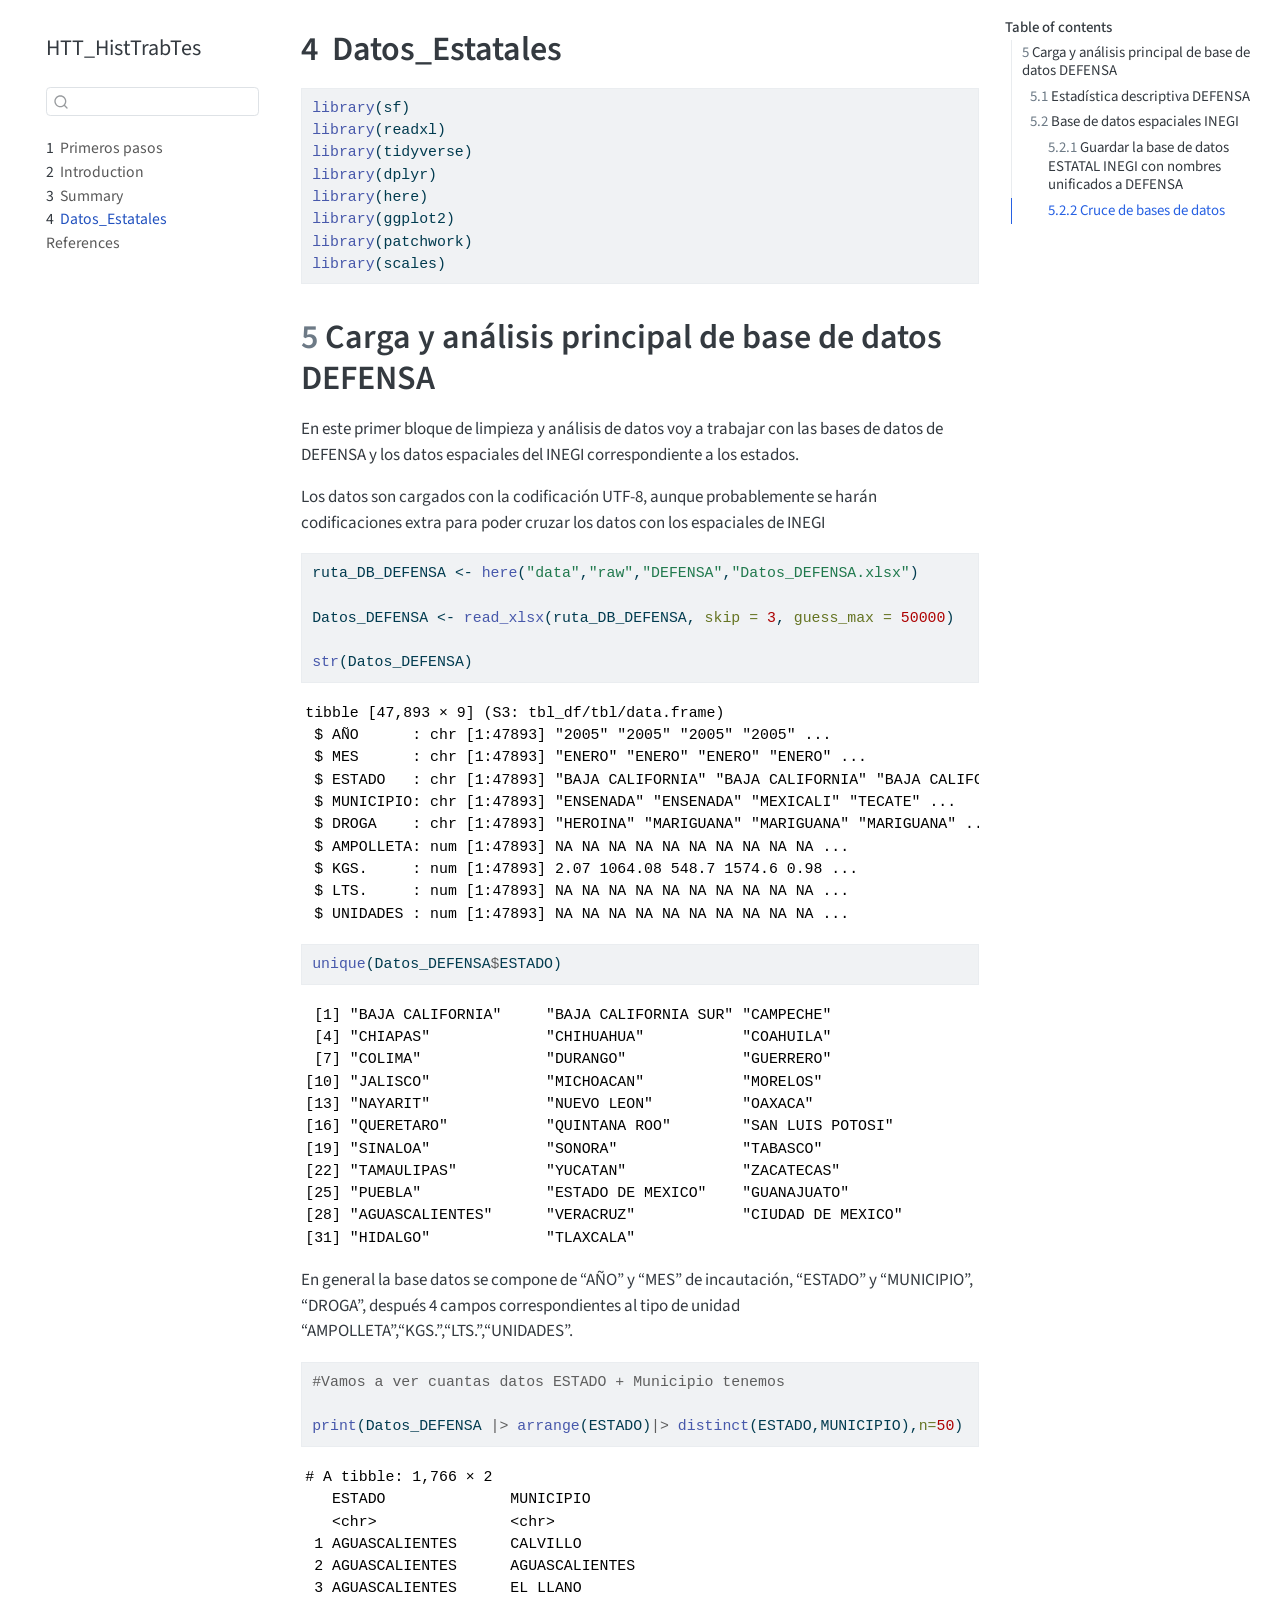
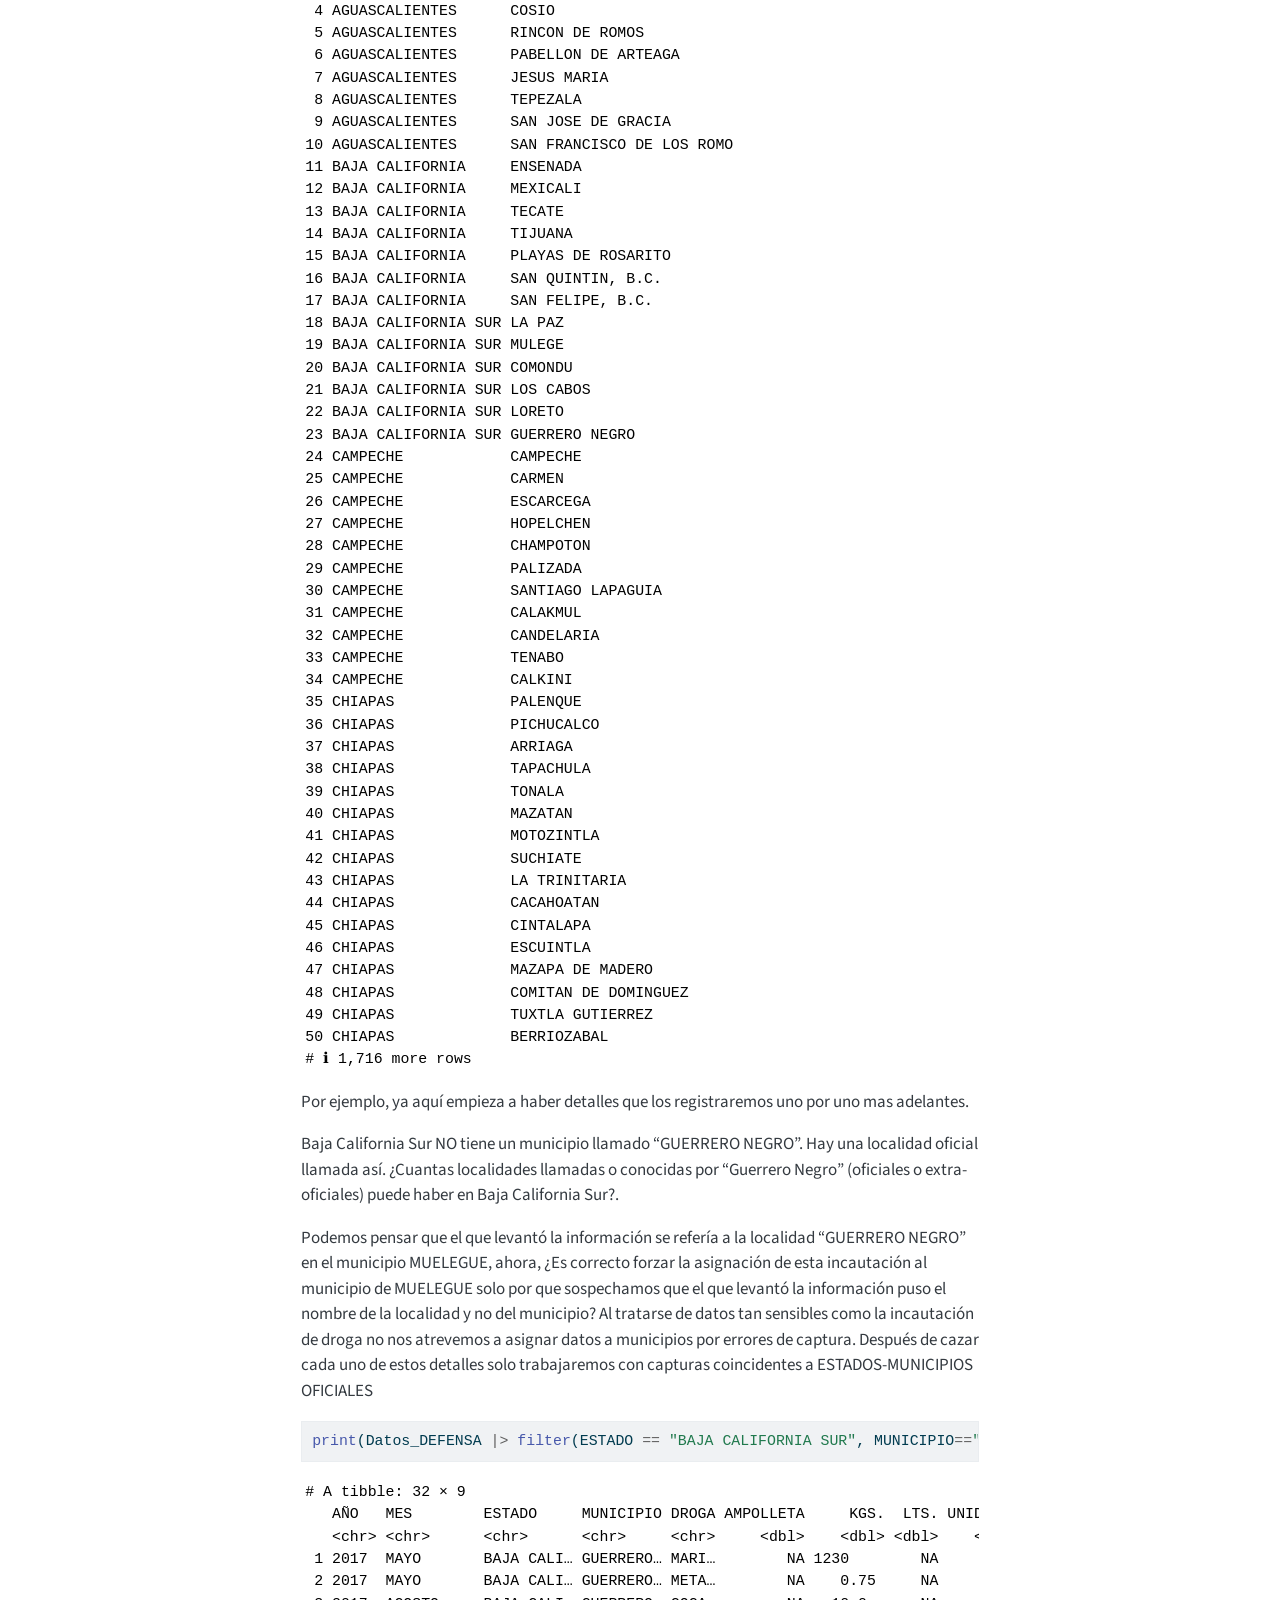
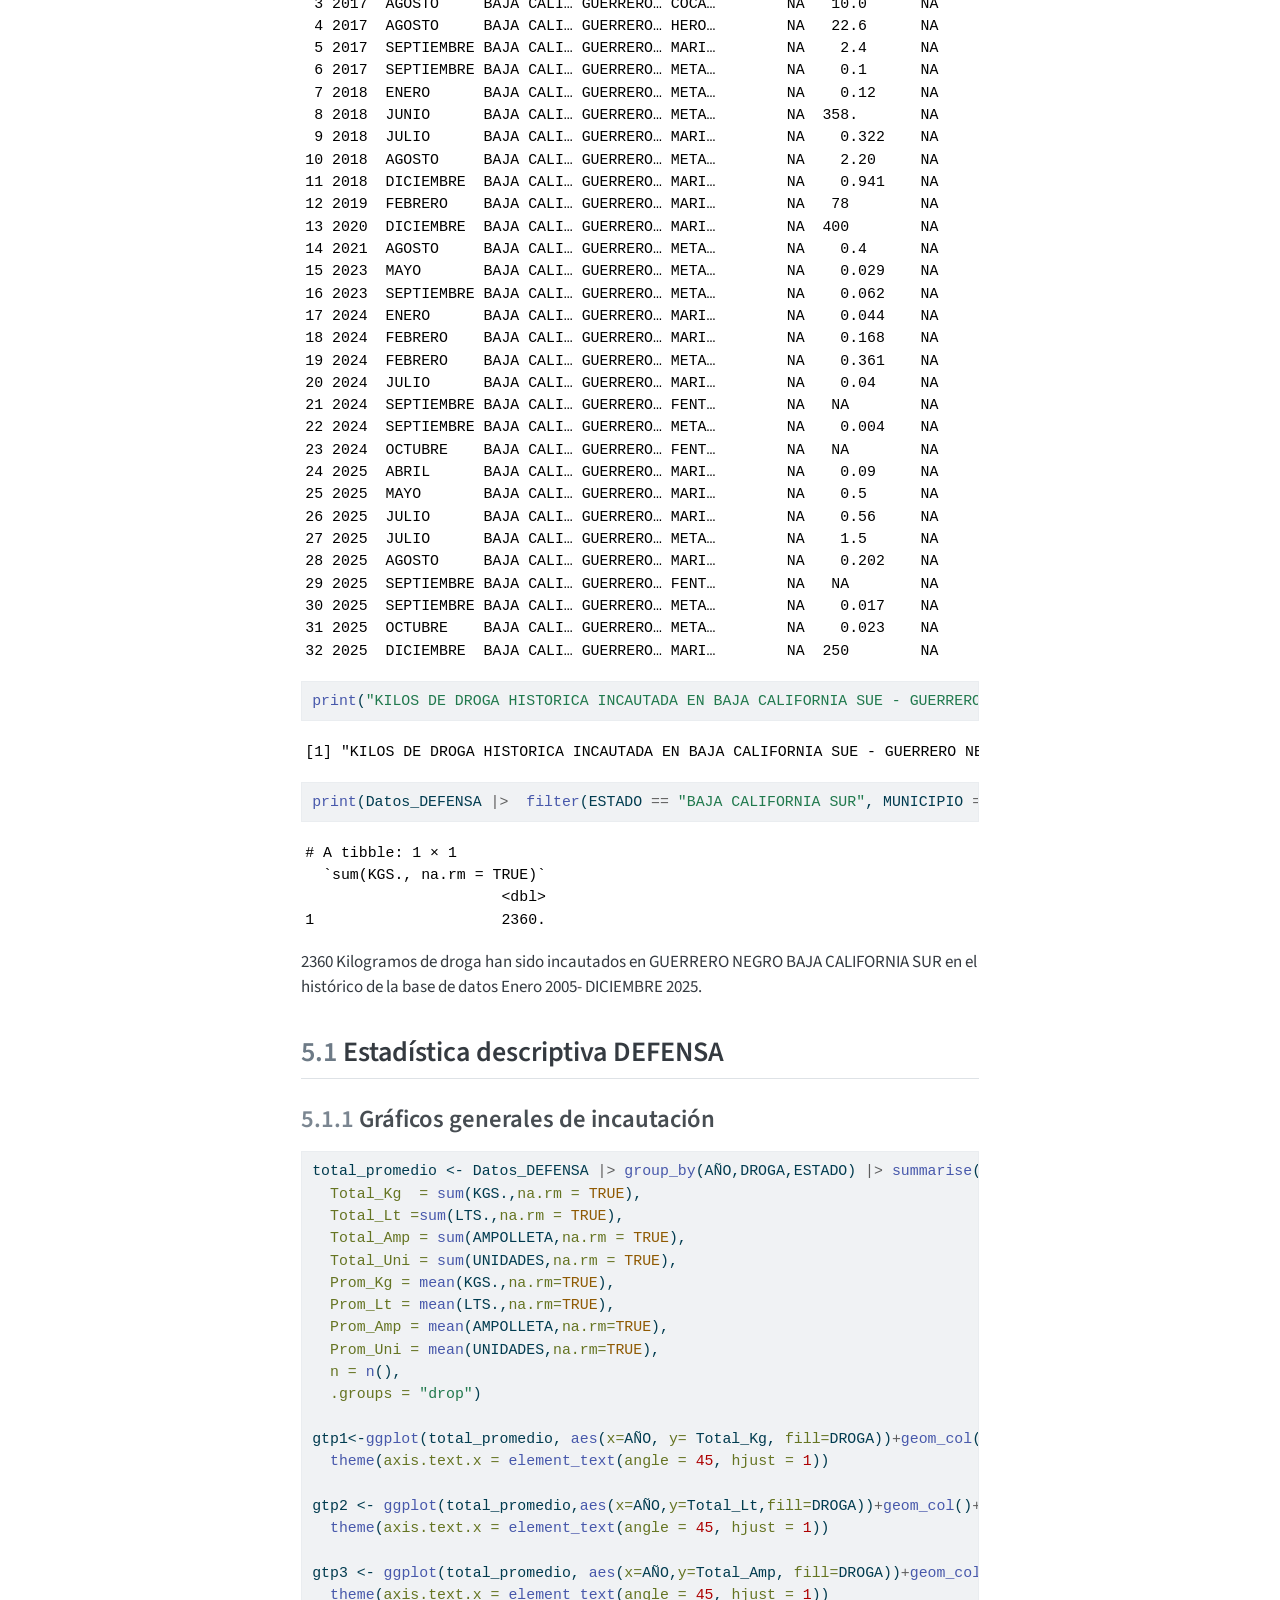
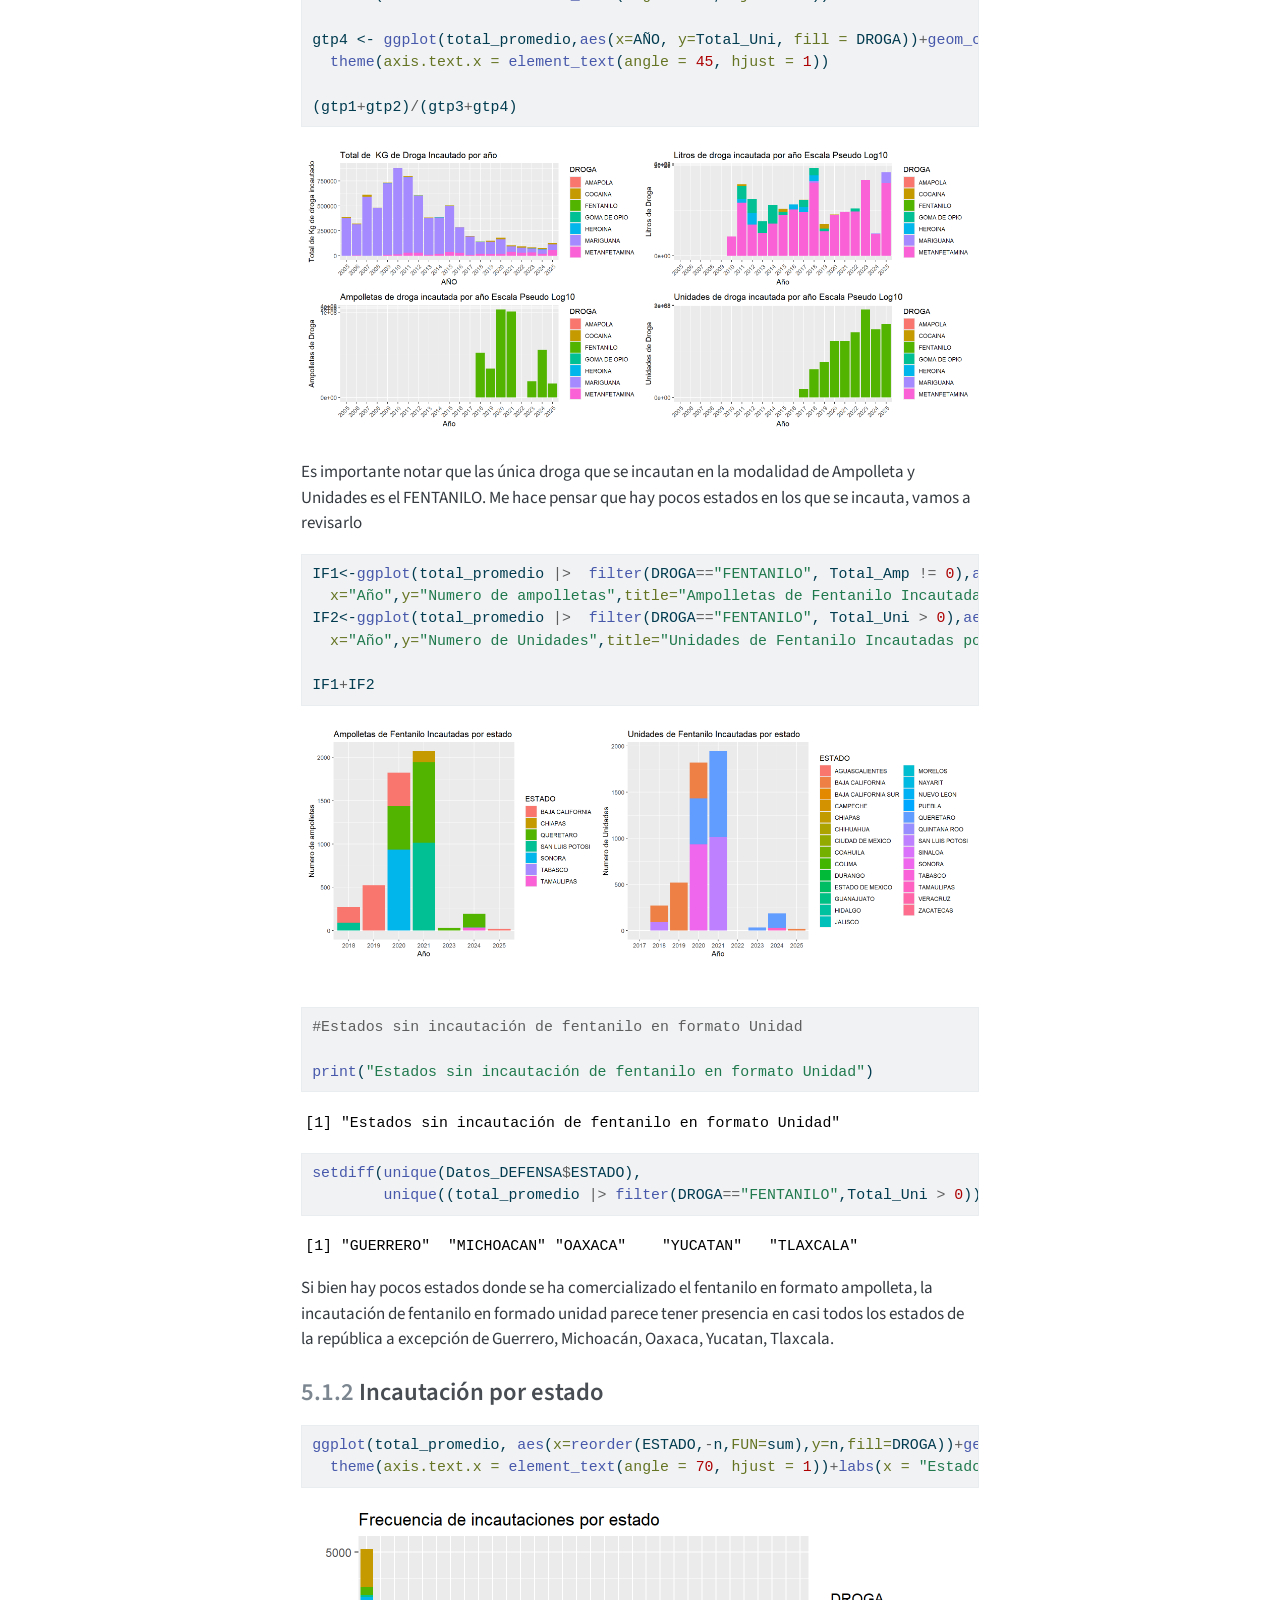
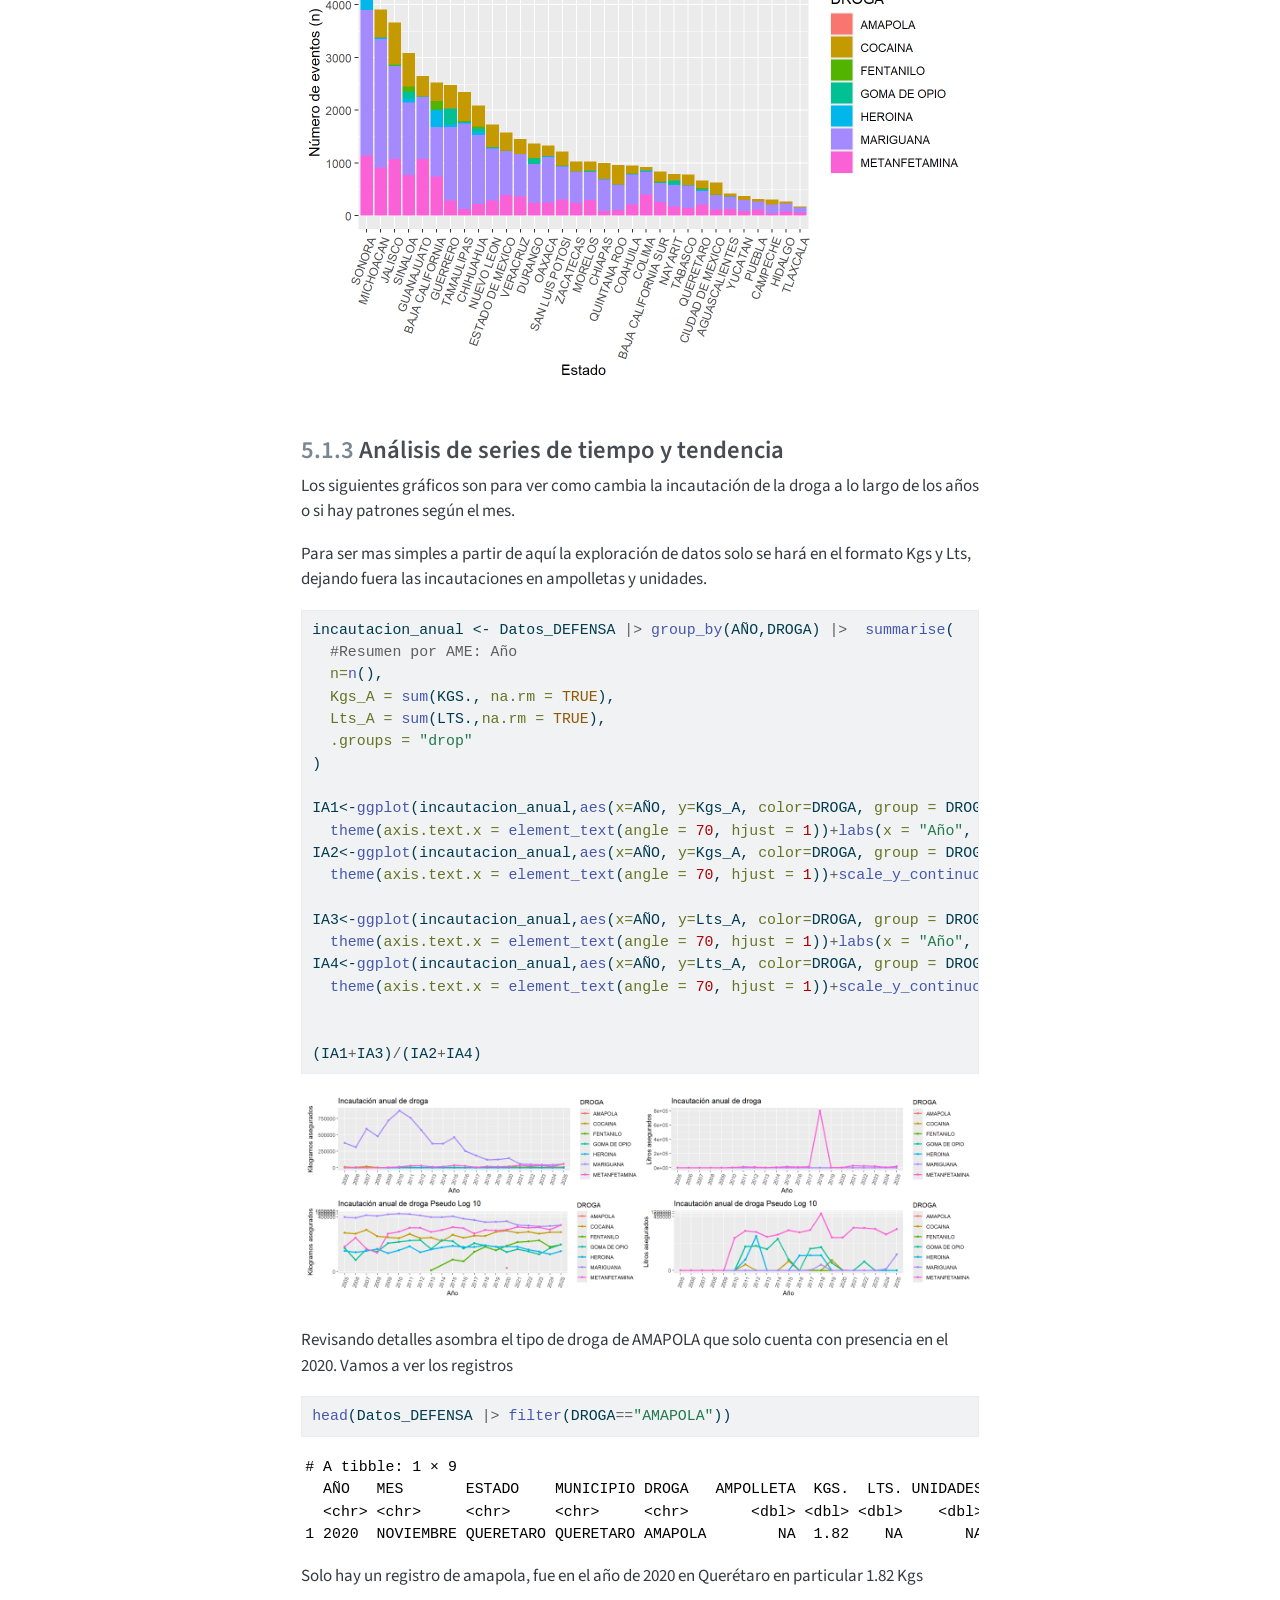
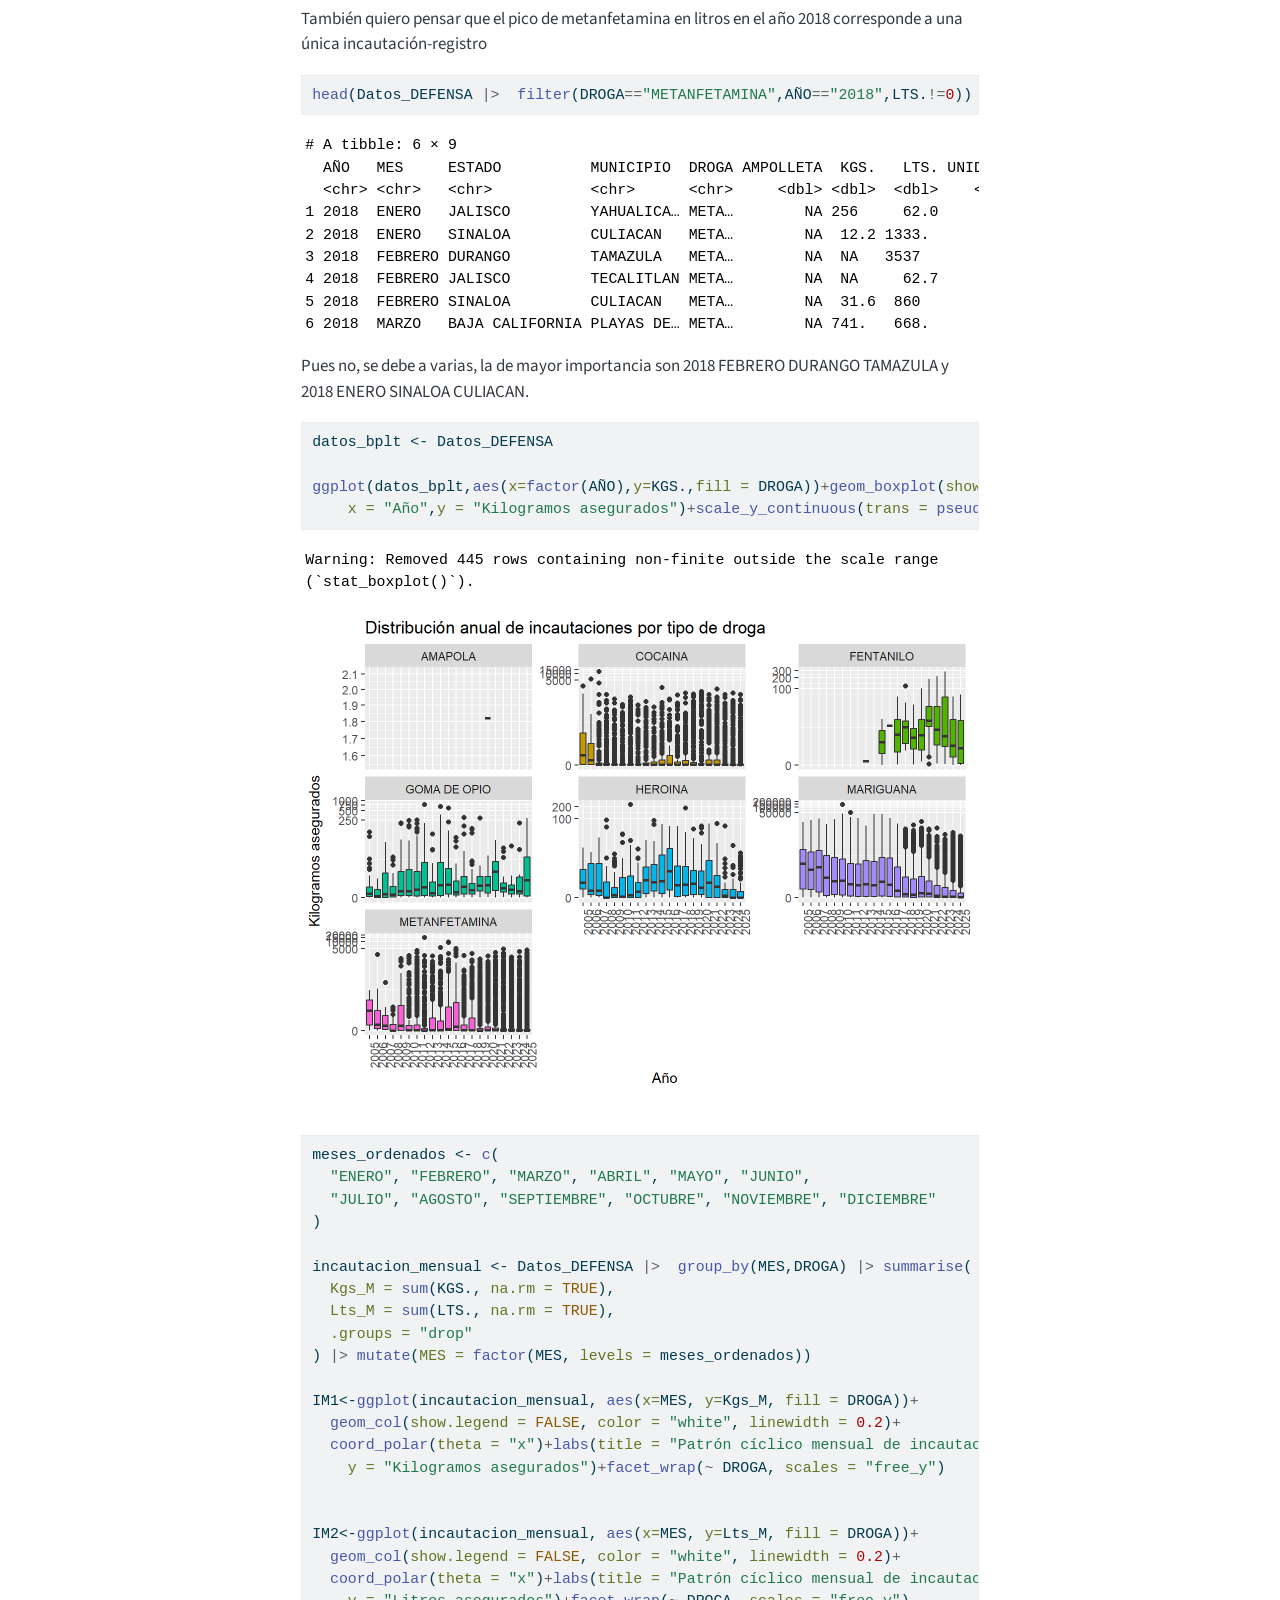
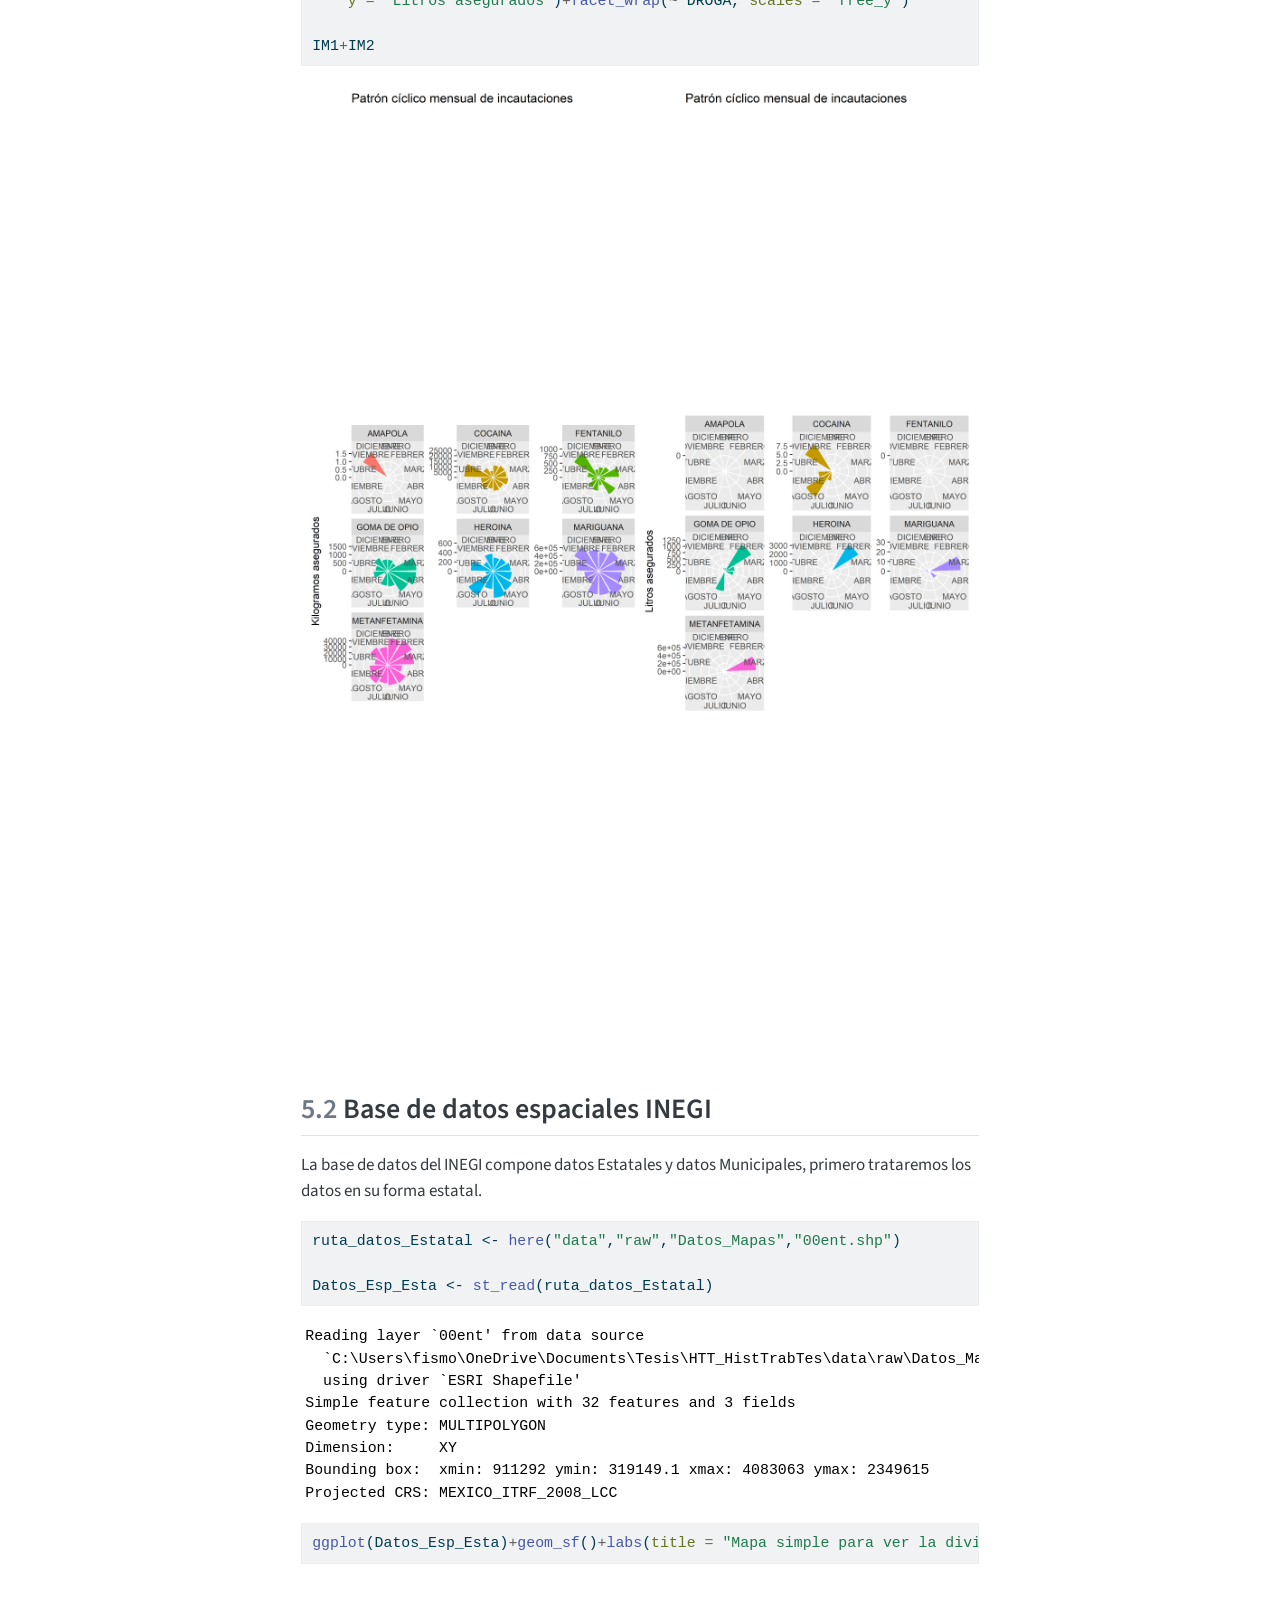
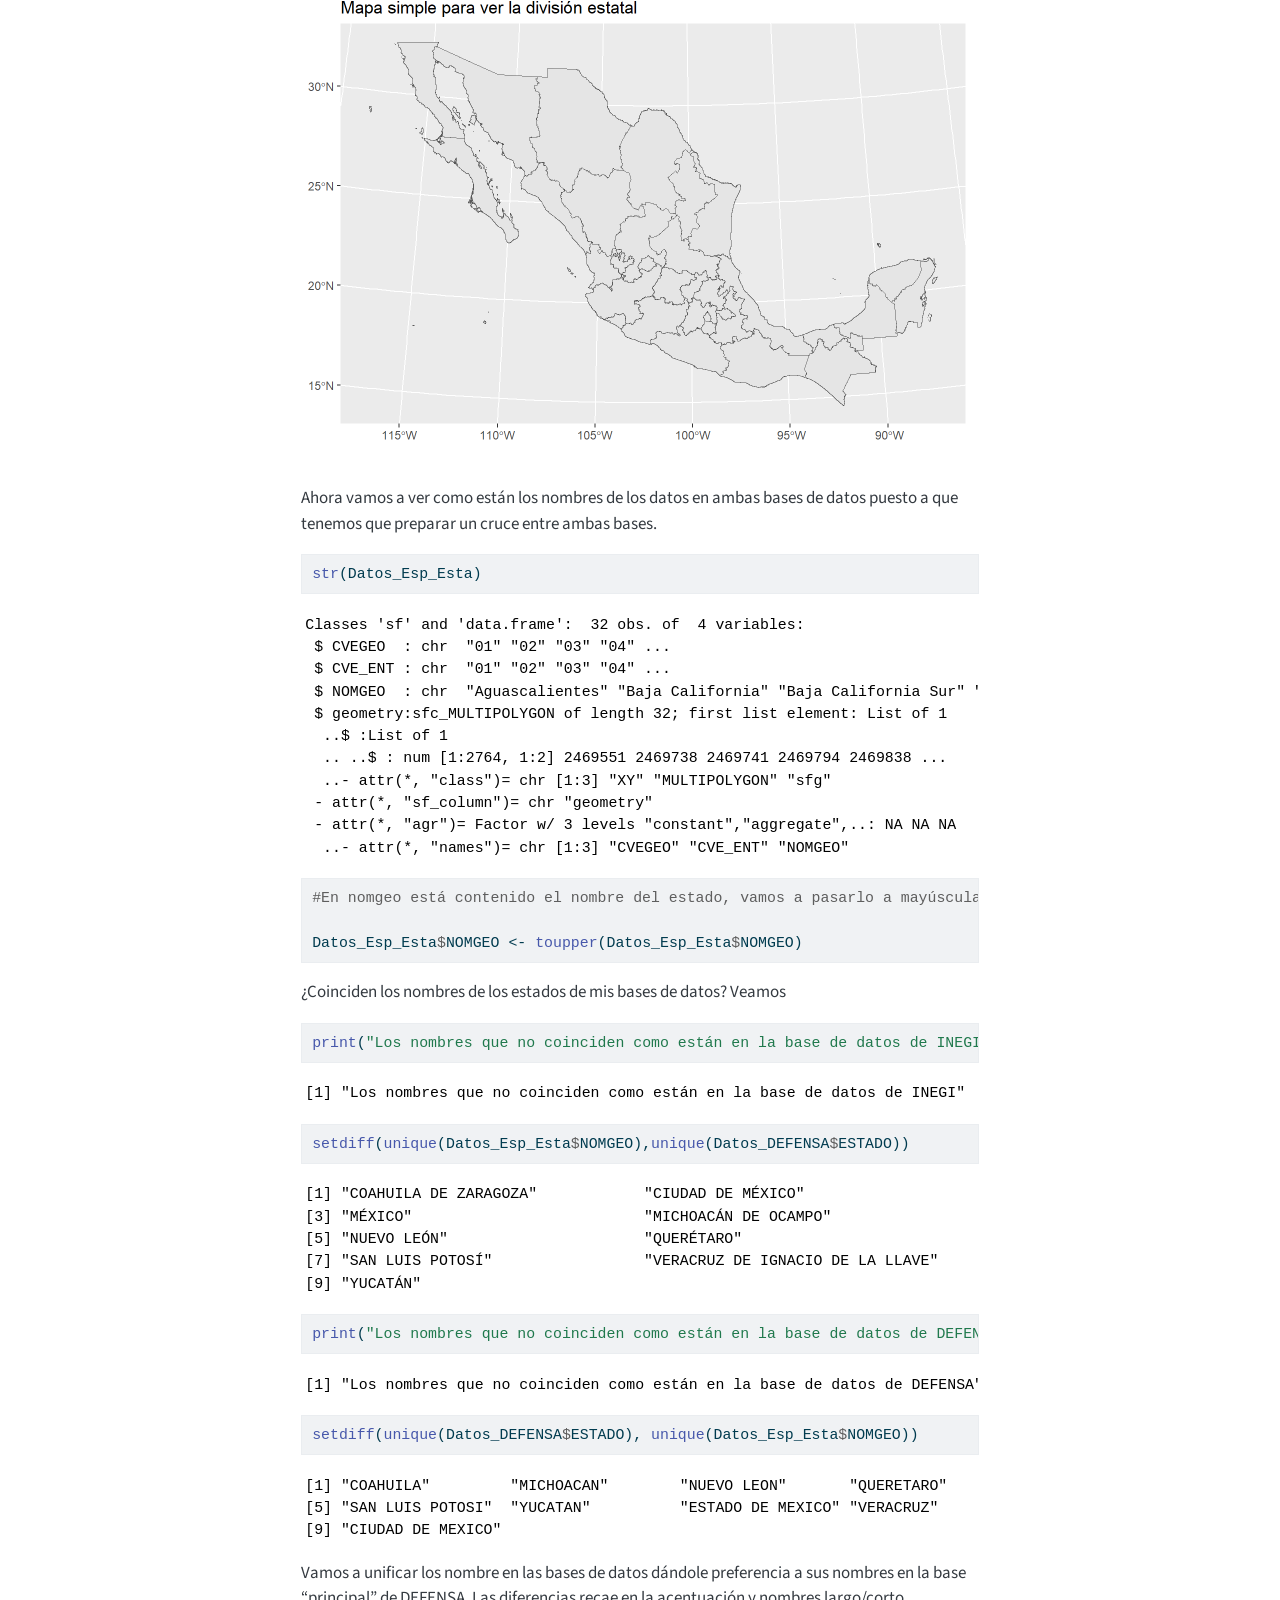
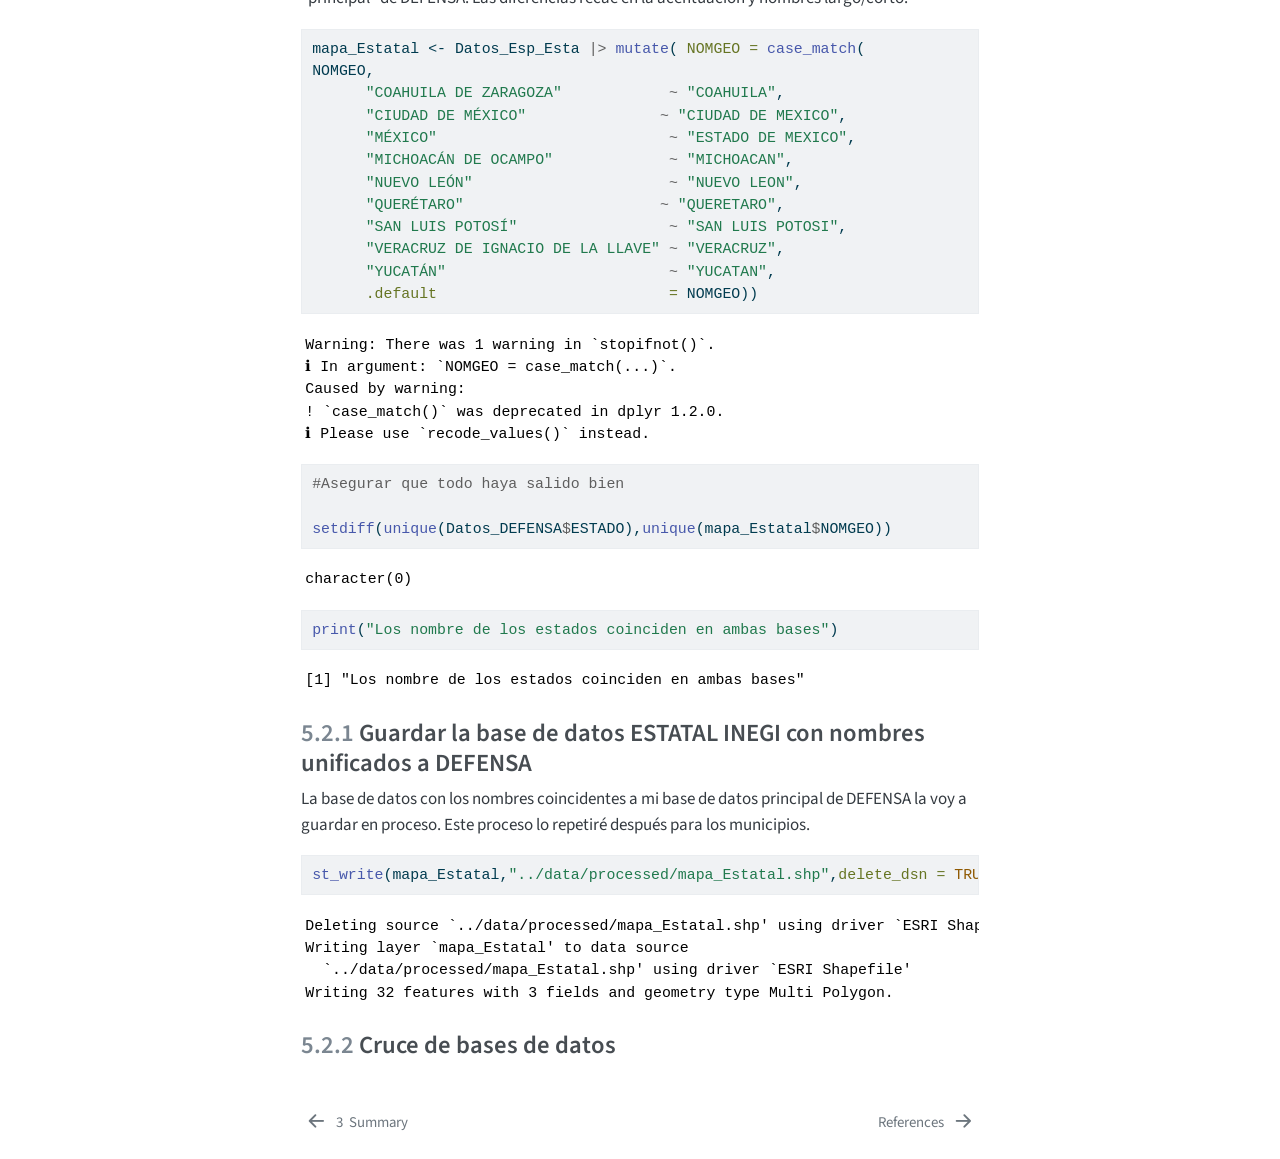
==== commit dc6a850b: "-Render de libro y libreta 01_Datos en HTML y PDF" ====
--- a/_book/notebooks/01_Datos.html
+++ b/_book/notebooks/01_Datos.html
@@ -189,9 +189,14 @@
   <ul class="collapse">
   <li><a href="#estadística-descriptiva-defensa" id="toc-estadística-descriptiva-defensa" class="nav-link" data-scroll-target="#estadística-descriptiva-defensa"><span class="header-section-number">5.1</span> Estadística descriptiva DEFENSA</a>
   <ul class="collapse">
-  <li><a href="#graficos-generales-de-incautación" id="toc-graficos-generales-de-incautación" class="nav-link" data-scroll-target="#graficos-generales-de-incautación"><span class="header-section-number">5.1.1</span> Graficos generales de incautación</a></li>
+  <li><a href="#gráficos-generales-de-incautación" id="toc-gráficos-generales-de-incautación" class="nav-link" data-scroll-target="#gráficos-generales-de-incautación"><span class="header-section-number">5.1.1</span> Gráficos generales de incautación</a></li>
   <li><a href="#incautación-por-estado" id="toc-incautación-por-estado" class="nav-link" data-scroll-target="#incautación-por-estado"><span class="header-section-number">5.1.2</span> Incautación por estado</a></li>
-  <li><a href="#analisis-de-series-de-tiempo-y-tendencia" id="toc-analisis-de-series-de-tiempo-y-tendencia" class="nav-link" data-scroll-target="#analisis-de-series-de-tiempo-y-tendencia"><span class="header-section-number">5.1.3</span> Analisis de series de tiempo y tendencia</a></li>
+  <li><a href="#análisis-de-series-de-tiempo-y-tendencia" id="toc-análisis-de-series-de-tiempo-y-tendencia" class="nav-link" data-scroll-target="#análisis-de-series-de-tiempo-y-tendencia"><span class="header-section-number">5.1.3</span> Análisis de series de tiempo y tendencia</a></li>
+  </ul></li>
+  <li><a href="#base-de-datos-espaciales-inegi" id="toc-base-de-datos-espaciales-inegi" class="nav-link" data-scroll-target="#base-de-datos-espaciales-inegi"><span class="header-section-number">5.2</span> Base de datos espaciales INEGI</a>
+  <ul class="collapse">
+  <li><a href="#guardar-la-base-de-datos-estatal-inegi-con-nombres-unificados-a-defensa" id="toc-guardar-la-base-de-datos-estatal-inegi-con-nombres-unificados-a-defensa" class="nav-link" data-scroll-target="#guardar-la-base-de-datos-estatal-inegi-con-nombres-unificados-a-defensa"><span class="header-section-number">5.2.1</span> Guardar la base de datos ESTATAL INEGI con nombres unificados a DEFENSA</a></li>
+  <li><a href="#cruce-de-bases-de-datos" id="toc-cruce-de-bases-de-datos" class="nav-link" data-scroll-target="#cruce-de-bases-de-datos"><span class="header-section-number">5.2.2</span> Cruce de bases de datos</a></li>
   </ul></li>
   </ul></li>
   </ul>
@@ -385,8 +390,8 @@
 <p>2360 Kilogramos de droga han sido incautados en GUERRERO NEGRO BAJA CALIFORNIA SUR en el histórico de la base de datos Enero 2005- DICIEMBRE 2025.</p>
 <section id="estadística-descriptiva-defensa" class="level2" data-number="5.1">
 <h2 data-number="5.1" class="anchored" data-anchor-id="estadística-descriptiva-defensa"><span class="header-section-number">5.1</span> Estadística descriptiva DEFENSA</h2>
-<section id="graficos-generales-de-incautación" class="level3" data-number="5.1.1">
-<h3 data-number="5.1.1" class="anchored" data-anchor-id="graficos-generales-de-incautación"><span class="header-section-number">5.1.1</span> Graficos generales de incautación</h3>
+<section id="gráficos-generales-de-incautación" class="level3" data-number="5.1.1">
+<h3 data-number="5.1.1" class="anchored" data-anchor-id="gráficos-generales-de-incautación"><span class="header-section-number">5.1.1</span> Gráficos generales de incautación</h3>
 <div class="cell">
 <div class="code-copy-outer-scaffold"><div class="sourceCode cell-code" id="cb14"><pre class="sourceCode r code-with-copy"><code class="sourceCode r"><span id="cb14-1"><a href="#cb14-1" aria-hidden="true" tabindex="-1"></a>total_promedio <span class="ot">&lt;-</span> Datos_DEFENSA <span class="sc">|&gt;</span> <span class="fu">group_by</span>(AÑO,DROGA,ESTADO) <span class="sc">|&gt;</span> <span class="fu">summarise</span>(</span>
 <span id="cb14-2"><a href="#cb14-2" aria-hidden="true" tabindex="-1"></a>  <span class="at">Total_Kg  =</span> <span class="fu">sum</span>(KGS.,<span class="at">na.rm =</span> <span class="cn">TRUE</span>), </span>
@@ -464,9 +469,9 @@
 </div>
 </div>
 </section>
-<section id="analisis-de-series-de-tiempo-y-tendencia" class="level3" data-number="5.1.3">
-<h3 data-number="5.1.3" class="anchored" data-anchor-id="analisis-de-series-de-tiempo-y-tendencia"><span class="header-section-number">5.1.3</span> Analisis de series de tiempo y tendencia</h3>
-<p>Los siguientes graficos son para ver como cambia la incautación de la droga a lo largo de los años o si hay patrones según el mes.</p>
+<section id="análisis-de-series-de-tiempo-y-tendencia" class="level3" data-number="5.1.3">
+<h3 data-number="5.1.3" class="anchored" data-anchor-id="análisis-de-series-de-tiempo-y-tendencia"><span class="header-section-number">5.1.3</span> Análisis de series de tiempo y tendencia</h3>
+<p>Los siguientes gráficos son para ver como cambia la incautación de la droga a lo largo de los años o si hay patrones según el mes.</p>
 <p>Para ser mas simples a partir de aquí la exploración de datos solo se hará en el formato Kgs y Lts, dejando fuera las incautaciones en ampolletas y unidades.</p>
 <div class="cell" data-fig-high="10">
 <div class="code-copy-outer-scaffold"><div class="sourceCode cell-code" id="cb21"><pre class="sourceCode r code-with-copy"><code class="sourceCode r"><span id="cb21-1"><a href="#cb21-1" aria-hidden="true" tabindex="-1"></a>incautacion_anual <span class="ot">&lt;-</span> Datos_DEFENSA <span class="sc">|&gt;</span> <span class="fu">group_by</span>(AÑO,DROGA) <span class="sc">|&gt;</span>  <span class="fu">summarise</span>(</span>
@@ -507,8 +512,8 @@
 1 2020  NOVIEMBRE QUERETARO QUERETARO AMAPOLA        NA  1.82    NA       NA</code></pre>
 </div>
 </div>
-<p>Solo hay un registro de amapola, due en el año de 2020 en Querétaro en particular 1.82 Kgs</p>
-<p>Tambien quiero pensar que el pico de metanfetamina en litros en el año 2018 corresponde a una única incautación-registro</p>
+<p>Solo hay un registro de amapola, fue en el año de 2020 en Querétaro en particular 1.82 Kgs</p>
+<p>También quiero pensar que el pico de metanfetamina en litros en el año 2018 corresponde a una única incautación-registro</p>
 <div class="cell">
 <div class="code-copy-outer-scaffold"><div class="sourceCode cell-code" id="cb24"><pre class="sourceCode r code-with-copy"><code class="sourceCode r"><span id="cb24-1"><a href="#cb24-1" aria-hidden="true" tabindex="-1"></a><span class="fu">head</span>(Datos_DEFENSA <span class="sc">|&gt;</span>  <span class="fu">filter</span>(DROGA<span class="sc">==</span><span class="st">"METANFETAMINA"</span>,AÑO<span class="sc">==</span><span class="st">"2018"</span>,LTS.<span class="sc">!=</span><span class="dv">0</span>))</span></code></pre></div><button title="Copy to Clipboard" class="code-copy-button"><i class="bi"></i></button></div>
 <div class="cell-output cell-output-stdout">
@@ -524,22 +529,47 @@
 </div>
 </div>
 <p>Pues no, se debe a varias, la de mayor importancia son 2018 FEBRERO DURANGO TAMAZULA y 2018 ENERO SINALOA CULIACAN.</p>
-<div class="cell">
-<div class="code-copy-outer-scaffold"><div class="sourceCode cell-code" id="cb26"><pre class="sourceCode r code-with-copy"><code class="sourceCode r"><span id="cb26-1"><a href="#cb26-1" aria-hidden="true" tabindex="-1"></a>meses_ordenados <span class="ot">&lt;-</span> <span class="fu">c</span>(</span>
-<span id="cb26-2"><a href="#cb26-2" aria-hidden="true" tabindex="-1"></a>  <span class="st">"ENERO"</span>, <span class="st">"FEBRERO"</span>, <span class="st">"MARZO"</span>, <span class="st">"ABRIL"</span>, <span class="st">"MAYO"</span>, <span class="st">"JUNIO"</span>,</span>
-<span id="cb26-3"><a href="#cb26-3" aria-hidden="true" tabindex="-1"></a>  <span class="st">"JULIO"</span>, <span class="st">"AGOSTO"</span>, <span class="st">"SEPTIEMBRE"</span>, <span class="st">"OCTUBRE"</span>, <span class="st">"NOVIEMBRE"</span>, <span class="st">"DICIEMBRE"</span></span>
-<span id="cb26-4"><a href="#cb26-4" aria-hidden="true" tabindex="-1"></a>)</span>
-<span id="cb26-5"><a href="#cb26-5" aria-hidden="true" tabindex="-1"></a></span>
-<span id="cb26-6"><a href="#cb26-6" aria-hidden="true" tabindex="-1"></a>incautacion_mensual <span class="ot">&lt;-</span> Datos_DEFENSA <span class="sc">|&gt;</span>  <span class="fu">group_by</span>(MES,DROGA) <span class="sc">|&gt;</span> <span class="fu">summarise</span>(</span>
-<span id="cb26-7"><a href="#cb26-7" aria-hidden="true" tabindex="-1"></a>  <span class="at">Kgs_M =</span> <span class="fu">sum</span>(KGS., <span class="at">na.rm =</span> <span class="cn">TRUE</span>),</span>
-<span id="cb26-8"><a href="#cb26-8" aria-hidden="true" tabindex="-1"></a>  <span class="at">Lts_M =</span> <span class="fu">sum</span>(LTS., <span class="at">na.rm =</span> <span class="cn">TRUE</span>),</span>
-<span id="cb26-9"><a href="#cb26-9" aria-hidden="true" tabindex="-1"></a>  <span class="at">.groups =</span> <span class="st">"drop"</span></span>
-<span id="cb26-10"><a href="#cb26-10" aria-hidden="true" tabindex="-1"></a>) <span class="sc">|&gt;</span> <span class="fu">mutate</span>(<span class="at">MES =</span> <span class="fu">factor</span>(MES, <span class="at">levels =</span> meses_ordenados))</span>
-<span id="cb26-11"><a href="#cb26-11" aria-hidden="true" tabindex="-1"></a></span>
-<span id="cb26-12"><a href="#cb26-12" aria-hidden="true" tabindex="-1"></a><span class="fu">ggplot</span>(incautacion_mensual, <span class="fu">aes</span>(<span class="at">x=</span>MES, <span class="at">y=</span>Kgs_M, <span class="at">fill =</span> DROGA))<span class="sc">+</span></span>
-<span id="cb26-13"><a href="#cb26-13" aria-hidden="true" tabindex="-1"></a>  <span class="fu">geom_col</span>(<span class="at">show.legend =</span> <span class="cn">FALSE</span>, <span class="at">color =</span> <span class="st">"white"</span>, <span class="at">linewidth =</span> <span class="fl">0.2</span>)<span class="sc">+</span></span>
-<span id="cb26-14"><a href="#cb26-14" aria-hidden="true" tabindex="-1"></a>  <span class="fu">coord_polar</span>(<span class="at">theta =</span> <span class="st">"x"</span>)<span class="sc">+</span><span class="fu">labs</span>(<span class="at">title =</span> <span class="st">"Patrón cíclico mensual de incautaciones"</span>,<span class="at">x =</span> <span class="cn">NULL</span>,</span>
-<span id="cb26-15"><a href="#cb26-15" aria-hidden="true" tabindex="-1"></a>    <span class="at">y =</span> <span class="st">"Kilogramos asegurados"</span>)<span class="sc">+</span><span class="fu">facet_wrap</span>(<span class="sc">~</span> DROGA, <span class="at">scales =</span> <span class="st">"free_y"</span>) </span></code></pre></div><button title="Copy to Clipboard" class="code-copy-button"><i class="bi"></i></button></div>
+<div class="cell" data-fig-heigth="14" data-fig-weigh="8">
+<div class="code-copy-outer-scaffold"><div class="sourceCode cell-code" id="cb26"><pre class="sourceCode r code-with-copy"><code class="sourceCode r"><span id="cb26-1"><a href="#cb26-1" aria-hidden="true" tabindex="-1"></a>datos_bplt <span class="ot">&lt;-</span> Datos_DEFENSA </span>
+<span id="cb26-2"><a href="#cb26-2" aria-hidden="true" tabindex="-1"></a></span>
+<span id="cb26-3"><a href="#cb26-3" aria-hidden="true" tabindex="-1"></a><span class="fu">ggplot</span>(datos_bplt,<span class="fu">aes</span>(<span class="at">x=</span><span class="fu">factor</span>(AÑO),<span class="at">y=</span>KGS.,<span class="at">fill =</span> DROGA))<span class="sc">+</span><span class="fu">geom_boxplot</span>(<span class="at">show.legend =</span> <span class="cn">FALSE</span>)<span class="sc">+</span><span class="fu">facet_wrap</span>(<span class="sc">~</span>DROGA,<span class="at">scales=</span><span class="st">"free_y"</span>,<span class="at">ncol=</span><span class="dv">3</span>)<span class="sc">+</span><span class="fu">theme</span>(<span class="at">axis.text.x =</span> <span class="fu">element_text</span>(<span class="at">angle =</span> <span class="dv">90</span>, <span class="at">hjust =</span> <span class="dv">1</span>))<span class="sc">+</span><span class="fu">labs</span>(<span class="at">title =</span> <span class="st">"Distribución anual de incautaciones por tipo de droga"</span>,</span>
+<span id="cb26-4"><a href="#cb26-4" aria-hidden="true" tabindex="-1"></a>    <span class="at">x =</span> <span class="st">"Año"</span>,<span class="at">y =</span> <span class="st">"Kilogramos asegurados"</span>)<span class="sc">+</span><span class="fu">scale_y_continuous</span>(<span class="at">trans =</span> <span class="fu">pseudo_log_trans</span>(<span class="at">base =</span> <span class="dv">10</span>))</span></code></pre></div><button title="Copy to Clipboard" class="code-copy-button"><i class="bi"></i></button></div>
+<div class="cell-output cell-output-stderr">
+<pre><code>Warning: Removed 445 rows containing non-finite outside the scale range
+(`stat_boxplot()`).</code></pre>
+</div>
+<div class="cell-output-display">
+<div>
+<figure class="figure">
+<p><img src="01_Datos_files/figure-html/boxplot incautaciones por año-1.png" class="img-fluid figure-img" width="672"></p>
+</figure>
+</div>
+</div>
+</div>
+<div class="cell">
+<div class="code-copy-outer-scaffold"><div class="sourceCode cell-code" id="cb28"><pre class="sourceCode r code-with-copy"><code class="sourceCode r"><span id="cb28-1"><a href="#cb28-1" aria-hidden="true" tabindex="-1"></a>meses_ordenados <span class="ot">&lt;-</span> <span class="fu">c</span>(</span>
+<span id="cb28-2"><a href="#cb28-2" aria-hidden="true" tabindex="-1"></a>  <span class="st">"ENERO"</span>, <span class="st">"FEBRERO"</span>, <span class="st">"MARZO"</span>, <span class="st">"ABRIL"</span>, <span class="st">"MAYO"</span>, <span class="st">"JUNIO"</span>,</span>
+<span id="cb28-3"><a href="#cb28-3" aria-hidden="true" tabindex="-1"></a>  <span class="st">"JULIO"</span>, <span class="st">"AGOSTO"</span>, <span class="st">"SEPTIEMBRE"</span>, <span class="st">"OCTUBRE"</span>, <span class="st">"NOVIEMBRE"</span>, <span class="st">"DICIEMBRE"</span></span>
+<span id="cb28-4"><a href="#cb28-4" aria-hidden="true" tabindex="-1"></a>)</span>
+<span id="cb28-5"><a href="#cb28-5" aria-hidden="true" tabindex="-1"></a></span>
+<span id="cb28-6"><a href="#cb28-6" aria-hidden="true" tabindex="-1"></a>incautacion_mensual <span class="ot">&lt;-</span> Datos_DEFENSA <span class="sc">|&gt;</span>  <span class="fu">group_by</span>(MES,DROGA) <span class="sc">|&gt;</span> <span class="fu">summarise</span>(</span>
+<span id="cb28-7"><a href="#cb28-7" aria-hidden="true" tabindex="-1"></a>  <span class="at">Kgs_M =</span> <span class="fu">sum</span>(KGS., <span class="at">na.rm =</span> <span class="cn">TRUE</span>),</span>
+<span id="cb28-8"><a href="#cb28-8" aria-hidden="true" tabindex="-1"></a>  <span class="at">Lts_M =</span> <span class="fu">sum</span>(LTS., <span class="at">na.rm =</span> <span class="cn">TRUE</span>),</span>
+<span id="cb28-9"><a href="#cb28-9" aria-hidden="true" tabindex="-1"></a>  <span class="at">.groups =</span> <span class="st">"drop"</span></span>
+<span id="cb28-10"><a href="#cb28-10" aria-hidden="true" tabindex="-1"></a>) <span class="sc">|&gt;</span> <span class="fu">mutate</span>(<span class="at">MES =</span> <span class="fu">factor</span>(MES, <span class="at">levels =</span> meses_ordenados))</span>
+<span id="cb28-11"><a href="#cb28-11" aria-hidden="true" tabindex="-1"></a></span>
+<span id="cb28-12"><a href="#cb28-12" aria-hidden="true" tabindex="-1"></a>IM1<span class="ot">&lt;-</span><span class="fu">ggplot</span>(incautacion_mensual, <span class="fu">aes</span>(<span class="at">x=</span>MES, <span class="at">y=</span>Kgs_M, <span class="at">fill =</span> DROGA))<span class="sc">+</span></span>
+<span id="cb28-13"><a href="#cb28-13" aria-hidden="true" tabindex="-1"></a>  <span class="fu">geom_col</span>(<span class="at">show.legend =</span> <span class="cn">FALSE</span>, <span class="at">color =</span> <span class="st">"white"</span>, <span class="at">linewidth =</span> <span class="fl">0.2</span>)<span class="sc">+</span></span>
+<span id="cb28-14"><a href="#cb28-14" aria-hidden="true" tabindex="-1"></a>  <span class="fu">coord_polar</span>(<span class="at">theta =</span> <span class="st">"x"</span>)<span class="sc">+</span><span class="fu">labs</span>(<span class="at">title =</span> <span class="st">"Patrón cíclico mensual de incautaciones"</span>,<span class="at">x =</span> <span class="cn">NULL</span>,</span>
+<span id="cb28-15"><a href="#cb28-15" aria-hidden="true" tabindex="-1"></a>    <span class="at">y =</span> <span class="st">"Kilogramos asegurados"</span>)<span class="sc">+</span><span class="fu">facet_wrap</span>(<span class="sc">~</span> DROGA, <span class="at">scales =</span> <span class="st">"free_y"</span>) </span>
+<span id="cb28-16"><a href="#cb28-16" aria-hidden="true" tabindex="-1"></a></span>
+<span id="cb28-17"><a href="#cb28-17" aria-hidden="true" tabindex="-1"></a></span>
+<span id="cb28-18"><a href="#cb28-18" aria-hidden="true" tabindex="-1"></a>IM2<span class="ot">&lt;-</span><span class="fu">ggplot</span>(incautacion_mensual, <span class="fu">aes</span>(<span class="at">x=</span>MES, <span class="at">y=</span>Lts_M, <span class="at">fill =</span> DROGA))<span class="sc">+</span></span>
+<span id="cb28-19"><a href="#cb28-19" aria-hidden="true" tabindex="-1"></a>  <span class="fu">geom_col</span>(<span class="at">show.legend =</span> <span class="cn">FALSE</span>, <span class="at">color =</span> <span class="st">"white"</span>, <span class="at">linewidth =</span> <span class="fl">0.2</span>)<span class="sc">+</span></span>
+<span id="cb28-20"><a href="#cb28-20" aria-hidden="true" tabindex="-1"></a>  <span class="fu">coord_polar</span>(<span class="at">theta =</span> <span class="st">"x"</span>)<span class="sc">+</span><span class="fu">labs</span>(<span class="at">title =</span> <span class="st">"Patrón cíclico mensual de incautaciones"</span>,<span class="at">x =</span> <span class="cn">NULL</span>,</span>
+<span id="cb28-21"><a href="#cb28-21" aria-hidden="true" tabindex="-1"></a>    <span class="at">y =</span> <span class="st">"Litros asegurados"</span>)<span class="sc">+</span><span class="fu">facet_wrap</span>(<span class="sc">~</span> DROGA, <span class="at">scales =</span> <span class="st">"free_y"</span>) </span>
+<span id="cb28-22"><a href="#cb28-22" aria-hidden="true" tabindex="-1"></a></span>
+<span id="cb28-23"><a href="#cb28-23" aria-hidden="true" tabindex="-1"></a>IM1<span class="sc">+</span>IM2</span></code></pre></div><button title="Copy to Clipboard" class="code-copy-button"><i class="bi"></i></button></div>
 <div class="cell-output-display">
 <div>
 <figure class="figure">
@@ -548,6 +578,126 @@
 </div>
 </div>
 </div>
+</section>
+</section>
+<section id="base-de-datos-espaciales-inegi" class="level2" data-number="5.2">
+<h2 data-number="5.2" class="anchored" data-anchor-id="base-de-datos-espaciales-inegi"><span class="header-section-number">5.2</span> Base de datos espaciales INEGI</h2>
+<p>La base de datos del INEGI compone datos Estatales y datos Municipales, primero trataremos los datos en su forma estatal.</p>
+<div class="cell">
+<div class="code-copy-outer-scaffold"><div class="sourceCode cell-code" id="cb29"><pre class="sourceCode r code-with-copy"><code class="sourceCode r"><span id="cb29-1"><a href="#cb29-1" aria-hidden="true" tabindex="-1"></a>ruta_datos_Estatal <span class="ot">&lt;-</span> <span class="fu">here</span>(<span class="st">"data"</span>,<span class="st">"raw"</span>,<span class="st">"Datos_Mapas"</span>,<span class="st">"00ent.shp"</span>)</span>
+<span id="cb29-2"><a href="#cb29-2" aria-hidden="true" tabindex="-1"></a></span>
+<span id="cb29-3"><a href="#cb29-3" aria-hidden="true" tabindex="-1"></a>Datos_Esp_Esta <span class="ot">&lt;-</span> <span class="fu">st_read</span>(ruta_datos_Estatal)</span></code></pre></div><button title="Copy to Clipboard" class="code-copy-button"><i class="bi"></i></button></div>
+<div class="cell-output cell-output-stdout">
+<pre><code>Reading layer `00ent' from data source 
+  `C:\Users\fismo\OneDrive\Documents\Tesis\HTT_HistTrabTes\data\raw\Datos_Mapas\00ent.shp' 
+  using driver `ESRI Shapefile'
+Simple feature collection with 32 features and 3 fields
+Geometry type: MULTIPOLYGON
+Dimension:     XY
+Bounding box:  xmin: 911292 ymin: 319149.1 xmax: 4083063 ymax: 2349615
+Projected CRS: MEXICO_ITRF_2008_LCC</code></pre>
+</div>
+<div class="code-copy-outer-scaffold"><div class="sourceCode cell-code" id="cb31"><pre class="sourceCode r code-with-copy"><code class="sourceCode r"><span id="cb31-1"><a href="#cb31-1" aria-hidden="true" tabindex="-1"></a><span class="fu">ggplot</span>(Datos_Esp_Esta)<span class="sc">+</span><span class="fu">geom_sf</span>()<span class="sc">+</span><span class="fu">labs</span>(<span class="at">title =</span> <span class="st">"Mapa simple para ver la división estatal"</span>)</span></code></pre></div><button title="Copy to Clipboard" class="code-copy-button"><i class="bi"></i></button></div>
+<div class="cell-output-display">
+<div>
+<figure class="figure">
+<p><img src="01_Datos_files/figure-html/Lectura de datos Estatales-1.png" class="img-fluid figure-img" width="672"></p>
+</figure>
+</div>
+</div>
+</div>
+<p>Ahora vamos a ver como están los nombres de los datos en ambas bases de datos puesto a que tenemos que preparar un cruce entre ambas bases.</p>
+<div class="cell">
+<div class="code-copy-outer-scaffold"><div class="sourceCode cell-code" id="cb32"><pre class="sourceCode r code-with-copy"><code class="sourceCode r"><span id="cb32-1"><a href="#cb32-1" aria-hidden="true" tabindex="-1"></a><span class="fu">str</span>(Datos_Esp_Esta)</span></code></pre></div><button title="Copy to Clipboard" class="code-copy-button"><i class="bi"></i></button></div>
+<div class="cell-output cell-output-stdout">
+<pre><code>Classes 'sf' and 'data.frame':  32 obs. of  4 variables:
+ $ CVEGEO  : chr  "01" "02" "03" "04" ...
+ $ CVE_ENT : chr  "01" "02" "03" "04" ...
+ $ NOMGEO  : chr  "Aguascalientes" "Baja California" "Baja California Sur" "Campeche" ...
+ $ geometry:sfc_MULTIPOLYGON of length 32; first list element: List of 1
+  ..$ :List of 1
+  .. ..$ : num [1:2764, 1:2] 2469551 2469738 2469741 2469794 2469838 ...
+  ..- attr(*, "class")= chr [1:3] "XY" "MULTIPOLYGON" "sfg"
+ - attr(*, "sf_column")= chr "geometry"
+ - attr(*, "agr")= Factor w/ 3 levels "constant","aggregate",..: NA NA NA
+  ..- attr(*, "names")= chr [1:3] "CVEGEO" "CVE_ENT" "NOMGEO"</code></pre>
+</div>
+<div class="code-copy-outer-scaffold"><div class="sourceCode cell-code" id="cb34"><pre class="sourceCode r code-with-copy"><code class="sourceCode r"><span id="cb34-1"><a href="#cb34-1" aria-hidden="true" tabindex="-1"></a><span class="co">#En nomgeo está contenido el nombre del estado, vamos a pasarlo a mayúscula</span></span>
+<span id="cb34-2"><a href="#cb34-2" aria-hidden="true" tabindex="-1"></a></span>
+<span id="cb34-3"><a href="#cb34-3" aria-hidden="true" tabindex="-1"></a>Datos_Esp_Esta<span class="sc">$</span>NOMGEO <span class="ot">&lt;-</span> <span class="fu">toupper</span>(Datos_Esp_Esta<span class="sc">$</span>NOMGEO)</span></code></pre></div><button title="Copy to Clipboard" class="code-copy-button"><i class="bi"></i></button></div>
+</div>
+<p>¿Coinciden los nombres de los estados de mis bases de datos? Veamos</p>
+<div class="cell">
+<div class="code-copy-outer-scaffold"><div class="sourceCode cell-code" id="cb35"><pre class="sourceCode r code-with-copy"><code class="sourceCode r"><span id="cb35-1"><a href="#cb35-1" aria-hidden="true" tabindex="-1"></a><span class="fu">print</span>(<span class="st">"Los nombres que no coinciden como están en la base de datos de INEGI"</span>)</span></code></pre></div><button title="Copy to Clipboard" class="code-copy-button"><i class="bi"></i></button></div>
+<div class="cell-output cell-output-stdout">
+<pre><code>[1] "Los nombres que no coinciden como están en la base de datos de INEGI"</code></pre>
+</div>
+<div class="code-copy-outer-scaffold"><div class="sourceCode cell-code" id="cb37"><pre class="sourceCode r code-with-copy"><code class="sourceCode r"><span id="cb37-1"><a href="#cb37-1" aria-hidden="true" tabindex="-1"></a><span class="fu">setdiff</span>(<span class="fu">unique</span>(Datos_Esp_Esta<span class="sc">$</span>NOMGEO),<span class="fu">unique</span>(Datos_DEFENSA<span class="sc">$</span>ESTADO))</span></code></pre></div><button title="Copy to Clipboard" class="code-copy-button"><i class="bi"></i></button></div>
+<div class="cell-output cell-output-stdout">
+<pre><code>[1] "COAHUILA DE ZARAGOZA"            "CIUDAD DE MÉXICO"               
+[3] "MÉXICO"                          "MICHOACÁN DE OCAMPO"            
+[5] "NUEVO LEÓN"                      "QUERÉTARO"                      
+[7] "SAN LUIS POTOSÍ"                 "VERACRUZ DE IGNACIO DE LA LLAVE"
+[9] "YUCATÁN"                        </code></pre>
+</div>
+<div class="code-copy-outer-scaffold"><div class="sourceCode cell-code" id="cb39"><pre class="sourceCode r code-with-copy"><code class="sourceCode r"><span id="cb39-1"><a href="#cb39-1" aria-hidden="true" tabindex="-1"></a><span class="fu">print</span>(<span class="st">"Los nombres que no coinciden como están en la base de datos de DEFENSA"</span>)</span></code></pre></div><button title="Copy to Clipboard" class="code-copy-button"><i class="bi"></i></button></div>
+<div class="cell-output cell-output-stdout">
+<pre><code>[1] "Los nombres que no coinciden como están en la base de datos de DEFENSA"</code></pre>
+</div>
+<div class="code-copy-outer-scaffold"><div class="sourceCode cell-code" id="cb41"><pre class="sourceCode r code-with-copy"><code class="sourceCode r"><span id="cb41-1"><a href="#cb41-1" aria-hidden="true" tabindex="-1"></a><span class="fu">setdiff</span>(<span class="fu">unique</span>(Datos_DEFENSA<span class="sc">$</span>ESTADO), <span class="fu">unique</span>(Datos_Esp_Esta<span class="sc">$</span>NOMGEO))</span></code></pre></div><button title="Copy to Clipboard" class="code-copy-button"><i class="bi"></i></button></div>
+<div class="cell-output cell-output-stdout">
+<pre><code>[1] "COAHUILA"         "MICHOACAN"        "NUEVO LEON"       "QUERETARO"       
+[5] "SAN LUIS POTOSI"  "YUCATAN"          "ESTADO DE MEXICO" "VERACRUZ"        
+[9] "CIUDAD DE MEXICO"</code></pre>
+</div>
+</div>
+<p>Vamos a unificar los nombre en las bases de datos dándole preferencia a sus nombres en la base “principal” de DEFENSA. Las diferencias recae en la acentuación y nombres largo/corto.</p>
+<div class="cell">
+<div class="code-copy-outer-scaffold"><div class="sourceCode cell-code" id="cb43"><pre class="sourceCode r code-with-copy"><code class="sourceCode r"><span id="cb43-1"><a href="#cb43-1" aria-hidden="true" tabindex="-1"></a>mapa_Estatal <span class="ot">&lt;-</span> Datos_Esp_Esta <span class="sc">|&gt;</span> <span class="fu">mutate</span>( <span class="at">NOMGEO =</span> <span class="fu">case_match</span>(</span>
+<span id="cb43-2"><a href="#cb43-2" aria-hidden="true" tabindex="-1"></a>NOMGEO,</span>
+<span id="cb43-3"><a href="#cb43-3" aria-hidden="true" tabindex="-1"></a>      <span class="st">"COAHUILA DE ZARAGOZA"</span>            <span class="sc">~</span> <span class="st">"COAHUILA"</span>,</span>
+<span id="cb43-4"><a href="#cb43-4" aria-hidden="true" tabindex="-1"></a>      <span class="st">"CIUDAD DE MÉXICO"</span>               <span class="sc">~</span> <span class="st">"CIUDAD DE MEXICO"</span>,</span>
+<span id="cb43-5"><a href="#cb43-5" aria-hidden="true" tabindex="-1"></a>      <span class="st">"MÉXICO"</span>                          <span class="sc">~</span> <span class="st">"ESTADO DE MEXICO"</span>,</span>
+<span id="cb43-6"><a href="#cb43-6" aria-hidden="true" tabindex="-1"></a>      <span class="st">"MICHOACÁN DE OCAMPO"</span>             <span class="sc">~</span> <span class="st">"MICHOACAN"</span>,</span>
+<span id="cb43-7"><a href="#cb43-7" aria-hidden="true" tabindex="-1"></a>      <span class="st">"NUEVO LEÓN"</span>                      <span class="sc">~</span> <span class="st">"NUEVO LEON"</span>,</span>
+<span id="cb43-8"><a href="#cb43-8" aria-hidden="true" tabindex="-1"></a>      <span class="st">"QUERÉTARO"</span>                      <span class="sc">~</span> <span class="st">"QUERETARO"</span>,</span>
+<span id="cb43-9"><a href="#cb43-9" aria-hidden="true" tabindex="-1"></a>      <span class="st">"SAN LUIS POTOSÍ"</span>                 <span class="sc">~</span> <span class="st">"SAN LUIS POTOSI"</span>,</span>
+<span id="cb43-10"><a href="#cb43-10" aria-hidden="true" tabindex="-1"></a>      <span class="st">"VERACRUZ DE IGNACIO DE LA LLAVE"</span> <span class="sc">~</span> <span class="st">"VERACRUZ"</span>,</span>
+<span id="cb43-11"><a href="#cb43-11" aria-hidden="true" tabindex="-1"></a>      <span class="st">"YUCATÁN"</span>                         <span class="sc">~</span> <span class="st">"YUCATAN"</span>,</span>
+<span id="cb43-12"><a href="#cb43-12" aria-hidden="true" tabindex="-1"></a>      <span class="at">.default                          =</span> NOMGEO))</span></code></pre></div><button title="Copy to Clipboard" class="code-copy-button"><i class="bi"></i></button></div>
+<div class="cell-output cell-output-stderr">
+<pre><code>Warning: There was 1 warning in `stopifnot()`.
+ℹ In argument: `NOMGEO = case_match(...)`.
+Caused by warning:
+! `case_match()` was deprecated in dplyr 1.2.0.
+ℹ Please use `recode_values()` instead.</code></pre>
+</div>
+<div class="code-copy-outer-scaffold"><div class="sourceCode cell-code" id="cb45"><pre class="sourceCode r code-with-copy"><code class="sourceCode r"><span id="cb45-1"><a href="#cb45-1" aria-hidden="true" tabindex="-1"></a><span class="co">#Asegurar que todo haya salido bien </span></span>
+<span id="cb45-2"><a href="#cb45-2" aria-hidden="true" tabindex="-1"></a></span>
+<span id="cb45-3"><a href="#cb45-3" aria-hidden="true" tabindex="-1"></a><span class="fu">setdiff</span>(<span class="fu">unique</span>(Datos_DEFENSA<span class="sc">$</span>ESTADO),<span class="fu">unique</span>(mapa_Estatal<span class="sc">$</span>NOMGEO))</span></code></pre></div><button title="Copy to Clipboard" class="code-copy-button"><i class="bi"></i></button></div>
+<div class="cell-output cell-output-stdout">
+<pre><code>character(0)</code></pre>
+</div>
+<div class="code-copy-outer-scaffold"><div class="sourceCode cell-code" id="cb47"><pre class="sourceCode r code-with-copy"><code class="sourceCode r"><span id="cb47-1"><a href="#cb47-1" aria-hidden="true" tabindex="-1"></a><span class="fu">print</span>(<span class="st">"Los nombre de los estados coinciden en ambas bases"</span>)</span></code></pre></div><button title="Copy to Clipboard" class="code-copy-button"><i class="bi"></i></button></div>
+<div class="cell-output cell-output-stdout">
+<pre><code>[1] "Los nombre de los estados coinciden en ambas bases"</code></pre>
+</div>
+</div>
+<section id="guardar-la-base-de-datos-estatal-inegi-con-nombres-unificados-a-defensa" class="level3" data-number="5.2.1">
+<h3 data-number="5.2.1" class="anchored" data-anchor-id="guardar-la-base-de-datos-estatal-inegi-con-nombres-unificados-a-defensa"><span class="header-section-number">5.2.1</span> Guardar la base de datos ESTATAL INEGI con nombres unificados a DEFENSA</h3>
+<p>La base de datos con los nombres coincidentes a mi base de datos principal de DEFENSA la voy a guardar en proceso. Este proceso lo repetiré después para los municipios.</p>
+<div class="cell">
+<div class="code-copy-outer-scaffold"><div class="sourceCode cell-code" id="cb49"><pre class="sourceCode r code-with-copy"><code class="sourceCode r"><span id="cb49-1"><a href="#cb49-1" aria-hidden="true" tabindex="-1"></a><span class="fu">st_write</span>(mapa_Estatal,<span class="st">"../data/processed/mapa_Estatal.shp"</span>,<span class="at">delete_dsn =</span> <span class="cn">TRUE</span>)</span></code></pre></div><button title="Copy to Clipboard" class="code-copy-button"><i class="bi"></i></button></div>
+<div class="cell-output cell-output-stdout">
+<pre><code>Deleting source `../data/processed/mapa_Estatal.shp' using driver `ESRI Shapefile'
+Writing layer `mapa_Estatal' to data source 
+  `../data/processed/mapa_Estatal.shp' using driver `ESRI Shapefile'
+Writing 32 features with 3 fields and geometry type Multi Polygon.</code></pre>
+</div>
+</div>
+</section>
+<section id="cruce-de-bases-de-datos" class="level3" data-number="5.2.2">
+<h3 data-number="5.2.2" class="anchored" data-anchor-id="cruce-de-bases-de-datos"><span class="header-section-number">5.2.2</span> Cruce de bases de datos</h3>
 
 
 </section>
